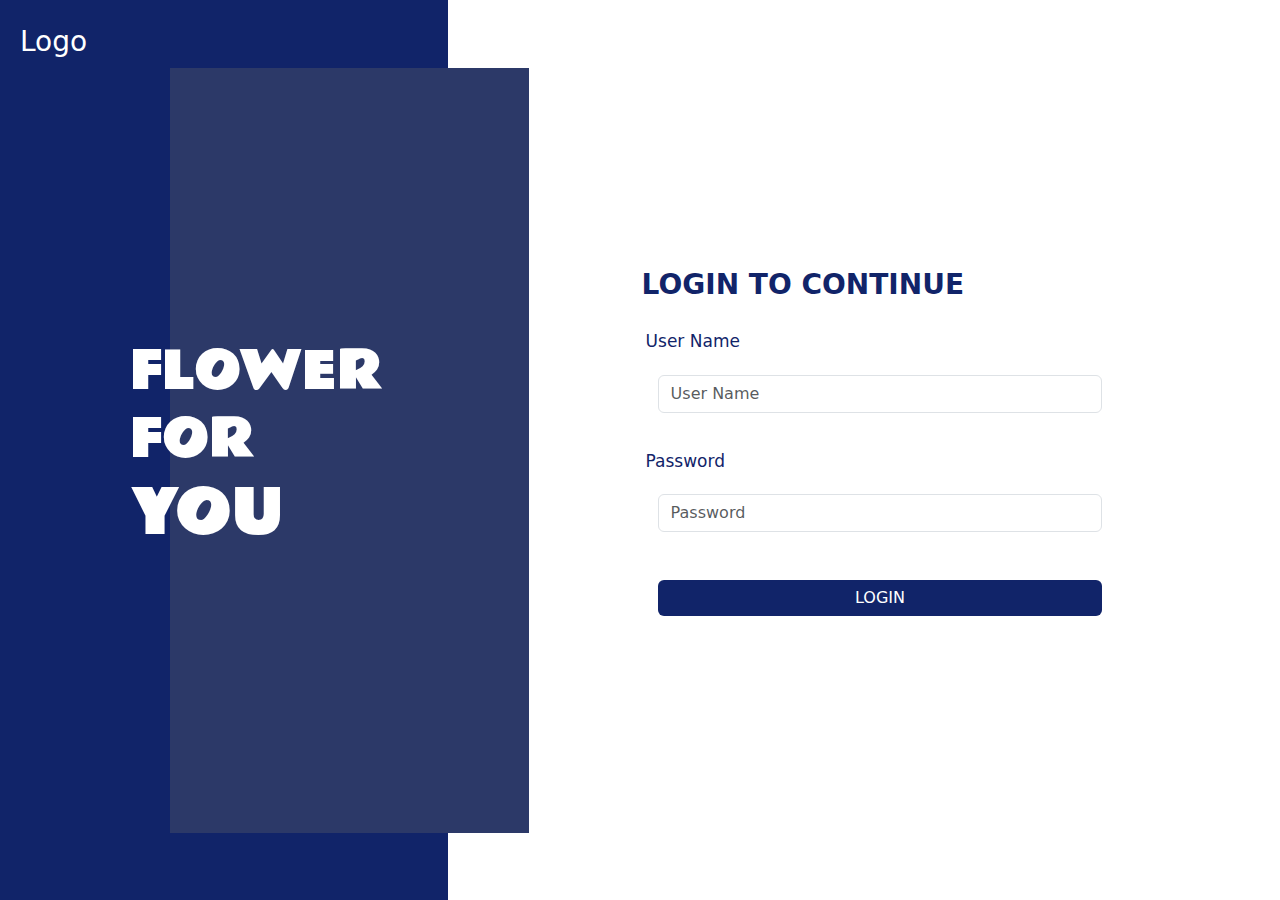
==== index.html @ 8136d1cf "update home" ====
<!DOCTYPE html>
<html lang="en">
<head>
    <meta charset="UTF-8">
    <meta name="viewport" content="width=device-width, initial-scale=1.0">
    <title> Flower For You</title>
    <link rel="stylesheet" href="style.css">
    <link rel="preconnect" href="https://fonts.googleapis.com">
<link rel="preconnect" href="https://fonts.gstatic.com" crossorigin>
<link href="https://fonts.googleapis.com/css2?family=Rammetto+One&display=swap" rel="stylesheet">
<link href="https://cdn.jsdelivr.net/npm/bootstrap@5.3.3/dist/css/bootstrap.min.css" rel="stylesheet" integrity="sha384-QWTKZyjpPEjISv5WaRU9OFeRpok6YctnYmDr5pNlyT2bRjXh0JMhjY6hW+ALEwIH" crossorigin="anonymous">
<script src="https://cdn.jsdelivr.net/npm/bootstrap@5.3.3/dist/js/bootstrap.bundle.min.js" integrity="sha384-YvpcrYf0tY3lHB60NNkmXc5s9fDVZLESaAA55NDzOxhy9GkcIdslK1eN7N6jIeHz" crossorigin="anonymous"></script>
    
</head>
<body>
    <section class="container-fluid" id="login_page">
        <div class="row">
            <div class="col-3" id="blue_section">
                <div class="logo">
                    <h3>Logo</h3>
                </div>
                <div class="dark_blue_section"></div>
                <div class="header"> 
                    <h2> FLOWER </h1>
                    <h2> FOR</h2>
                    <h1>YOU</h1>
                </div>
            </div>
            
            <div class="col" id="white_section">
                <form class="login_form">
                    <h3 class="login mb-4">LOGIN TO CONTINUE </h3>
                    <div class="mb-3 w-100">
                        <label for="exampleInputUsername" class="form-label m-1">User Name</label>
                        <input type="text" class="form-control m-3" id="exampleInputUsername" aria-describedby="emailHelp" placeholder="User Name">
                        <!-- <div id="emailHelp" class="form-text">We'll never share your email with anyone else.</div> -->
                    </div>
                    <div class="mb-3 w-100">
                        <label for="exampleInputPassword1" class="form-label m-1">Password</label>
                        <input type="password" class="form-control m-3" id="exampleInputPassword1" placeholder="Password">
                    </div>
                    <!-- <div class="mb-3 form-check">
                        <input type="checkbox" class="form-check-input" id="exampleCheck1"> -->
                        <!-- <label class="form-check-label" for="exampleCheck1">Check me out</label> -->
                    <!-- </div>  -->
                    <button type="submit" class="btn btn-primary w-100 m-3">LOGIN</button> 
                    </form>
        </div>
        </div>
        <!-- <div class="dark_blue_section">
        </div> -->
        
    
    </section>

    
</body>
</html>
---- style.css ----
*{
    margin: 0;
    padding: 0;
}

#blue_section{
    background-color: #112469;
    color:white ;
    width: 35%;
    height: 100vh;
    display: flex;
    flex-direction: column;
    justify-content: center;
    position: relative;
}
.dark_blue_section{
    background-color: #2C3968;
    height: 85vh;
    width: 80%;
    position: absolute;
    left:38%;
    display: flex;
    align-items: center;
    z-index: 2;
}

#white_section{
    background-color: white;
    color:#112469;
    height: 100vh;
    margin: 0;
    display: flex;
    align-items: center;
    justify-content: center;
}
#login_page button{
    background-color: #112469;
    color: white;
    border: none;
    
}
#login_page{
    
}
.logo{
    position: absolute;
    top: 25px;
    left: 20px;
}
.header{
    position: absolute;
    left:130px;
    z-index: 3;

}
.header h2{
    font-size: 50px;
    font-family: "Rammetto One", sans-serif;
}
.header h1{
    font-size: 60px;
    font-family: "Rammetto One", sans-serif;
} 

.login_form {

    width: 60%;
    height: 100vh;
    display: flex;
    flex-direction: column; /* Stack items vertically */
    justify-content: center; 
    padding: 20px; /* Optional padding */

}

.login{
    font-weight: 700;
    text-align: left;

}

.form-label{
    font-size: 17px;
    font-weight: 400;
}
#navside{
    background-color: #112469;
    height: 100vh;
}

.navbar{
    height: 40vh;
    background-color: #112469;
}
#bouqutes{
    position: relative;
}
 #LOGO{
    color: white;
 }
 .form-control{
    border-radius: 50px;
 }

     
 
 .fa-solid {
    color: rgb(253, 253, 253);
 }
 .d-flex button{
     background-color: #112469;
     color: white;
     position: absolute;
     right: 60px;
     top:45px;
     border: none;
    
 }
 .d-flex button:hover{
   background-color: white;
   border: 2px solid #112469;
   color: #112469;
   
 }
 #tablePart{
    display: flex;
    flex-direction: column;
    align-items: center;
    
 }
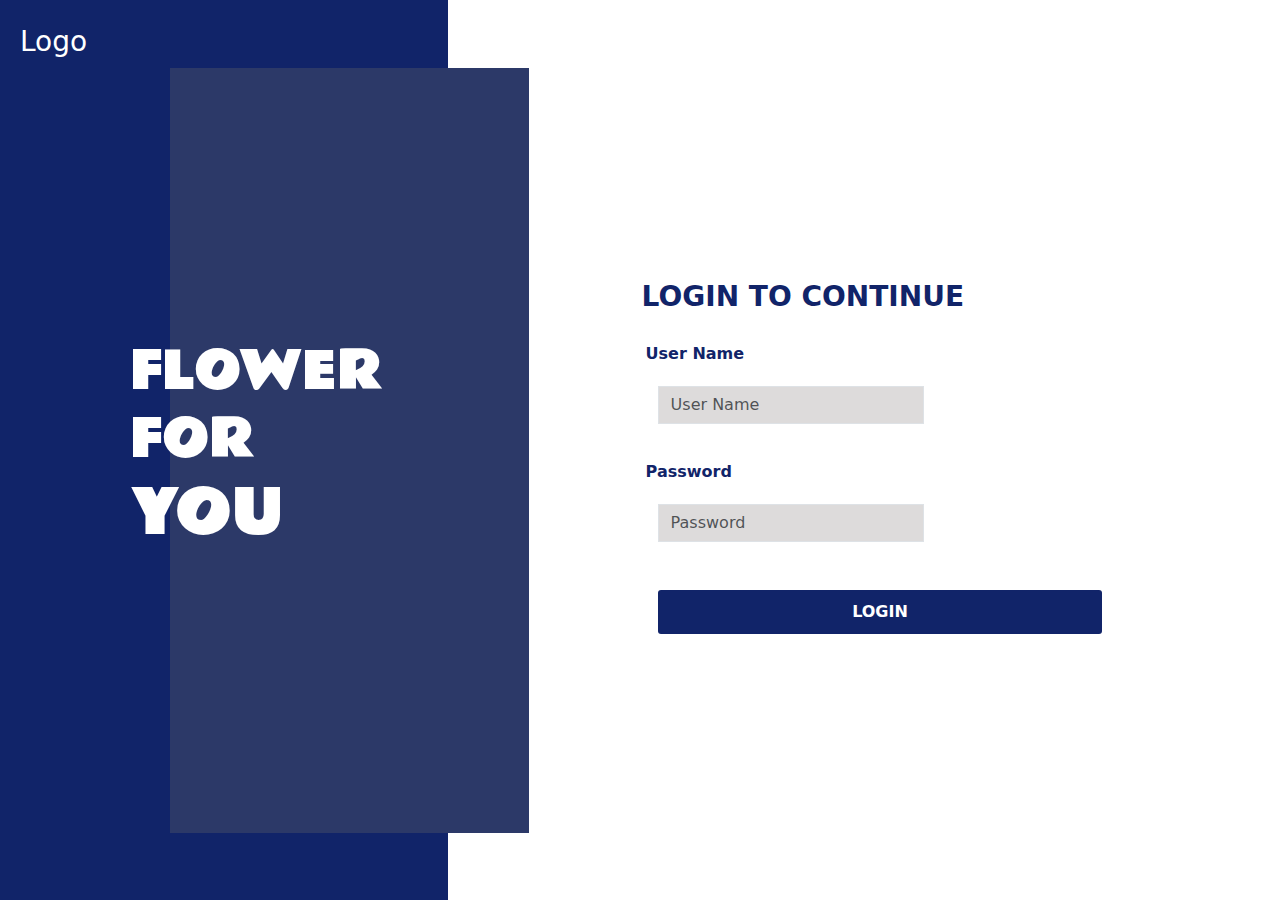
==== commit 30dc3871: "update dashboard" ====
--- a/index.html
+++ b/index.html
@@ -10,7 +10,7 @@
 <link href="https://fonts.googleapis.com/css2?family=Rammetto+One&display=swap" rel="stylesheet">
 <link href="https://cdn.jsdelivr.net/npm/bootstrap@5.3.3/dist/css/bootstrap.min.css" rel="stylesheet" integrity="sha384-QWTKZyjpPEjISv5WaRU9OFeRpok6YctnYmDr5pNlyT2bRjXh0JMhjY6hW+ALEwIH" crossorigin="anonymous">
 <script src="https://cdn.jsdelivr.net/npm/bootstrap@5.3.3/dist/js/bootstrap.bundle.min.js" integrity="sha384-YvpcrYf0tY3lHB60NNkmXc5s9fDVZLESaAA55NDzOxhy9GkcIdslK1eN7N6jIeHz" crossorigin="anonymous"></script>
-    
+   <link rel="stylesheet" href="style.css"> 
 </head>
 <body>
     <section class="container-fluid" id="login_page">
--- a/style.css
+++ b/style.css
@@ -79,25 +79,7 @@
 
 }
 
-.form-label{
-    font-size: 17px;
-    font-weight: 400;
-}
-#navside{
-    background-color: #112469;
-    height: 100vh;
-}
-
-.navbar{
-    height: 40vh;
-    background-color: #112469;
-}
-#bouqutes{
-    position: relative;
-}
- #LOGO{
-    color: white;
- }
+
  .form-control{
     border-radius: 50px;
  }
@@ -107,25 +89,374 @@
  .fa-solid {
     color: rgb(253, 253, 253);
  }
- .d-flex button{
-     background-color: #112469;
-     color: white;
-     position: absolute;
-     right: 60px;
-     top:45px;
-     border: none;
-    
- }
- .d-flex button:hover{
-   background-color: white;
-   border: 2px solid #112469;
-   color: #112469;
-   
- }
+ 
  #tablePart{
     display: flex;
     flex-direction: column;
     align-items: center;
     
  }
- + .edit-icon{
+    color: #F3C10E;
+    
+ }
+ .del-icon{
+    color: red;
+    
+ }
+ .edit-icon:hover{
+    font-size: large;
+ }
+ .del-icon:hover{
+    font-size: large;
+ }
+ .d-flex h3{
+    color: #112469;
+ }
+ custom-headings{
+    color: gray;
+    background-color: #DCDEE3;
+ }
+
+ .table-striped tbody tr:nth-child(odd) {
+    background-color: white; /* Custom color for odd rows */
+  }
+  table-striped tbody tr:nth-child(even){
+    background-color: #DCDEE3;
+  }
+  table td{
+    padding: 3px;
+  }
+
+  .table th {
+    padding: 5px; /* Adjust the header padding to match */
+}
+  /* bouqet */
+ 
+  /* bouquet */
+
+
+  /* customerDup */
+
+  .formpart{
+    background-color: white;
+    color:#112469;
+    height: auto;
+    margin: 0;
+    display: flex;
+    align-items: center;
+    justify-content: center;
+
+  }
+
+  .cusform{
+    width: 50%;
+    height: auto;
+    display: flex;
+    flex-direction: column; /* Stack items vertically */
+    justify-content: center; 
+    padding: 20px;
+  }
+  
+
+  .sidebar {
+    height: auto;
+    padding: 20px;
+    background-color: #112469;
+  }
+
+  .sidebar h3 {
+    padding: 20px 0;
+    font-weight: bold;
+    color: white;
+  }
+
+  .sidebar a {
+    display: block;
+    padding: 10px 0;
+    font-size: 18px;
+    color: white;
+    text-decoration: none;
+  }
+
+  .sidebar a:hover {
+    background-color: #007bff;
+    color: white;
+    border-radius: 5px;
+    padding-left: 10px;
+  }
+
+  form h3 {
+    margin-top: 30px;
+    margin-bottom: 10px;
+    color: #112469;
+  }
+
+  
+  .add-bouquet-button {
+    display: block;
+    margin-bottom: 20px;
+    text-align: right;
+    margin-right: 40px;
+    
+  }
+  #addbtn{
+    
+    border: none;
+   
+    margin-top: 20px;
+  }
+  .topic-bouq{
+    margin-top: 20px;
+    color: #112469;
+  }
+
+
+nav i{
+    padding-right: 20px;
+}
+
+  .sidebar {
+    height: 100vh;
+    padding: 20px;
+    background-color: #112469;
+  }
+  
+  .sidebar h3 {
+    padding: 20px 0;
+    font-weight: bold;
+    color: white;
+  }
+
+  .sidebar a {
+    display: block;
+    padding: 10px 0;
+    font-size: 18px;
+    color: white;
+    text-decoration: none;
+    font-weight: 500px;
+  }
+
+ 
+
+  .form-header {
+    color: darkblue;
+    font-size: 24px;
+    
+  }
+
+  .form-search {
+    width: 200px;
+    margin-bottom: 60px;
+  }
+  
+  .form-container {
+    padding: 20px;
+  }
+  form label{
+      color: #112469;
+      font-weight: bold;
+  }
+ .form-control{
+  width: 60%;
+  background-color:#dddbdb ;
+  border-radius: 0px;
+ }
+ .form-search{
+  width: 30%;
+  border-radius: 100px;
+  background-color: #dddbdb;
+ }
+ .btn-primary{
+  background-color: #112469;
+  color: white;
+  border-radius: 3px;
+  border: none;
+  padding: 10px 30px;
+  font-weight: bold;
+ }
+ .btn-secondary{
+  background-color: white;
+  border: 2px solid #112469;
+  color: #112469;
+  font-weight: bold;
+  padding: 10px 20px;
+  border-radius: 3px;
+ }
+ .btn-danger{
+  background-color: red;
+  border: none;
+  color: white;
+  font-weight: bold;
+  padding: 10px 20px; 
+  border-radius: 3px;
+ }
+
+ #customer-btn{
+    margin-top: 100px;
+ }
+
+ #customer-form{
+    padding: 80px;
+ }
+ table{
+    padding: 40px;
+ }
+
+
+  .dashboard-box-small {
+    background-color: #2C3968;
+    color: white;
+  }
+  .dashboard-box-small:hover{
+    transform: scale(1.1);
+  }
+  .dashboard-box-large:hover{
+    transform: scale(1.1);
+  }
+  /* #box2{
+    background-color: palevioletred;
+  }
+  #box3{
+    background-color: orange;
+  }
+  #box4{
+    background-color: green;
+  }
+  #box5{
+    background-color: rgb(255, 0, 0);
+  }
+  #box6{
+    background-color: #66ff00;
+  } */
+
+  .dashboard-topic {
+    text-align: center;
+    font-size: 2rem;
+    font-weight: bold;
+    margin-top: 20px;
+    margin-bottom: 40px;
+    color: #112469;
+  }
+
+  .dashboard-row {
+    display: flex;
+    justify-content: center;
+    margin-bottom: 30px;
+  }
+
+  .dashboard-box-small, .dashboard-box-large {
+    /* background-color: #f0f0f0; */
+    border-radius: 8px;
+   
+    box-shadow: 0 4px 8px rgba(0, 0, 0, 0.1);
+    text-align: center;
+    margin: 10px;
+  }
+  .dashboard-box-small div:first-child{
+    color: #9a9a9c;
+    font-weight: bold;
+  }
+  .dashboard-box-large div:nth-child(2){
+    color: #112469;
+    font-weight: bold;
+  }
+  .dashboard-box-large div:nth-child(3){
+    color: #112469;
+    font-weight: bold;
+  }
+
+
+  .dashboard-box-small {
+    width: 160px; /* Adjust width */
+    height: 130px;
+    border-radius: 0px;
+    padding: 20px; /* Adjust height */
+  }
+
+  .dashboard-box-large {
+    width: 250px; /* Adjust width */
+    height: 200px;
+    padding: 30px; /* Adjust height */
+  }
+
+  .count {
+    font-size: 2rem;
+    font-weight: bold;
+  }
+
+  .icon {
+    font-size: 2.5rem;
+    margin-bottom: 10px;
+  }
+
+
+  .sidebar nav a:hover {
+    background-color: #495057;
+  }
+
+  .dashboard-topic {
+    font-size: 28px;
+    margin: 20px 0;
+    color:  #112469;
+    font-weight: bold;
+    text-align: center;
+  }
+
+  .dashboard-row {
+    display: flex;
+    justify-content: space-between;
+    margin-bottom: 20px;
+  }
+
+  .dashboard-box {
+    background-color: #ffffff;
+    border-radius: 10px;
+    box-shadow: 0 4px 20px rgba(0, 0, 0, 0.1);
+    margin: 10px;
+    padding: 20px;
+    flex: 1 1 calc(33% - 20px);
+    transition: transform 0.3s;
+  }
+
+  .dashboard-box:hover {
+    transform: translateY(-5px);
+    box-shadow: 0 8px 30px rgba(0, 0, 0, 0.2);
+  }
+
+  .dashboard-box h4 {
+    margin: 0 0 10px;
+  }
+
+  .icon {
+    font-size: 40px;
+    margin-bottom: 10px;
+  }
+
+  .recent-activity {
+    background-color: #ffffff;
+    border-radius: 10px;
+    padding: 20px;
+    box-shadow: 0 4px 20px rgba(0, 0, 0, 0.1);
+    margin-top: 20px;
+  }
+
+  .recent-activity h4 {
+    margin-bottom: 15px;
+  }
+
+  .activity-item {
+    border-bottom: 1px solid #e9ecef;
+    padding: 10px 0;
+  }
+
+  .activity-item:last-child {
+    border-bottom: none;
+  }
+
+  @media (max-width: 768px) {
+    .dashboard-box {
+      flex: 1 1 100%;
+      max-width: 100%; /* Full width on small screens */
+    }
+  }--- a/style.css
+++ b/style.css
@@ -79,25 +79,7 @@
 
 }
 
-.form-label{
-    font-size: 17px;
-    font-weight: 400;
-}
-#navside{
-    background-color: #112469;
-    height: 100vh;
-}
-
-.navbar{
-    height: 40vh;
-    background-color: #112469;
-}
-#bouqutes{
-    position: relative;
-}
- #LOGO{
-    color: white;
- }
+
  .form-control{
     border-radius: 50px;
  }
@@ -107,25 +89,374 @@
  .fa-solid {
     color: rgb(253, 253, 253);
  }
- .d-flex button{
-     background-color: #112469;
-     color: white;
-     position: absolute;
-     right: 60px;
-     top:45px;
-     border: none;
-    
- }
- .d-flex button:hover{
-   background-color: white;
-   border: 2px solid #112469;
-   color: #112469;
-   
- }
+ 
  #tablePart{
     display: flex;
     flex-direction: column;
     align-items: center;
     
  }
- + .edit-icon{
+    color: #F3C10E;
+    
+ }
+ .del-icon{
+    color: red;
+    
+ }
+ .edit-icon:hover{
+    font-size: large;
+ }
+ .del-icon:hover{
+    font-size: large;
+ }
+ .d-flex h3{
+    color: #112469;
+ }
+ custom-headings{
+    color: gray;
+    background-color: #DCDEE3;
+ }
+
+ .table-striped tbody tr:nth-child(odd) {
+    background-color: white; /* Custom color for odd rows */
+  }
+  table-striped tbody tr:nth-child(even){
+    background-color: #DCDEE3;
+  }
+  table td{
+    padding: 3px;
+  }
+
+  .table th {
+    padding: 5px; /* Adjust the header padding to match */
+}
+  /* bouqet */
+ 
+  /* bouquet */
+
+
+  /* customerDup */
+
+  .formpart{
+    background-color: white;
+    color:#112469;
+    height: auto;
+    margin: 0;
+    display: flex;
+    align-items: center;
+    justify-content: center;
+
+  }
+
+  .cusform{
+    width: 50%;
+    height: auto;
+    display: flex;
+    flex-direction: column; /* Stack items vertically */
+    justify-content: center; 
+    padding: 20px;
+  }
+  
+
+  .sidebar {
+    height: auto;
+    padding: 20px;
+    background-color: #112469;
+  }
+
+  .sidebar h3 {
+    padding: 20px 0;
+    font-weight: bold;
+    color: white;
+  }
+
+  .sidebar a {
+    display: block;
+    padding: 10px 0;
+    font-size: 18px;
+    color: white;
+    text-decoration: none;
+  }
+
+  .sidebar a:hover {
+    background-color: #007bff;
+    color: white;
+    border-radius: 5px;
+    padding-left: 10px;
+  }
+
+  form h3 {
+    margin-top: 30px;
+    margin-bottom: 10px;
+    color: #112469;
+  }
+
+  
+  .add-bouquet-button {
+    display: block;
+    margin-bottom: 20px;
+    text-align: right;
+    margin-right: 40px;
+    
+  }
+  #addbtn{
+    
+    border: none;
+   
+    margin-top: 20px;
+  }
+  .topic-bouq{
+    margin-top: 20px;
+    color: #112469;
+  }
+
+
+nav i{
+    padding-right: 20px;
+}
+
+  .sidebar {
+    height: 100vh;
+    padding: 20px;
+    background-color: #112469;
+  }
+  
+  .sidebar h3 {
+    padding: 20px 0;
+    font-weight: bold;
+    color: white;
+  }
+
+  .sidebar a {
+    display: block;
+    padding: 10px 0;
+    font-size: 18px;
+    color: white;
+    text-decoration: none;
+    font-weight: 500px;
+  }
+
+ 
+
+  .form-header {
+    color: darkblue;
+    font-size: 24px;
+    
+  }
+
+  .form-search {
+    width: 200px;
+    margin-bottom: 60px;
+  }
+  
+  .form-container {
+    padding: 20px;
+  }
+  form label{
+      color: #112469;
+      font-weight: bold;
+  }
+ .form-control{
+  width: 60%;
+  background-color:#dddbdb ;
+  border-radius: 0px;
+ }
+ .form-search{
+  width: 30%;
+  border-radius: 100px;
+  background-color: #dddbdb;
+ }
+ .btn-primary{
+  background-color: #112469;
+  color: white;
+  border-radius: 3px;
+  border: none;
+  padding: 10px 30px;
+  font-weight: bold;
+ }
+ .btn-secondary{
+  background-color: white;
+  border: 2px solid #112469;
+  color: #112469;
+  font-weight: bold;
+  padding: 10px 20px;
+  border-radius: 3px;
+ }
+ .btn-danger{
+  background-color: red;
+  border: none;
+  color: white;
+  font-weight: bold;
+  padding: 10px 20px; 
+  border-radius: 3px;
+ }
+
+ #customer-btn{
+    margin-top: 100px;
+ }
+
+ #customer-form{
+    padding: 80px;
+ }
+ table{
+    padding: 40px;
+ }
+
+
+  .dashboard-box-small {
+    background-color: #2C3968;
+    color: white;
+  }
+  .dashboard-box-small:hover{
+    transform: scale(1.1);
+  }
+  .dashboard-box-large:hover{
+    transform: scale(1.1);
+  }
+  /* #box2{
+    background-color: palevioletred;
+  }
+  #box3{
+    background-color: orange;
+  }
+  #box4{
+    background-color: green;
+  }
+  #box5{
+    background-color: rgb(255, 0, 0);
+  }
+  #box6{
+    background-color: #66ff00;
+  } */
+
+  .dashboard-topic {
+    text-align: center;
+    font-size: 2rem;
+    font-weight: bold;
+    margin-top: 20px;
+    margin-bottom: 40px;
+    color: #112469;
+  }
+
+  .dashboard-row {
+    display: flex;
+    justify-content: center;
+    margin-bottom: 30px;
+  }
+
+  .dashboard-box-small, .dashboard-box-large {
+    /* background-color: #f0f0f0; */
+    border-radius: 8px;
+   
+    box-shadow: 0 4px 8px rgba(0, 0, 0, 0.1);
+    text-align: center;
+    margin: 10px;
+  }
+  .dashboard-box-small div:first-child{
+    color: #9a9a9c;
+    font-weight: bold;
+  }
+  .dashboard-box-large div:nth-child(2){
+    color: #112469;
+    font-weight: bold;
+  }
+  .dashboard-box-large div:nth-child(3){
+    color: #112469;
+    font-weight: bold;
+  }
+
+
+  .dashboard-box-small {
+    width: 160px; /* Adjust width */
+    height: 130px;
+    border-radius: 0px;
+    padding: 20px; /* Adjust height */
+  }
+
+  .dashboard-box-large {
+    width: 250px; /* Adjust width */
+    height: 200px;
+    padding: 30px; /* Adjust height */
+  }
+
+  .count {
+    font-size: 2rem;
+    font-weight: bold;
+  }
+
+  .icon {
+    font-size: 2.5rem;
+    margin-bottom: 10px;
+  }
+
+
+  .sidebar nav a:hover {
+    background-color: #495057;
+  }
+
+  .dashboard-topic {
+    font-size: 28px;
+    margin: 20px 0;
+    color:  #112469;
+    font-weight: bold;
+    text-align: center;
+  }
+
+  .dashboard-row {
+    display: flex;
+    justify-content: space-between;
+    margin-bottom: 20px;
+  }
+
+  .dashboard-box {
+    background-color: #ffffff;
+    border-radius: 10px;
+    box-shadow: 0 4px 20px rgba(0, 0, 0, 0.1);
+    margin: 10px;
+    padding: 20px;
+    flex: 1 1 calc(33% - 20px);
+    transition: transform 0.3s;
+  }
+
+  .dashboard-box:hover {
+    transform: translateY(-5px);
+    box-shadow: 0 8px 30px rgba(0, 0, 0, 0.2);
+  }
+
+  .dashboard-box h4 {
+    margin: 0 0 10px;
+  }
+
+  .icon {
+    font-size: 40px;
+    margin-bottom: 10px;
+  }
+
+  .recent-activity {
+    background-color: #ffffff;
+    border-radius: 10px;
+    padding: 20px;
+    box-shadow: 0 4px 20px rgba(0, 0, 0, 0.1);
+    margin-top: 20px;
+  }
+
+  .recent-activity h4 {
+    margin-bottom: 15px;
+  }
+
+  .activity-item {
+    border-bottom: 1px solid #e9ecef;
+    padding: 10px 0;
+  }
+
+  .activity-item:last-child {
+    border-bottom: none;
+  }
+
+  @media (max-width: 768px) {
+    .dashboard-box {
+      flex: 1 1 100%;
+      max-width: 100%; /* Full width on small screens */
+    }
+  }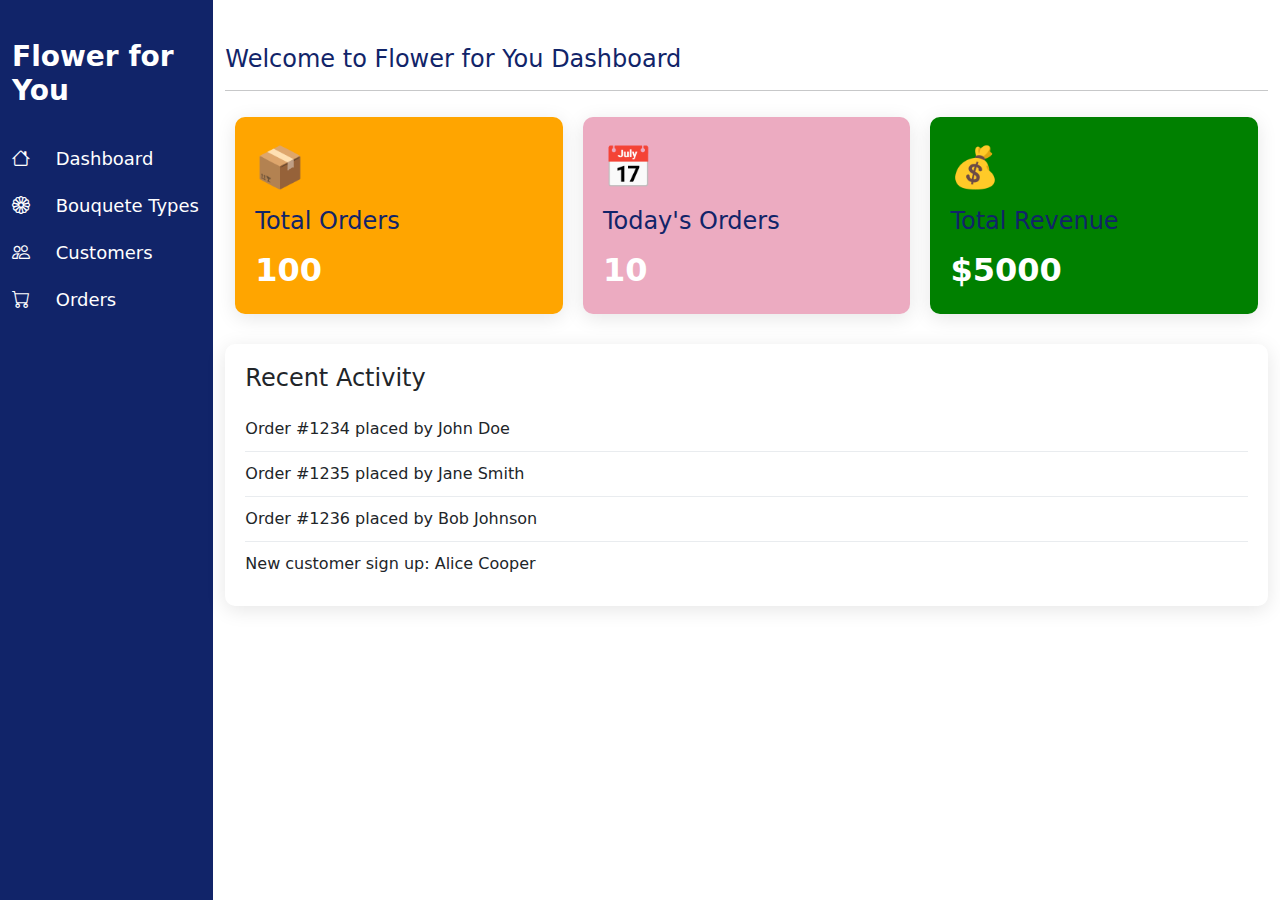
==== commit 575fa869: "create single page" ====
--- a/index.html
+++ b/index.html
@@ -3,56 +3,706 @@
 <head>
     <meta charset="UTF-8">
     <meta name="viewport" content="width=device-width, initial-scale=1.0">
-    <title> Flower For You</title>
+    <title>Flower For You</title>
     <link rel="stylesheet" href="style.css">
-    <link rel="preconnect" href="https://fonts.googleapis.com">
-<link rel="preconnect" href="https://fonts.gstatic.com" crossorigin>
-<link href="https://fonts.googleapis.com/css2?family=Rammetto+One&display=swap" rel="stylesheet">
-<link href="https://cdn.jsdelivr.net/npm/bootstrap@5.3.3/dist/css/bootstrap.min.css" rel="stylesheet" integrity="sha384-QWTKZyjpPEjISv5WaRU9OFeRpok6YctnYmDr5pNlyT2bRjXh0JMhjY6hW+ALEwIH" crossorigin="anonymous">
-<script src="https://cdn.jsdelivr.net/npm/bootstrap@5.3.3/dist/js/bootstrap.bundle.min.js" integrity="sha384-YvpcrYf0tY3lHB60NNkmXc5s9fDVZLESaAA55NDzOxhy9GkcIdslK1eN7N6jIeHz" crossorigin="anonymous"></script>
-   <link rel="stylesheet" href="style.css"> 
+    <link rel="preconnect" href="https://fonts.gstatic.com" crossorigin>
+    <link href="https://fonts.googleapis.com/css2?family=Rammetto+One&display=swap" rel="stylesheet">
+    <link href="https://cdn.jsdelivr.net/npm/bootstrap@5.3.3/dist/css/bootstrap.min.css" rel="stylesheet" integrity="sha384-QWTKZyjpPEjISv5WaRU9OFeRpok6YctnYmDr5pNlyT2bRjXh0JMhjY6hW+ALEwIH" crossorigin="anonymous">
+    <script src="https://cdn.jsdelivr.net/npm/bootstrap@5.3.3/dist/js/bootstrap.bundle.min.js" integrity="sha384-YvpcrYf0tY3lHB60NNkmXc5s9fDVZLESaAA55NDzOxhy9GkcIdslK1eN7N6jIeHz" crossorigin="anonymous"></script>
+    <link href="https://cdnjs.cloudflare.com/ajax/libs/font-awesome/6.0.0-beta3/css/all.min.css" rel="stylesheet">
+    <link rel="stylesheet" href="https://cdn.jsdelivr.net/npm/bootstrap-icons/font/bootstrap-icons.css">
 </head>
 <body>
-    <section class="container-fluid" id="login_page">
-        <div class="row">
-            <div class="col-3" id="blue_section">
-                <div class="logo">
-                    <h3>Logo</h3>
-                </div>
-                <div class="dark_blue_section"></div>
-                <div class="header"> 
-                    <h2> FLOWER </h1>
-                    <h2> FOR</h2>
-                    <h1>YOU</h1>
+
+<div class="container-fluid">
+    <div class="row">
+        <!-- Sidebar -->
+        <div class="col-md-2 sidebar">
+            <h3>Flower for You</h3>
+            <nav>
+                <a href="#" onclick="showSection('dashboard')"><i class="bi bi-house"></i> Dashboard</a>
+                <a href="#" onclick="showSection('bouquete')"><i class="bi bi-flower1"></i> Bouquete Types</a>
+                <a href="#" onclick="showSection('customers')"><i class="bi bi-people"></i> Customers</a>
+                <a href="#" onclick="showSection('orders')"><i class="bi bi-cart"></i> Orders</a>
+            </nav>
+        </div>
+
+        <!-- Content Sections -->
+        <div class="col-md-10">
+            <!-- Dashboard Section -->
+            <section id="dashboard" class="content-section">
+                <h4 class="topic-bouq1">Welcome to Flower for You Dashboard</h4>
+                <hr>
+                <!-- Key Metrics Panels -->
+                <div class="dashboard-row">
+                    <div class="dashboard-box">
+                        <div class="icon">📦</div>
+                        <h4>Total Orders</h4>
+                        <div class="count">100</div>
+                    </div>
+                    <div class="dashboard-box">
+                        <div class="icon">📅</div>
+                        <h4>Today's Orders</h4>
+                        <div class="count">10</div>
+                    </div>
+                    <div class="dashboard-box">
+                        <div class="icon">💰</div>
+                        <h4>Total Revenue</h4>
+                        <div class="count">$5000</div>
+                    </div>
+                </div>
+                <div class="recent-activity">
+                    <h4>Recent Activity</h4>
+                    <div class="activity-item">Order #1234 placed by John Doe</div>
+                    <div class="activity-item">Order #1235 placed by Jane Smith</div>
+                    <div class="activity-item">Order #1236 placed by Bob Johnson</div>
+                    <div class="activity-item">New customer sign up: Alice Cooper</div>
+                </div>
+            </section>
+
+            <!-- Other Sections (Hidden by Default) -->
+            <section id="bouquete" class="content-section" style="display: none;">
+                <section class="container-fluid" id="bouquets">
+       
+            
+                    <div class="col" style="padding: 20px;">
+                        <div class="row" id="tablePart">
+                            <div class="col-12">
+                                <h3 class="topic-bouq">Bouquet Categories</h3>
+                                <hr>
+                                <div class="d-flex justify-content-end mb-2" style="margin-top: -20px;">
+                                    <button type="button" class="btn btn-sm btn-primary" id="addbtn" data-bs-toggle="modal" data-bs-target="#addBouquetModal">
+                                        <i class="fas fa-plus"></i> Add Bouquet
+                                    </button>
+                                </div>
+                                <div class="card">
+                                  <div class="card-header">
+                                      Bouquete Details
+                                  </div>
+                                <div class="card-body">
+                                    <table class="table table-striped">
+                                        <thead>
+                                            <tr>
+                                                <th>Bouquet Id</th>
+                                                <th>Type</th>
+                                                <th>Quantity</th>
+                                                <th>Price</th>
+                                                <th>Description</th>
+                                                <th>Actions</th>
+                                            </tr>
+                                        </thead>
+                                        <tbody>
+                                            <tr>
+                                                <td>B001</td>
+                                                <td>Red rose</td>
+                                                <td>8</td>
+                                                <td>LKR 5000</td>
+                                                <td>Lorem...</td>
+                                                <td>
+                                                    <a href="#" class="edit-icon" style="margin-right: 3px;" data-bs-toggle="modal" data-bs-target="#editBouquetModal" onclick="populateEditModal('B001', 'Red rose', 8, 5000, 'Lorem...')">
+                                                        <i class="bi bi-pen"></i>
+                                                    </a>
+                                                    <a href="#" class="del-icon" data-bs-toggle="modal" data-bs-target="#deleteBouquetModal" onclick="setDeleteInfo('B001', 'Red rose')">
+                                                        <i class="bi bi-trash3"></i>
+                                                    </a>
+                                                </td>
+                                            </tr>
+                                            <tr>
+                                              <td>B001</td>
+                                              <td>Red rose</td>
+                                              <td>8</td>
+                                              <td>LKR 5000</td>
+                                              <td>Lorem...</td>
+                                              <td>
+                                                  <a href="#" class="edit-icon" style="margin-right: 3px;" data-bs-toggle="modal" data-bs-target="#editBouquetModal" onclick="populateEditModal('B001', 'Red rose', 8, 5000, 'Lorem...')">
+                                                      <i class="bi bi-pen"></i>
+                                                  </a>
+                                                  <a href="#" class="del-icon" data-bs-toggle="modal" data-bs-target="#deleteBouquetModal" onclick="setDeleteInfo('B001', 'Red rose')">
+                                                      <i class="bi bi-trash3"></i>
+                                                  </a>
+                                              </td>
+                                          </tr>
+                                          <tr>
+                                            <td>B001</td>
+                                            <td>Red rose</td>
+                                            <td>8</td>
+                                            <td>LKR 5000</td>
+                                            <td>Lorem...</td>
+                                            <td>
+                                                <a href="#" class="edit-icon" style="margin-right: 3px;" data-bs-toggle="modal" data-bs-target="#editBouquetModal" onclick="populateEditModal('B001', 'Red rose', 8, 5000, 'Lorem...')">
+                                                    <i class="bi bi-pen"></i>
+                                                </a>
+                                                <a href="#" class="del-icon" data-bs-toggle="modal" data-bs-target="#deleteBouquetModal" onclick="setDeleteInfo('B001', 'Red rose')">
+                                                    <i class="bi bi-trash3"></i>
+                                                </a>
+                                            </td>
+                                        </tr>
+                                        <tr>
+                                          <td>B001</td>
+                                          <td>Red rose</td>
+                                          <td>8</td>
+                                          <td>LKR 5000</td>
+                                          <td>Lorem...</td>
+                                          <td>
+                                              <a href="#" class="edit-icon" style="margin-right: 3px;" data-bs-toggle="modal" data-bs-target="#editBouquetModal" onclick="populateEditModal('B001', 'Red rose', 8, 5000, 'Lorem...')">
+                                                  <i class="bi bi-pen"></i>
+                                              </a>
+                                              <a href="#" class="del-icon" data-bs-toggle="modal" data-bs-target="#deleteBouquetModal" onclick="setDeleteInfo('B001', 'Red rose')">
+                                                  <i class="bi bi-trash3"></i>
+                                              </a>
+                                          </td>
+                                      </tr>
+                                      <tr>
+                                        <td>B001</td>
+                                        <td>Red rose</td>
+                                        <td>8</td>
+                                        <td>LKR 5000</td>
+                                        <td>Lorem...</td>
+                                        <td>
+                                            <a href="#" class="edit-icon" style="margin-right: 3px;" data-bs-toggle="modal" data-bs-target="#editBouquetModal" onclick="populateEditModal('B001', 'Red rose', 8, 5000, 'Lorem...')">
+                                                <i class="bi bi-pen"></i>
+                                            </a>
+                                            <a href="#" class="del-icon" data-bs-toggle="modal" data-bs-target="#deleteBouquetModal" onclick="setDeleteInfo('B001', 'Red rose')">
+                                                <i class="bi bi-trash3"></i>
+                                            </a>
+                                        </td>
+                                    </tr>
+                                            <!-- Add more rows as needed -->
+                                        </tbody>
+                                    </table>
+                                </div>
+                            </div>
+                        </div>
+                    </div>
+                </div>
+        
+                <!-- Add Bouquet Modal -->
+                <div class="modal fade" id="addBouquetModal" tabindex="-1" aria-labelledby="addBouquetModalLabel" aria-hidden="true">
+                    <div class="modal-dialog">
+                        <div class="modal-content">
+                            <div class="modal-header">
+                                <h5 class="modal-title" id="addBouquetModalLabel">Add Bouquet</h5>
+                                <button type="button" class="btn-close" data-bs-dismiss="modal" aria-label="Close"></button>
+                            </div>
+                            <div class="modal-body">
+                                <form id="addBouquetForm">
+                                    <div class="mb-3">
+                                        <label for="bouquetId" class="form-label">Bouquet ID</label>
+                                        <input type="text" class="form-control" id="bouquetId" required>
+                                    </div>
+                                    <div class="mb-3">
+                                        <label for="bouquetType" class="form-label">Type</label>
+                                        <input type="text" class="form-control" id="bouquetType" required>
+                                    </div>
+                                    <div class="mb-3">
+                                        <label for="bouquetQuantity" class="form-label">Quantity</label>
+                                        <input type="number" class="form-control" id="bouquetQuantity" required>
+                                    </div>
+                                    <div class="mb-3">
+                                        <label for="bouquetPrice" class="form-label">Price</label>
+                                        <input type="number" class="form-control" id="bouquetPrice" required>
+                                    </div>
+                                    <div class="mb-3">
+                                        <label for="bouquetDescription" class="form-label">Description</label>
+                                        <textarea class="form-control" id="bouquetDescription" rows="3" required></textarea>
+                                    </div>
+                                </form>
+                            </div>
+                            <div class="modal-footer">
+                                <button type="button" class="btn btn-secondary" data-bs-dismiss="modal">Close</button>
+                                <button type="button" class="btn btn-primary" onclick="addBouquet()">Add Bouquet</button>
+                            </div>
+                        </div>
+                    </div>
+                </div>
+        
+                <!-- Edit Bouquet Modal -->
+                <div class="modal fade" id="editBouquetModal" tabindex="-1" aria-labelledby="editBouquetModalLabel" aria-hidden="true">
+                    <div class="modal-dialog">
+                        <div class="modal-content">
+                            <div class="modal-header">
+                                <h5 class="modal-title" id="editBouquetModalLabel">Edit Bouquet</h5>
+                                <button type="button" class="btn-close" data-bs-dismiss="modal" aria-label="Close"></button>
+                            </div>
+                            <div class="modal-body">
+                                <form id="editBouquetForm">
+                                    <div class="mb-3">
+                                        <label for="editBouquetId" class="form-label">Bouquet ID</label>
+                                        <input type="text" class="form-control" id="editBouquetId" disabled>
+                                    </div>
+                                    <div class="mb-3">
+                                        <label for="editBouquetType" class="form-label">Type</label>
+                                        <input type="text" class="form-control" id="editBouquetType" required>
+                                    </div>
+                                    <div class="mb-3">
+                                        <label for="editBouquetQuantity" class="form-label">Quantity</label>
+                                        <input type="number" class="form-control" id="editBouquetQuantity" required>
+                                    </div>
+                                    <div class="mb-3">
+                                        <label for="editBouquetPrice" class="form-label">Price</label>
+                                        <input type="number" class="form-control" id="editBouquetPrice" required>
+                                    </div>
+                                    <div class="mb-3">
+                                        <label for="editBouquetDescription" class="form-label">Description</label>
+                                        <textarea class="form-control" id="editBouquetDescription" rows="3" required></textarea>
+                                    </div>
+                                </form>
+                            </div>
+                            <div class="modal-footer">
+                                <button type="button" class="btn btn-secondary" data-bs-dismiss="modal">Close</button>
+                                <button type="button" class="btn btn-primary" onclick="updateBouquet()">Update Bouquet</button>
+                            </div>
+                        </div>
+                    </div>
+                </div>
+        
+                <!-- Delete Bouquet Modal -->
+                <div class="modal fade" id="deleteBouquetModal" tabindex="-1" aria-labelledby="deleteBouquetModalLabel" aria-hidden="true">
+                    <div class="modal-dialog">
+                        <div class="modal-content">
+                            <div class="modal-header">
+                                <h5 class="modal-title" id="deleteBouquetModalLabel">Delete Bouquet</h5>
+                                <button type="button" class="btn-close" data-bs-dismiss="modal" aria-label="Close"></button>
+                            </div>
+                            <div class="modal-body">
+                                <p>Are you sure you want to delete this bouquet?</p>
+                                <p id="deleteBouquetInfo" style="font-weight: bold;"></p>
+                            </div>
+                            <div class="modal-footer">
+                                <button type="button" class="btn btn-secondary" data-bs-dismiss="modal">Cancel</button>
+                                <button type="button" class="btn btn-danger" onclick="deleteBouquet()">Delete</button>
+                            </div>
+                        </div>
+                    </div>
+                </div>
+            </section>
+            </section>
+            
+            
+            
+            
+            
+            <section id="customers" class="content-section" style="display: none;">
+                
+                    <section class="container-fluid" id="bouqutes">
+                        
+                            <div class="col" style="padding: 20px;">
+                              <div class="row" id="tablePart">
+                                  <div class="col-12">
+                                      <h3 class="topic-bouq">Customer Details</h3>
+                                      <!-- Flexbox container for button alignment -->
+                                       
+                                  </div>
+                                  <hr>
+                                  <div class="d-flex justify-content-end mb-2" style="margin-top: -20px;"> <!-- Adjust margin-top as needed -->
+                                    <button type="button" class="btn btn-sm btn-primary" id="addbtn" data-bs-toggle="modal" data-bs-target="#addItemModal">
+                                        <i class="fas fa-plus"></i> Add Customer
+                                    </button>
+                                </div>
+                                <div class="card">
+                                  <div class="card-header">
+                                      Customer Details
+                                  </div>
+                                  <div class="card-body">
+                                      <table class="table table-striped" >
+                                          <thead>
+                                              <tr>
+                                                  <th>Customer Id</th>
+                                                  <th>Customer Name</th>
+                                                  <th>Address</th>
+                                                  <th>Contact nu:</th>
+                                                  
+                                                  <th>Actions</th>
+                                                  
+                                                  
+                                              </tr>
+                                          </thead>
+                                          <tbody>
+                                              
+                  
+                                            
+                                              <tr>
+                                                  <td>C001</td>
+                                                  <td>Ashini Perera</td>
+                                                  <td>Kandy</td>
+                                                  <td>0781356234</td>
+                                                  
+                                                  <td>
+                                                      <button class="btn btn-link" data-bs-toggle="modal" data-bs-target="#updateItemModal" onclick="populateUpdateModal('C001', 'Ashini Perera', 'Kandy', '0781356234')">
+                                                          <i class="bi bi-pen"></i> 
+                                                      </button>
+                                                      <button class="btn btn-link" data-bs-toggle="modal" data-bs-target="#deleteItemModal" onclick="setDeleteId('C001', 'Ashini Perera')">
+                                                          <i class="bi bi-trash3"></i> 
+                                                      </button>
+                                                  </td>
+                                              </tr>
+                                          
+                                          
+                                              <tr>
+                                                  <td>C001</td>
+                                                  <td>Ashini Perera</td>
+                                                  <td>Kandy</td>
+                                                  <td>0781356234</td>
+                                                
+                                                  <td>
+                                                      <button class="btn btn-link" data-bs-toggle="modal" data-bs-target="#updateItemModal" onclick="populateUpdateModal('C001', 'Ashini Perera', 'Kandy', '0781356234')">
+                                                          <i class="bi bi-pen"></i> 
+                                                      </button>
+                                                      <button class="btn btn-link" data-bs-toggle="modal" data-bs-target="#deleteItemModal" onclick="setDeleteId('C001', 'Ashini Perera')">
+                                                          <i class="bi bi-trash3"></i> 
+                                                      </button>
+                                                  </td>
+                                              </tr>
+                                              <tr>
+                                                  <td>C001</td>
+                                                  <td>Ashini Perera</td>
+                                                  <td>Kandy</td>
+                                                  <td>0781356234</td>
+                                                 
+                                                  <td>
+                                                      <button class="btn btn-link" data-bs-toggle="modal" data-bs-target="#updateItemModal" onclick="populateUpdateModal('C001', 'Ashini Perera', 'Kandy', '0781356234')">
+                                                          <i class="bi bi-pen"></i> 
+                                                      </button>
+                                                      <button class="btn btn-link" data-bs-toggle="modal" data-bs-target="#deleteItemModal" onclick="setDeleteId('C001', 'Ashini Perera')">
+                                                          <i class="bi bi-trash3"></i> 
+                                                      </button>
+                                                  </td>
+                                              </tr>
+                                              <tr>
+                                                  <td>C001</td>
+                                                  <td>Ashini Perera</td>
+                                                  <td>Kandy</td>
+                                                  <td>0781356234</td>
+                                                 
+                                                  <td>
+                                                      <button class="btn btn-link" data-bs-toggle="modal" data-bs-target="#updateItemModal" onclick="populateUpdateModal('C001', 'Ashini Perera', 'Kandy', '0781356234')">
+                                                          <i class="bi bi-pen"></i> 
+                                                      </button>
+                                                      <button class="btn btn-link" data-bs-toggle="modal" data-bs-target="#deleteItemModal" onclick="setDeleteId('C001', 'Ashini Perera')">
+                                                          <i class="bi bi-trash3"></i> 
+                                                      </button>
+                                                  </td>
+                                              </tr>
+                                              <tr>
+                                                  <td>C001</td>
+                                                  <td>Ashini Perera</td>
+                                                  <td>Kandy</td>
+                                                  <td>0781356234</td>
+
+                                                  <td>
+                                                      <button class="btn btn-link" data-bs-toggle="modal" data-bs-target="#updateItemModal" onclick="populateUpdateModal('C001', 'Ashini Perera', 'Kandy', '0781356234')">
+                                                          <i class="bi bi-pen"></i> 
+                                                      </button>
+                                                      <button class="btn btn-link" data-bs-toggle="modal" data-bs-target="#deleteItemModal" onclick="setDeleteId('C001', 'Ashini Perera')">
+                                                          <i class="bi bi-trash3"></i> 
+                                                      </button>
+                                                  </td>
+                                              </tr>
+                                              <tr>
+                                                  <td>C001</td>
+                                                  <td>Ashini Perera</td>
+                                                  <td>Kandy</td>
+                                                  <td>0781356234</td>
+                                                 
+                                                  <td>
+                                                      <button class="btn btn-link" data-bs-toggle="modal" data-bs-target="#updateItemModal" onclick="populateUpdateModal('C001', 'Ashini Perera', 'Kandy', '0781356234')">
+                                                          <i class="bi bi-pen"></i> 
+                                                      </button>
+                                                      <button class="btn btn-link" data-bs-toggle="modal" data-bs-target="#deleteItemModal" onclick="setDeleteId('C001', 'Ashini Perera')">
+                                                          <i class="bi bi-trash3"></i> 
+                                                      </button>
+                                                  </td>
+                                              </tr>
+                                                
+                                            </tbody>
+                                        </table>
+                                    
+                                </div>
+                            </div>
+                        </div>
+                  
+                    </section>
+                    
+                  
+                    <!-- Modal for Adding Customer -->
+                  <div class="modal fade" id="addItemModal" tabindex="-1" aria-labelledby="addItemModalLabel" aria-hidden="true">
+                      <div class="modal-dialog">
+                          <div class="modal-content">
+                              <div class="modal-header">
+                                  <h5 class="modal-title" id="addItemModalLabel">Add Customer</h5>
+                                  <button type="button" class="btn-close" data-bs-dismiss="modal" aria-label="Close"></button>
+                              </div>
+                              <div class="modal-body">
+                                  <form id="addCustomerForm">
+                                      <div class="mb-3">
+                                          <label for="customerId" class="form-label">Customer ID</label>
+                                          <input type="text" class="form-control" id="customerId" required>
+                                      </div>
+                                      <div class="mb-3">
+                                          <label for="customerName" class="form-label">Customer Name</label>
+                                          <input type="text" class="form-control" id="customerName" required>
+                                      </div>
+                                      <div class="mb-3">
+                                          <label for="customerAddress" class="form-label">Address</label>
+                                          <input type="text" class="form-control" id="customerAddress" required>
+                                      </div>
+                                      <div class="mb-3">
+                                          <label for="customerContact" class="form-label">Contact Number</label>
+                                          <input type="tel" class="form-control" id="customerContact" required>
+                                      </div>
+                                  </form>
+                              </div>
+                              <div class="modal-footer">
+                                  <button type="button" class="btn btn-secondary" data-bs-dismiss="modal">Close</button>
+                                  <button type="button" class="btn btn-primary" id="saveCustomerBtn">Save Customer</button>
+                              </div>
+                          </div>
+                      </div>
+                  </div>
+                   
+                   <!-- Update Customer Modal -->
+                   <div class="modal fade" id="updateItemModal" tabindex="-1" aria-labelledby="updateItemModalLabel" aria-hidden="true">
+                      <div class="modal-dialog">
+                          <div class="modal-content">
+                              <div class="modal-header">
+                                  <h5 class="modal-title" id="updateItemModalLabel">Update Customer</h5>
+                                  <button type="button" class="btn-close" data-bs-dismiss="modal" aria-label="Close"></button>
+                              </div>
+                              <div class="modal-body">
+                                  <form id="updateCustomerForm">
+                                      <div class="mb-3">
+                                          <label for="updateCustomerId" class="form-label">Customer ID</label>
+                                          <input type="text" class="form-control" id="updateCustomerId" disabled>
+                                      </div>
+                                      <div class="mb-3">
+                                          <label for="updateCustomerName" class="form-label">Customer Name</label>
+                                          <input type="text" class="form-control" id="updateCustomerName" required>
+                                      </div>
+                                      <div class="mb-3">
+                                          <label for="updateCustomerAddress" class="form-label">Address</label>
+                                          <input type="text" class="form-control" id="updateCustomerAddress" required>
+                                      </div>
+                                      <div class="mb-3">
+                                          <label for="updateCustomerContact" class="form-label">Contact Number</label>
+                                          <input type="text" class="form-control" id="updateCustomerContact" required>
+                                      </div>
+                                  </form>
+                              </div>
+                              <div class="modal-footer">
+                                  <button type="button" class="btn btn-secondary" data-bs-dismiss="modal">Close</button>
+                                  <button type="button" class="btn btn-primary" onclick="updateCustomer()">Update Customer</button>
+                              </div>
+                          </div>
+                      </div>
+                  </div>
+                  
+                  
+                  <div class="modal fade" id="deleteItemModal" tabindex="-1" aria-labelledby="deleteItemModalLabel" aria-hidden="true">
+                      <div class="modal-dialog">
+                          <div class="modal-content">
+                              <div class="modal-header">
+                                  <h5 class="modal-title" id="deleteItemModalLabel">Delete Customer</h5>
+                                  <button type="button" class="btn-close" data-bs-dismiss="modal" aria-label="Close"></button>
+                              </div>
+                              <div class="modal-body">
+                                  <p>Are you sure you want to delete this customer?</p>
+                                  <p id="deleteCustomerInfo" style="font-weight: bold;"></p>
+                              </div>
+                              <div class="modal-footer">
+                                  <button type="button" class="btn btn-secondary" data-bs-dismiss="modal">Cancel</button>
+                                  <button type="button" class="btn btn-danger" onclick="deleteBouquet()">Delete</button>
+                              </div>
+                          </div>
+                      </div>
+                  </div>
+                
+            </section>
+            
+            
+            
+            <section id="orders" class="content-section" style="display: none;">
+                <section class="container-fluid" id="orders">
+                   
+                        <div class="col" style="padding: 20px;">
+                            <div class="row" id="tablePart">
+                                <div class="col-12">
+                                    <h3 class="topic-bouq">Order Details</h3>
+                                    <hr>
+                                    <div class="d-flex justify-content-end mb-2" style="margin-top: -20px;">
+                                        <button type="button" class="btn btn-sm btn-primary" id="addbtn" data-bs-toggle="modal" data-bs-target="#AddOrderModal">
+                                            <i class="fas fa-plus"></i> New Order
+                                        </button>
+                                    </div>
+                                    <div class="card">
+                                      <div class="card-header">
+                                          Order History
+                                      </div>
+                                      <div class="card-body">
+                                        <table class="table table-striped">
+                                            <thead>
+                                                <tr>
+                                                    <th>Order Id</th>
+                                                    <th>Customer Name</th>
+                                                    <th>Bouquet Type</th>
+                                                    <th>Quantity</th>
+                                                    <th>Unit Price</th>
+                                                    <th>Total Price</th>
+                                                    <th>Actions</th>
+                                                </tr>
+                                            </thead>
+                                            <tbody>
+                                                <tr>
+                                                    <td>O001</td>
+                                                    <td>Ashini Kavindi</td>
+                                                    <td>Red Rose</td>
+                                                    <td>1</td>
+                                                    <td>LKR 5000</td>
+                                                    <td>LKR 5000</td>
+                                                    <td>
+                                                        <a href="#" class="edit-icon" data-bs-toggle="modal" data-bs-target="#EditOrderModal" onclick="populateEditOrderModal('O001', 'Ashini Kavindi', 'Red Rose', 1, 5000)">
+                                                            <i class="bi bi-pen"></i>
+                                                        </a>
+                                                        <a href="#" class="del-icon" data-bs-toggle="modal" data-bs-target="#DeleteOrderModal" onclick="setDeleteOrderInfo('O001', 'Ashini Kavindi')">
+                                                            <i class="bi bi-trash3"></i>
+                                                        </a>
+                                                    </td>
+                                                </tr>
+                                                <!-- Repeat other rows as needed -->
+                                            </tbody>
+                                        </table>
+                                      </div>
+                                    </div>
+                                </div>
+                            </div>
+                        </div>
+                    </div>
+                </section>
+            
+                <!-- Add Order Modal -->
+                <!-- Add Order Modal -->
+            <div class="modal fade" id="AddOrderModal" tabindex="-1" aria-labelledby="AddOrderModalLabel" aria-hidden="true">
+                <div class="modal-dialog">
+                    <div class="modal-content">
+                        <div class="modal-header">
+                            <h5 class="modal-title" id="AddOrderModalLabel">New Order</h5>
+                            <button type="button" class="btn-close" data-bs-dismiss="modal" aria-label="Close"></button>
+                        </div>
+                        <div class="modal-body">
+                            <form id="addOrderForm">
+                                <div class="mb-3">
+                                    <label for="orderId" class="form-label">Order ID</label>
+                                    <input type="text" class="form-control" id="orderId" required>
+                                </div>
+                                <div class="mb-3">
+                                    <label for="customerName" class="form-label">Customer Name</label>
+                                    <input type="text" class="form-control" id="customerName" required>
+                                </div>
+                                <div class="mb-3">
+                                    <label for="bouquetType" class="form-label">Bouquet Type</label>
+                                    <input type="text" class="form-control" id="bouquetType" required>
+                                </div>
+                                <div class="mb-3">
+                                    <label for="quantity" class="form-label">Quantity</label>
+                                    <input type="number" class="form-control" id="quantity" required>
+                                </div>
+                                <div class="mb-3">
+                                    <label for="unitPrice" class="form-label">Unit Price</label>
+                                    <input type="number" class="form-control" id="unitPrice" required>
+                                </div>
+                                <div class="mb-3">
+                                    <label for="totalPrice" class="form-label">Total Price</label>
+                                    <input type="number" class="form-control" id="totalPrice" required>
+                                </div>
+                            </form>
+                        </div>
+                        <div class="modal-footer">
+            
+                            <button type="submit" class="btn btn-primary" form="addOrderForm">Save Order</button>
+                        </div>
+                    </div>
                 </div>
             </div>
             
-            <div class="col" id="white_section">
-                <form class="login_form">
-                    <h3 class="login mb-4">LOGIN TO CONTINUE </h3>
-                    <div class="mb-3 w-100">
-                        <label for="exampleInputUsername" class="form-label m-1">User Name</label>
-                        <input type="text" class="form-control m-3" id="exampleInputUsername" aria-describedby="emailHelp" placeholder="User Name">
-                        <!-- <div id="emailHelp" class="form-text">We'll never share your email with anyone else.</div> -->
-                    </div>
-                    <div class="mb-3 w-100">
-                        <label for="exampleInputPassword1" class="form-label m-1">Password</label>
-                        <input type="password" class="form-control m-3" id="exampleInputPassword1" placeholder="Password">
-                    </div>
-                    <!-- <div class="mb-3 form-check">
-                        <input type="checkbox" class="form-check-input" id="exampleCheck1"> -->
-                        <!-- <label class="form-check-label" for="exampleCheck1">Check me out</label> -->
-                    <!-- </div>  -->
-                    <button type="submit" class="btn btn-primary w-100 m-3">LOGIN</button> 
-                    </form>
+            
+                <!-- Edit Order Modal -->
+                <div class="modal fade" id="EditOrderModal" tabindex="-1" aria-labelledby="EditOrderModalLabel" aria-hidden="true">
+                    <div class="modal-dialog">
+                        <div class="modal-content">
+                            <div class="modal-header">
+                                <h5 class="modal-title" id="EditOrderModalLabel">Edit Order</h5>
+                                <button type="button" class="btn-close" data-bs-dismiss="modal" aria-label="Close"></button>
+                            </div>
+                            <div class="modal-body">
+                                <form id="editOrderForm">
+                                    <div class="mb-3">
+                                        <label for="editOrderId" class="form-label">Order ID</label>
+                                        <input type="text" class="form-control" id="editOrderId" readonly>
+                                    </div>
+                                    <div class="mb-3">
+                                        <label for="editCustomerName" class="form-label">Customer Name</label>
+                                        <input type="text" class="form-control" id="editCustomerName" required>
+                                    </div>
+                                    <div class="mb-3">
+                                        <label for="editBouquetType" class="form-label">Bouquet Type</label>
+                                        <input type="text" class="form-control" id="editBouquetType" required>
+                                    </div>
+                                    <div class="mb-3">
+                                        <label for="editQuantity" class="form-label">Quantity</label>
+                                        <input type="number" class="form-control" id="editQuantity" required>
+                                    </div>
+                                    <div class="mb-3">
+                                        <label for="editUnitPrice" class="form-label">Unit Price</label>
+                                        <input type="number" class="form-control" id="editUnitPrice" required>
+                                    </div>
+                                    <div class="mb-3">
+                                        <label for="editTotalPrice" class="form-label">Total Price</label>
+                                        <input type="number" class="form-control" id="editTotalPrice" required>
+                                    </div>
+                                    <button type="submit" class="btn btn-primary">Update Order</button>
+                                </form>
+                            </div>
+                        </div>
+                    </div>
+                </div>
+            
+                <!-- Delete Order Modal -->
+                <div class="modal fade" id="DeleteOrderModal" tabindex="-1" aria-labelledby="DeleteOrderModalLabel" aria-hidden="true">
+                    <div class="modal-dialog">
+                        <div class="modal-content">
+                            <div class="modal-header">
+                                <h5 class="modal-title" id="DeleteOrderModalLabel">Delete Order</h5>
+                                <button type="button" class="btn-close" data-bs-dismiss="modal" aria-label="Close"></button>
+                            </div>
+                            <div class="modal-body">
+                                <p>Are you sure you want to delete this order?</p>
+                                <p><strong id="deleteOrderId"></strong></p>
+                                <div class="modal-footer"></div>
+                                    <button type="button" class="btn btn-secondary" data-bs-dismiss="modal">Cancel</button>
+                                    <button type="button" class="btn btn-danger" onclick="deleteBouquet()">Delete</button>
+                                </div>
+                            </div>
+                        </div>
+                    </div>
+                </div>
+            </section>
         </div>
-        </div>
-        <!-- <div class="dark_blue_section">
-        </div> -->
-        
-    
-    </section>
-
+    </div> 
+</div>
+
+
+
+
+    <script>
+        function showSection(sectionId) {
+            // Hide all sections
+            document.querySelectorAll('.content-section').forEach(section => {
+                section.style.display = 'none';
+            });
+            
+            // Show the selected section
+            document.getElementById(sectionId).style.display = 'block';
+        }
+    </script>
     
 </body>
 </html>
--- a/style.css
+++ b/style.css
@@ -80,12 +80,8 @@
 }
 
 
- .form-control{
-    border-radius: 50px;
- }
-
-     
- 
+ 
+    
  .fa-solid {
     color: rgb(253, 253, 253);
  }
@@ -96,11 +92,11 @@
     align-items: center;
     
  }
- .edit-icon{
+ .bi-pen{
     color: #F3C10E;
     
  }
- .del-icon{
+ .bi-trash3{
     color: red;
     
  }
@@ -124,13 +120,7 @@
   table-striped tbody tr:nth-child(even){
     background-color: #DCDEE3;
   }
-  table td{
-    padding: 3px;
-  }
-
-  .table th {
-    padding: 5px; /* Adjust the header padding to match */
-}
+ 
   /* bouqet */
  
   /* bouquet */
@@ -200,14 +190,13 @@
     margin-right: 40px;
     
   }
-  #addbtn{
-    
-    border: none;
-   
-    margin-top: 20px;
-  }
+  
   .topic-bouq{
     margin-top: 20px;
+    color: #112469;
+  }
+  .topic-bouq1{
+    margin-top: 45px;
     color: #112469;
   }
 
@@ -257,27 +246,39 @@
       color: #112469;
       font-weight: bold;
   }
- .form-control{
-  width: 60%;
-  background-color:#dddbdb ;
-  border-radius: 0px;
- }
+ 
  .form-search{
   width: 30%;
   border-radius: 100px;
   background-color: #dddbdb;
  }
  .btn-primary{
-  background-color: #112469;
+  
   color: white;
   border-radius: 3px;
   border: none;
   padding: 10px 30px;
   font-weight: bold;
- }
+  border: none;
+   
+    margin-top: 20px;
+ }
+ #addbtn{
+    
+  
+        color: white;
+        border-radius: 3px;
+        border: none;
+        padding: 10px 30px;
+        font-weight: bold;
+        border: none;
+         
+          margin-top: 20px;
+       }
+ 
  .btn-secondary{
   background-color: white;
-  border: 2px solid #112469;
+  border: 1px solid #112469;
   color: #112469;
   font-weight: bold;
   padding: 10px 20px;
@@ -292,17 +293,11 @@
   border-radius: 3px;
  }
 
- #customer-btn{
-    margin-top: 100px;
- }
-
- #customer-form{
-    padding: 80px;
- }
- table{
-    padding: 40px;
- }
-
+ 
+ 
+ .dashboard-box h4{
+    color: #112469;
+ }
 
   .dashboard-box-small {
     background-color: #2C3968;
@@ -330,9 +325,9 @@
     background-color: #66ff00;
   } */
 
-  .dashboard-topic {
-    text-align: center;
-    font-size: 2rem;
+  .dash-topic {
+    text-align: left;
+    font-size: 1.5rem;
     font-weight: bold;
     margin-top: 20px;
     margin-bottom: 40px;
@@ -367,22 +362,24 @@
   }
 
 
-  .dashboard-box-small {
-    width: 160px; /* Adjust width */
-    height: 130px;
-    border-radius: 0px;
-    padding: 20px; /* Adjust height */
-  }
-
-  .dashboard-box-large {
-    width: 250px; /* Adjust width */
-    height: 200px;
-    padding: 30px; /* Adjust height */
+  
+
+  .dashboard-box:first-child{
+    background-color: orange;
+  }
+
+  .dashboard-box:nth-child(2){
+    background-color: rgb(236, 171, 193);
+  }
+
+  .dashboard-box:nth-child(3){
+    background-color: green;
   }
 
   .count {
     font-size: 2rem;
     font-weight: bold;
+    color: white;
   }
 
   .icon {
@@ -459,4 +456,8 @@
       flex: 1 1 100%;
       max-width: 100%; /* Full width on small screens */
     }
+  }
+
+  form input{
+    border-radius: 0px;
   }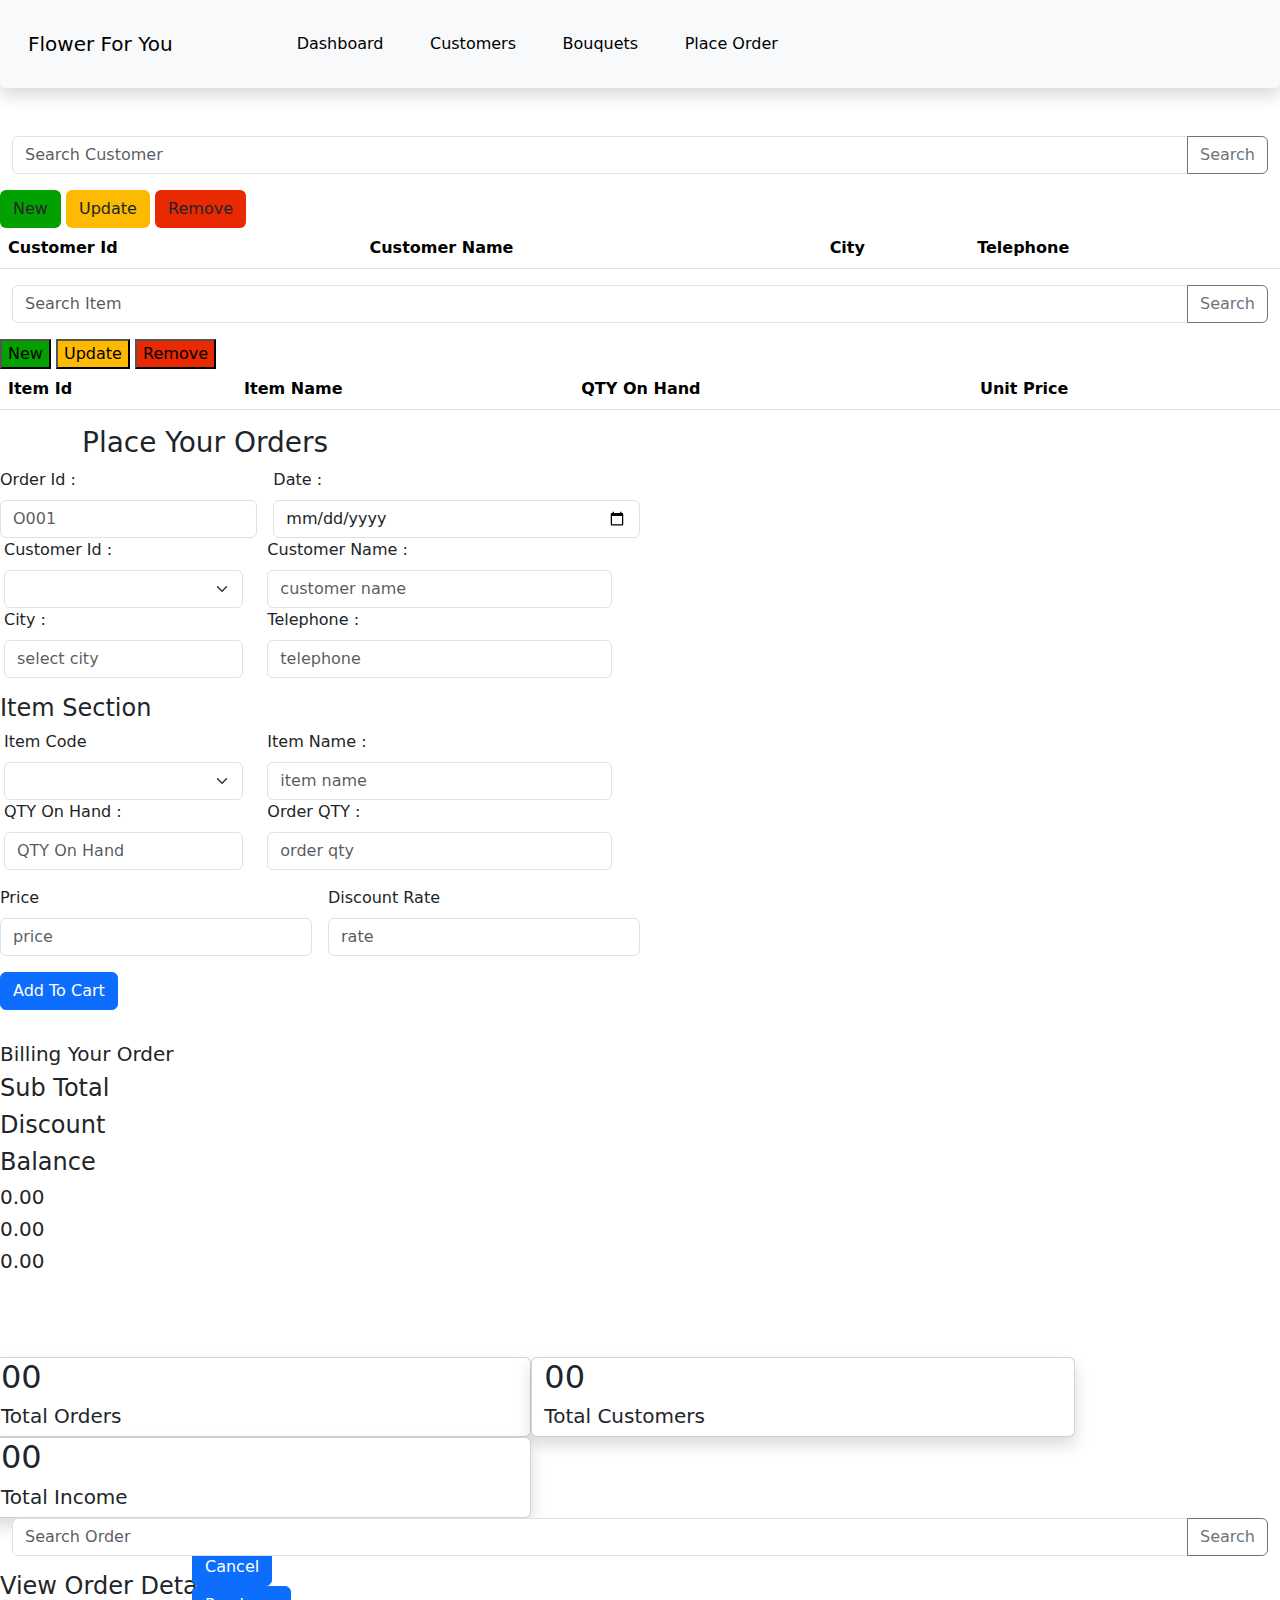
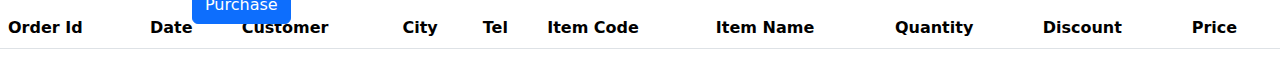
==== commit 3b6fbcb6: "change index file" ====
--- a/index.html
+++ b/index.html
@@ -2,708 +2,1720 @@
 <html lang="en">
 <head>
     <meta charset="UTF-8">
-    <meta name="viewport" content="width=device-width, initial-scale=1.0">
-    <title>Flower For You</title>
-    <link rel="stylesheet" href="style.css">
-    <link rel="preconnect" href="https://fonts.gstatic.com" crossorigin>
-    <link href="https://fonts.googleapis.com/css2?family=Rammetto+One&display=swap" rel="stylesheet">
+    <title>Dashboard</title>
     <link href="https://cdn.jsdelivr.net/npm/bootstrap@5.3.3/dist/css/bootstrap.min.css" rel="stylesheet" integrity="sha384-QWTKZyjpPEjISv5WaRU9OFeRpok6YctnYmDr5pNlyT2bRjXh0JMhjY6hW+ALEwIH" crossorigin="anonymous">
-    <script src="https://cdn.jsdelivr.net/npm/bootstrap@5.3.3/dist/js/bootstrap.bundle.min.js" integrity="sha384-YvpcrYf0tY3lHB60NNkmXc5s9fDVZLESaAA55NDzOxhy9GkcIdslK1eN7N6jIeHz" crossorigin="anonymous"></script>
-    <link href="https://cdnjs.cloudflare.com/ajax/libs/font-awesome/6.0.0-beta3/css/all.min.css" rel="stylesheet">
-    <link rel="stylesheet" href="https://cdn.jsdelivr.net/npm/bootstrap-icons/font/bootstrap-icons.css">
+    <link rel="stylesheet" href="assets/stylesheet/dashboardCSSFile.css">
+    <link rel="stylesheet" href="assets/stylesheet/placeOrderCSSFile.css">
+    <link rel="stylesheet" href="assets/stylesheet/customerManageCSSFile.css">
+    <link rel="stylesheet" href="assets/stylesheet/buttonAnmation.css">
+    <link rel="stylesheet" href="assets/stylesheet/storeManageCSSFile.css">
+    <link rel="stylesheet" href="assets/stylesheet/placeOrderCSSFile.css">
+    <link rel="stylesheet" href="assets/stylesheet/dashboard.css">
+
+    <style>
+        .margin-left-0{
+            margin-left: 0;
+        }
+
+        @media all and (min-width: 769px) and (max-width: 1024px){
+
+            .tableTitle{
+                width: 200px;
+            }
+
+            #line1{
+                width: 280px;
+            }
+
+            #line2{
+                left: 242px;
+            }
+
+
+            #billBtn{
+                padding-left: 60px;
+
+            }
+
+            #addToCartBtn{
+                margin-top: 70px;
+            }
+
+            #DashGroStore{
+                font-size: 30px;
+            }
+
+            #DashGroStore{
+                -webkit-text-fill-color: #0a125e;
+                font-weight: bold;
+            }
+
+            #profileDropdown{
+                width: 75px;
+                position: relative;
+                left: -168px;
+            }
+
+            #dropdownList{
+                width: 250px;
+                height: 400px;
+            }
+
+            #dropdownImage{
+
+                width: 170px;
+                height: 150px;
+
+                border-radius: 100%;
+                position: relative;
+                left: 39px;
+            }
+
+            .textAlignCenter{
+                text-align: center;
+            }
+
+            .profileDetail{
+                -webkit-text-fill-color: gray;
+                position: relative;
+                left: 40px;
+                width: fit-content;
+            }
+
+            .signup{
+                -webkit-text-fill-color: #0066FF;
+                margin-top: 20px;
+            }
+
+            .logout{
+                text-align: center;
+                -webkit-text-fill-color: #590067;
+                font-weight: bold;
+
+                margin-bottom: 20px;
+            }
+
+            .headerPosition{
+                /*position: relative;*/
+                /*left: -10px;*/
+                /*top: 15.5px;*/
+                width: 600px;
+            }
+
+            .profile{
+                width: 78px;
+                height: 75px;
+
+                border-radius: 100%;
+                margin: 0;
+                padding: 0;
+
+                position: relative;
+                top: -15px;
+                left: 50px;
+            }
+
+
+            /*----------------------------------------------------------------------------------------------------------*/
+            .fonts{
+                font-family: Raleway;
+            }
+
+            .card{
+                width: 320px;
+                height: 164px;
+                background-color: white;
+                margin: auto;
+                border: 0;
+                margin-bottom: 5px;
+            }
+
+            .cardText{
+                text-align: center;
+                -webkit-text-fill-color: purple;
+                margin: 25px;
+                font: 25px "Raleway";
+            }
+
+            /*Search bar*/
+            .searchBarParent{
+                position: relative;
+                width: 95vw;
+                margin: 0;
+            }
+
+            #searchBar{
+                width: 81vw;
+                height: 50px;
+
+                position: absolute;
+                left: 10%;
+                top: 20px;
+            }
+
+            #searchInputField{
+                border-radius: 200px 0 0 200px;
+            }
+
+            .searchBtn{
+                border-radius: 200px;
+                width: 150px;
+                background-color: purple;
+                -webkit-text-fill-color: white;
+                border: 0;
+            }
+
+            .OrderTitle{
+                position: absolute;
+                top: 86px;
+                left: 55px;
+                font: 22px Raleway;
+                font-weight: bold;
+            }
+
+            .OrderTableHead{
+                background-color: #590067 !important;
+                -webkit-text-fill-color: white;
+                font: 18px Raleway;
+            }
+
+            .orderTableBody{
+                background-color: #FBDFFF!important;
+                -webkit-text-fill-color: black;
+            }
+
+            .orderDetailTable{
+                position: relative;
+                top: 86px;
+                margin: auto;
+
+                width: 89vw;
+            }
+
+            .w-900{
+                width: 900px;
+            }
+
+            .tableDiv{
+                max-height: 240px; /* Set the maximum height of the container */
+                overflow-y: auto; /* Enable vertical scrolling */
+            }
+
+            .tableDiv{
+                table-layout: fixed; /* Prevent the table from resizing its columns */
+                white-space: nowrap; /* Prevent text wrapping */
+                overflow-x: auto; /* Enable horizontal scrolling */
+                overflow-y: scroll;
+            }
+
+            #viewOrderBtnParent{
+                position: relative;
+                top: 96px;
+                left: 66px;
+                width: fit-content;
+            }
+
+            .footer{
+                font-family: Raleway;
+                height: fit-content;
+                position: relative;
+                top: 8.5rem;
+            }
+
+            #mainDivF{
+                width: 100vw;
+                height: 67vh;
+                margin: 0;
+                background-color: #3A0044;
+
+                position: relative;
+                top: 5px;
+                font: 18px Raleway;
+            }
+
+            #aboutUs{
+                -webkit-text-fill-color: white;
+                position: absolute;
+                top: 2%;
+                left: 44%;
+            }
+
+            #fDiv1{
+                -webkit-text-fill-color: white;
+                position: absolute;
+                top: 25%;
+                left: 15%;
+            }
+
+            #fDiv2{
+                -webkit-text-fill-color: white;
+                position: absolute;
+                top: 25%;
+                left: 45%;
+            }
+
+            #fDiv3{
+                -webkit-text-fill-color: white;
+                position: absolute;
+                top: 25%;
+                left: 72%;
+
+                width: fit-content;
+            }
+
+            #allRights{
+                position: absolute;
+                top: 90%;
+                left: 39%;
+                -webkit-text-fill-color: white;
+            }
+
+            #groStore{
+                position: absolute;
+                top: 84.5%;
+                left: 75%;
+                -webkit-text-fill-color: white;
+
+                font-size: 35px;
+            }
+
+            #socialMedia{
+                position: absolute;
+                top: 84%;
+                left: 12%;
+            }
+
+            #facebook{
+                width: 55px;
+                aspect-ratio: 1/1;
+
+                position: relative;
+            }
+
+            #instagram{
+                width: 40px;
+                aspect-ratio: 1/1;
+
+                position: relative;
+                left: 10px;
+            }
+
+            #whatsapp{
+                width: 39px;
+                aspect-ratio: 1/1;
+
+                position: relative;
+                left: 28px;
+            }
+
+            .margin{
+                margin: 0;
+            }
+
+            .padding{
+                padding: 0;
+            }
+
+            .position{
+                position: relative;
+            }
+
+            .tableTitleParent{
+                z-index: -1;
+                position: relative;
+                left: 700px;
+                top: 280px;
+                width: fit-content;
+            }
+
+            .viewWidth{
+                width: 98vw;
+                height: 8vh;
+            }
+
+            section p{
+                margin: 0;
+            }
+
+            .padding{
+                padding: 0!important;
+            }
+
+            /*modal*/
+            .updateTitleOrder{
+                position: absolute;
+                top: 15px;
+                left: 25%;
+            }
+
+            #line1UpdateOrder{
+                width: 230px;
+                height: 1px;
+                background-color: gray;
+
+                position: relative;
+                top: -20px;
+                left: 9rem;
+            }
+
+            .subTotal{
+
+            }
+
+            .discount{
+
+            }
+
+            .balance{
+
+            }
+
+            .textAlignRight{
+                text-align: right;
+            }
+
+            .textAlignCenter{
+                text-align: center;
+            }
+
+            /* Top and Bottom borders come in */
+            div.topBotomBordersIn span:before, div.topBotomBordersIn span:after
+            {
+                position: absolute;
+                left: 227px;
+                width: 20%;
+                height: 2px;
+                background: #590067;
+                content: "";
+                opacity: 0;
+                transition: all 0.3s;
+            }
+
+            div.topBotomBordersIn span:before
+            {
+                top: 0px;
+                transform: translateY(0px);
+            }
+
+            div.topBotomBordersIn span:after
+            {
+                left: 227px;
+                bottom: 0px;
+                transform: translateY(10px);
+            }
+        }
+
+        @media all and (min-width: 1025px) and (max-width: 1366px) {
+            .profile{
+                width: 78px;
+                height: 75px;
+
+                border-radius: 100%;
+                margin: 0;
+                padding: 0;
+
+                position: relative;
+                top: 0px;
+                left: 220px;
+            }
+
+            #dropdownList{
+                width: 250px;
+                height: 400px;
+                position: absolute;
+                left: 2.8rem;
+            }
+
+            .headerPosition{
+                position: relative;
+                left: 100px;
+                top: 0px;
+            }
+
+            #billBtn{
+                position: relative;
+                top: 16.7rem;
+                padding-left: 12rem;
+            }
+
+            /*customer manage update*/
+            .btn-update-customer span:before,
+            .btn-update-customer span:after {
+                /*top-left border color*/
+                position: absolute;
+                content: "";
+                left: 0;
+                top:0;
+                background-color: #fcba03;
+                box-shadow:
+                        -7px -7px 20px 0px rgba(255,255,255,.9),
+                        -4px -4px 5px 0px rgba(255,255,255,.9),
+                        7px 7px 20px 0px rgba(0,0,0,.2),
+                        4px 4px 5px 0px rgba(0,0,0,.3);
+                transition: all 0.3s ease;
+            }
+
+            .btn-update-customer:before,
+            .btn-update-customer:after {
+
+                /*right-bottom border color*/
+                position: absolute;
+                content: "";
+                right: 348px;
+                bottom: 0;
+                background-color:#fcba03;
+                box-shadow:
+                        -7px -7px 20px 0px rgba(255,255,255,.9),
+                        -4px -4px 5px 0px rgba(255,255,255,.9),
+                        7px 7px 20px 0px rgba(0,0,0,.2),
+                        4px 4px 5px 0px rgba(0,0,0,.3);
+                transition: all 0.3s ease;
+            }
+
+            .btn-update-customer:hover:after {
+                width: 18.3%;
+            }
+
+            .updateBtn-color{
+                background-color: #fcba03;
+            }
+
+            /*customer new button*/
+            .btn-new:before,
+            .btn-new:after {
+
+                /*right-bottom border color*/
+                position: absolute;
+                content: "";
+                right: 478px;
+                bottom: 0;
+                background-color:#03A100;
+                box-shadow:
+                        -7px -7px 20px 0px rgba(255,255,255,.9),
+                        -4px -4px 5px 0px rgba(255,255,255,.9),
+                        7px 7px 20px 0px rgba(0,0,0,.2),
+                        4px 4px 5px 0px rgba(0,0,0,.3);
+                transition: all 0.3s ease;
+            }
+
+            .btn-new span:before,
+            .btn-new span:after {
+                /*top-left border color*/
+                position: absolute;
+                content: "";
+                left: 0;
+                top: 0;
+                background-color: #03A100;
+                box-shadow:
+                        -7px -7px 20px 0px rgba(255,255,255,.9),
+                        -4px -4px 5px 0px rgba(255,255,255,.9),
+                        7px 7px 20px 0px rgba(0,0,0,.2),
+                        4px 4px 5px 0px rgba(0,0,0,.3);
+                transition: all 0.3s ease;
+            }
+
+            .newBtn-color{
+                background-color: #03A100;
+            }
+
+            .btn-new:hover:after {
+                width: 18.3%;
+            }
+
+            /*customer remove*/
+            /*remove button*/
+            .btn-remove-customer span:before,
+            .btn-remove-customer span:after {
+                /*top-left border color*/
+                position: absolute;
+                content: "";
+                left: 0;
+                top:0;
+                background-color: #e82902;
+                box-shadow:
+                        -7px -7px 20px 0px rgba(255,255,255,.9),
+                        -4px -4px 5px 0px rgba(255,255,255,.9),
+                        7px 7px 20px 0px rgba(0,0,0,.2),
+                        4px 4px 5px 0px rgba(0,0,0,.3);
+                transition: all 0.3s ease;
+            }
+
+            .btn-remove-customer:before,
+            .btn-remove-customer:after {
+
+                /*right-bottom border color*/
+                position: absolute;
+                content: "";
+                right: 220px;
+                bottom: 0;
+                background-color:#e82902;
+                box-shadow:
+                        -7px -7px 20px 0px rgba(255,255,255,.9),
+                        -4px -4px 5px 0px rgba(255,255,255,.9),
+                        7px 7px 20px 0px rgba(0,0,0,.2),
+                        4px 4px 5px 0px rgba(0,0,0,.3);
+                transition: all 0.3s ease;
+            }
+
+            .btn-remove-customer:hover:after {
+                width: 18.3%;
+            }
+
+            .removeBtn-color{
+                background-color: #e82902;
+            }
+        }
+
+        @media all and (min-width: 1367px) and (max-width: 1440px) {
+            #bill{
+                top: 145px;
+            }
+
+            #DashGroStore{
+                font-size: 30px;
+            }
+
+            #DashGroStore{
+                -webkit-text-fill-color: #590067;
+                font-weight: bold;
+            }
+
+            #profileDropdown{
+                width: 75px;
+                position: relative;
+                left: -10px;
+            }
+
+            #dropdownList{
+                width: 250px;
+                height: 400px;
+            }
+
+            #dropdownImage{
+
+                width: 170px;
+                height: 150px;
+
+                border-radius: 100%;
+                position: relative;
+                left: 39px;
+            }
+
+            .textAlignCenter{
+                text-align: center;
+            }
+
+            .profileDetail{
+                -webkit-text-fill-color: gray;
+                position: relative;
+                left: 40px;
+                width: fit-content;
+            }
+
+            .signup{
+                -webkit-text-fill-color: #0066FF;
+                margin-top: 20px;
+            }
+
+            .logout{
+                text-align: center;
+                -webkit-text-fill-color: #590067;
+                font-weight: bold;
+
+                margin-bottom: 20px;
+            }
+
+            .headerPosition{
+                position: relative;
+                left: 152px;
+                top: 0px;
+            }
+
+            .profile{
+                width: 78px;
+                height: 75px;
+
+                border-radius: 100%;
+                margin: 0;
+                padding: 0;
+
+                position: relative;
+                top: 0px;
+                left: 220px;
+            }
+
+
+            /*----------------------------------------------------------------------------------------------------------*/
+            .fonts{
+                font-family: Raleway;
+            }
+
+            .card{
+                width: 320px;
+                height: 162px;
+                background-color: white;
+                margin: auto;
+                border: 0;
+                margin-bottom: 5px;
+            }
+
+            .cardText{
+                text-align: center;
+                -webkit-text-fill-color: purple;
+                margin: 25px;
+                font: 25px "Raleway";
+            }
+
+            /*Search bar*/
+            .searchBarParent{
+                position: relative;
+                width: 95vw;
+                margin: 0;
+            }
+
+            #searchBar{
+                width: 81vw;
+                height: 50px;
+
+                position: absolute;
+                left: 10%;
+                top: 20px;
+            }
+
+            #searchInputField{
+                border-radius: 200px 0 0 200px;
+            }
+
+            .searchBtn{
+                border-radius: 200px;
+                width: 150px;
+                background-color: purple;
+                -webkit-text-fill-color: white;
+                border: 0;
+            }
+
+            .OrderTitle{
+                position: absolute;
+                top: 86px;
+                left: 55px;
+                font: 22px Raleway;
+                font-weight: bold;
+            }
+
+            .OrderTableHead{
+                background-color: #590067 !important;
+                -webkit-text-fill-color: white;
+                font: 18px Raleway;
+            }
+
+            .orderTableBody{
+                background-color: #FBDFFF!important;
+                -webkit-text-fill-color: black;
+            }
+
+            .orderDetailTable{
+                position: relative;
+                top: 86px;
+                margin: auto;
+
+                width: 89vw;
+            }
+
+            .tableDiv{
+                max-height: 240px; /* Set the maximum height of the container */
+                overflow-y: auto; /* Enable vertical scrolling */
+            }
+
+            .tableDiv{
+                table-layout: fixed; /* Prevent the table from resizing its columns */
+                white-space: nowrap; /* Prevent text wrapping */
+                overflow-x: auto; /* Enable horizontal scrolling */
+                overflow-y: scroll;
+            }
+
+            #viewOrderBtnParent{
+                position: relative;
+                top: 96px;
+                left: 66px;
+                width: fit-content;
+            }
+
+            .footer{
+                font-family: Raleway;
+                height: fit-content;
+                position: relative;
+                top: 8rem;
+            }
+
+            #mainDivF{
+                width: 100vw;
+                height: 65vh;
+                margin: 0;
+                background-color: #3A0044;
+
+                position: relative;
+                top: 5px;
+                font: 18px Raleway;
+            }
+
+            #aboutUs{
+                -webkit-text-fill-color: white;
+                position: absolute;
+                top: 2%;
+                left: 44%;
+            }
+
+            #fDiv1{
+                -webkit-text-fill-color: white;
+                position: absolute;
+                top: 25%;
+                left: 15%;
+            }
+
+            #fDiv2{
+                -webkit-text-fill-color: white;
+                position: absolute;
+                top: 25%;
+                left: 45%;
+            }
+
+            #fDiv3{
+                -webkit-text-fill-color: white;
+                position: absolute;
+                top: 25%;
+                left: 72%;
+
+                width: fit-content;
+            }
+
+            #allRights{
+                position: absolute;
+                top: 90%;
+                left: 39%;
+                -webkit-text-fill-color: white;
+            }
+
+            #groStore{
+                position: absolute;
+                top: 84.5%;
+                left: 75%;
+                -webkit-text-fill-color: white;
+
+                font-size: 35px;
+            }
+
+            #socialMedia{
+                position: absolute;
+                top: 84%;
+                left: 12%;
+            }
+
+            #facebook{
+                width: 55px;
+                aspect-ratio: 1/1;
+
+                position: relative;
+            }
+
+            #instagram{
+                width: 40px;
+                aspect-ratio: 1/1;
+
+                position: relative;
+                left: 10px;
+            }
+
+            #whatsapp{
+                width: 39px;
+                aspect-ratio: 1/1;
+
+                position: relative;
+                left: 28px;
+            }
+
+            .margin{
+                margin: 0;
+            }
+
+            .padding{
+                padding: 0;
+            }
+
+            .position{
+                position: relative;
+            }
+
+            #d1{
+                /*position: absolute;*/
+                /*width: fit-content;*/
+            }
+
+            .viewWidth{
+                width: 98vw;
+                height: 8vh;
+            }
+
+            section p{
+                margin: 0;
+            }
+
+            .padding{
+                padding: 0!important;
+            }
+
+            /*modal*/
+            .updateTitleOrder{
+                position: absolute;
+                top: 15px;
+                left: 25%;
+            }
+
+            #line1UpdateOrder{
+                width: 230px;
+                height: 1px;
+                background-color: gray;
+
+                position: relative;
+                top: -20px;
+                left: 9rem;
+            }
+
+            .subTotal{
+
+            }
+
+            .discount{
+
+            }
+
+            .balance{
+
+            }
+
+            .textAlignRight{
+                text-align: right;
+            }
+
+            .textAlignCenter{
+                text-align: center;
+            }
+        }
+    </style>
 </head>
 <body>
 
-<div class="container-fluid">
+<!--header-->
+<section>
+    <header id="header">
+        <nav class="navbar shadow p-3 mb-5 bg-body-tertiary rounded padding" style="background-color: #ffffff;">
+            <nav class="navbar navbar-expand-lg">
+                <div class="container-fluid">
+                    <a id="DashGroStore" class="navbar-brand" href="#">Flower For You</a>
+                    <button class="navbar-toggler" type="button" data-bs-toggle="collapse" data-bs-target="#navbarNavAltMarkup" aria-controls="navbarNavAltMarkup" aria-expanded="false" aria-label="Toggle navigation">
+                        <span class="navbar-toggler-icon"></span>
+                    </button>
+
+                    <div class="collapse navbar-collapse headerPosition" id="navbarNavAltMarkup">
+                        <div class="navbar-nav position container topBotomBordersIn">
+                            <span id="dashboard-tab" class="nav-link active" aria-current="page" href="">Dashboard &nbsp;&nbsp;&nbsp;&nbsp;&nbsp;</span>
+                            <span id="customer-tab" class="nav-link active">Customers &nbsp;&nbsp;&nbsp;&nbsp;&nbsp;</span>
+                            <span id="store-tab" class="nav-link active">Bouquets &nbsp;&nbsp;&nbsp;&nbsp;&nbsp;</span>
+                            <span id="placeOrder-tab" class="nav-link active">Place Order &nbsp;&nbsp;&nbsp;&nbsp;&nbsp;</span>
+                            <!--                            <span class="nav-link active">About us &nbsp;&nbsp;&nbsp;&nbsp;&nbsp;</span>-->
+                        </div>
+                        <!--                        <div id="profileDropdown" class="dropdown">-->
+                        <!--                            <img class="profile btn-secondary dropdown-toggle" data-bs-toggle="dropdown" src="assets/image/profile.jpg" alt="profile" title="profile">-->
+
+                        <!--                            <ul id="dropdownList" class="dropdown-menu" aria-labelledby="dropdownMenuButton2">-->
+                        <!--                                <li><img id="dropdownImage" src="assets/image/profile.jpg" class="dropdown-item"></li>-->
+                        <!--                                <li id="" class="textAlignCenter"><a class="dropdown-item logout" href="file/loginPage.html">Logout</a></li>-->
+                        <!--                                <li><a class="dropdown-item profileDetail">Ramesh Layan</a></li>-->
+                        <!--                                <li><a class="dropdown-item profileDetail">Beruwala</a></li>-->
+                        <!--                                <li><a class="dropdown-item profileDetail">075 798 0223</a></li>-->
+                        <!--                                <li class="textAlignCenter"><a class="dropdown-item signup" href="file/signupPage.html">Sign Up</a></li>-->
+                        <!--                            </ul>-->
+                        <!--                        </div>-->
+                    </div>
+                </div>
+            </nav>
+        </nav>
+    </header>
+</section>
+
+<!--Customer-->
+<section id="customer-sec" class="fonts">
+    <div class="container-fluid searchBarParent">
+        <div class="input-group mb-3 searchBar">
+            <input id="inputSearch" type="text" class="searchInputField form-control" placeholder="Search Customer" aria-label="Recipient's username" aria-describedby="button-addon2">
+            <button class="btn btn-outline-secondary searchBtn" type="button" id="button-addonC">Search</button><!-- -->
+        </div>
+    </div>
+
+    <div class="row relativePosition crudButton">
+        <div class="absolutePosition">
+            <button class="noBorder buttons btn newButton btn-all btn-new newBtn-color" data-bs-toggle="modal" data-bs-target="#newModalCus" type="button"><span>New</span></button>
+            <button class="noBorder buttons btn updateButton btn-all btn-update-customer updateBtn-color" data-bs-toggle="modal" data-bs-target="#updateModalCus" type="button"><span>Update</span></button>
+            <button class="noBorder buttons btn removeButton btn-all btn-remove btn-remove-customer removeBtn-color" data-bs-toggle="modal" data-bs-target="#removeModal" type="button"><span>Remove</span></button>
+        </div>
+    </div>
+
     <div class="row">
-        <!-- Sidebar -->
-        <div class="col-md-2 sidebar">
-            <h3>Flower for You</h3>
-            <nav>
-                <a href="#" onclick="showSection('dashboard')"><i class="bi bi-house"></i> Dashboard</a>
-                <a href="#" onclick="showSection('bouquete')"><i class="bi bi-flower1"></i> Bouquete Types</a>
-                <a href="#" onclick="showSection('customers')"><i class="bi bi-people"></i> Customers</a>
-                <a href="#" onclick="showSection('orders')"><i class="bi bi-cart"></i> Orders</a>
-            </nav>
+        <!--            <div id="d1" class="tableTitleParent margin">-->
+        <!--                <h4 class="tableTitle">View Customers</h4>-->
+        <!--            </div>-->
+    </div>
+
+    <div class="tableDiv customerTable">
+        <table class="table table-responsive">
+            <thead>
+            <tr>
+                <th class="OrderTableHead" scope="col">Customer Id</th>
+                <th class="OrderTableHead" scope="col">Customer Name</th>
+                <th class="OrderTableHead" scope="col">City</th>
+                <th class="OrderTableHead" scope="col">Telephone</th>
+            </tr>
+            </thead>
+            <tbody id="customerTable">
+
+            </tbody>
+        </table>
+    </div>
+
+    <!--new modal-->
+    <div class="modal fade" id="newModalCus" tabindex="-1" aria-labelledby="exampleModalLabel" aria-hidden="true">
+        <div class="modal-dialog">
+            <div class="modal-content">
+                <div class="modal-header">
+                    <h1 class="modal-title fs-5" id="exampleModalCusLabel">Add New Customer</h1><!-- -->
+                    <button type="button" class="btn-close" data-bs-dismiss="modal" aria-label="Close"></button>
+                </div>
+                <div class="modal-body">
+                    <!--    code here  -->
+                    <form class="row g-3 needs-validation" novalidate>
+                        <div class="col-md-12">
+                            <label for="-inputCustomerId" class="form-label">Customer ID</label>
+                            <input type="text" class="inputCustomerId form-control" id="-inputCustomerId" required>
+                            <div class="c-id invalid-feedback">
+                                customer ID is a required field : Pattern C00-001.
+                            </div>
+                        </div>
+                        <div class="col-md-12">
+                            <label for="_inputCustomerName" class="form-label">Customer Name</label>
+                            <input type="text" class="inputCustomerName form-control" id="_inputCustomerName" required>
+                            <div class="c-name invalid-feedback">
+                                Minimum 5, Max 20,Space Allowed and input only English letters.
+                            </div>
+                        </div>
+
+                        <div class="col-md-12">
+                            <label for="inputCityC" class="form-label">City</label>
+                            <input type="text" class="inputCity form-control" id="inputCityC" required>
+                            <div class="c-city invalid-feedback">
+                                Max 25 letters and input only English letters.
+                            </div>
+                        </div>
+
+                        <div class="col-md-12">
+                            <label for="inputTelephoneC" class="form-label">Telephone</label>
+                            <input type="text" class="inputTelephone form-control" id="inputTelephoneC" required>
+                            <div class="c-tel invalid-feedback">
+                                Please enter valid mobile number.Space Not Allowed,Max 10.
+                            </div>
+                        </div>
+
+                        <div class="modal-footer">
+                            <button type="button" class="btn btn-secondary close" data-bs-dismiss="modal">Close</button>
+                            <button id="submitC" class="btn btn-primary saveChanges" type="button">Save Changes</button>
+                        </div>
+                    </form>
+                </div>
+            </div>
         </div>
-
-        <!-- Content Sections -->
-        <div class="col-md-10">
-            <!-- Dashboard Section -->
-            <section id="dashboard" class="content-section">
-                <h4 class="topic-bouq1">Welcome to Flower for You Dashboard</h4>
-                <hr>
-                <!-- Key Metrics Panels -->
-                <div class="dashboard-row">
-                    <div class="dashboard-box">
-                        <div class="icon">📦</div>
-                        <h4>Total Orders</h4>
-                        <div class="count">100</div>
+    </div>
+
+    <!--update modal-->
+    <div class="modal fade" id="updateModalCus" tabindex="-1" aria-labelledby="exampleModalLabel" aria-hidden="true">
+        <div class="modal-dialog">
+            <div class="modal-content">
+                <div class="modal-header">
+                    <h1 class="modal-title fs-5" id="-exampleModalLabel">Update Customer</h1>
+                    <button type="button" class="btn-close" data-bs-dismiss="modal" aria-label="Close"></button>
+                </div>
+                <div class="modal-body">
+                    <!--    code here  -->
+
+                    <form class="row g-3 needs-validation" novalidate>
+                        <div class="col-md-12">
+                            <label for="inputCustomerIdU" class="form-label">Customer ID</label>
+                            <input type="text" class="form-control" id="inputCustomerIdU" required>
+                            <div class="c-id invalid-feedback">
+                                customer ID is a required field : Pattern C00-001.
+                            </div>
+                        </div>
+                        <div class="col-md-12">
+                            <label for="inputCustomerNameU" class="form-label">Customer Name</label>
+                            <input type="text" class="form-control" id="inputCustomerNameU" required>
+                            <div class="c-name invalid-feedback">
+                                Minimum 5, Max 20,Space Allowed and input only English letters.
+                            </div>
+                        </div>
+
+                        <div class="col-md-12">
+                            <label for="inputCityU" class="form-label">City</label>
+                            <input type="text" class="form-control" id="inputCityU" required>
+                            <div class="c-city invalid-feedback">
+                                Max 25 letters and input only English letters.
+                            </div>
+                        </div>
+
+                        <div class="col-md-12">
+                            <label for="inputTelephoneU" class="form-label">Telephone</label>
+                            <input type="text" class="form-control" id="inputTelephoneU" required>
+                            <div class="c-tel invalid-feedback">
+                                Please enter valid mobile number.Space Not Allowed,Max 10.
+                            </div>
+                        </div>
+
+                        <div class="modal-footer">
+                            <button type="button" class="btn btn-secondary close" data-bs-dismiss="modal">Close</button>
+                            <button id="updateC" class="btn btn-primary saveChanges" type="button">Update Changes</button>
+                        </div>
+                    </form>
+                </div>
+            </div>
+        </div>
+    </div>
+
+    <!--remove modal-->
+    <div class="modal fade" id="removeModal" tabindex="-1" aria-labelledby="exampleModalLabel" aria-hidden="true">
+        <div class="modal-dialog">
+            <div class="modal-content">
+                <div class="modal-header">
+                    <h1 class="modal-title fs-5" id=" exampleModalLabel">Remove Customer</h1>
+                    <button type="button" class="btn-close" data-bs-dismiss="modal" aria-label="Close"></button>
+                </div>
+                <div class="modal-body">
+                    <!--   code here   -->
+                    <form class="row g-3 needs-validation" novalidate>
+                        <div class="col-md-12">
+                            <label for="inputCustomerId" class="form-label">Customer ID</label>
+                            <input type="text" class="inputCustomerId form-control" id="inputCustomerId" required>
+                            <div class="c-id invalid-feedback">
+                                customer ID is a required field : Pattern C00-001.
+                            </div>
+                        </div>
+                        <div class="col-md-12">
+                            <label for="inputCustomerName" class="form-label">Customer Name</label>
+                            <input type="text" class="inputCustomerName form-control" id="inputCustomerName" required>
+                            <div class="c-name invalid-feedback">
+                                Minimum 5, Max 20,Space Allowed and input only English letters.
+                            </div>
+                        </div>
+                        <div class="modal-footer">
+                            <button type="button" class="btn btn-secondary close" data-bs-dismiss="modal">Close</button>
+                            <button id="deleteC" class="btn btn-primary saveChanges" type="button">Remove Changes</button>
+                        </div>
+                    </form>
+                </div>
+            </div>
+        </div>
+    </div>
+</section>
+
+<!--Store-->
+<section id ="store-sec">
+    <div class="container-fluid searchBarParent">
+        <div class="input-group mb-3 searchBar">
+            <input id="storeSearch" type="text" class="searchInputField form-control" placeholder="Search Item" aria-label="Recipient's username" aria-describedby="button-addon2">
+            <button class="btn btn-outline-secondary searchBtn" type="button" id="button-addon2">Search</button>
+        </div>
+    </div>
+
+    <div class="relativePosition crudButton">
+        <div class="absolutePosition">
+            <button class="noBorder buttons btn-all btn-new-store newBtn-color" data-bs-toggle="modal" data-bs-target="#newModal" type="button"><span>New</span></button>
+            <button class="noBorder buttons btn-all btn-update-store updateBtn-color " data-bs-toggle="modal" data-bs-target="#updateModal" type="button"><span>Update</span></button>
+            <button class="noBorder buttons btn-all btn-remove btn-remove-store removeBtn-color" data-bs-toggle="modal" data-bs-target="#removeModalStore" type="button"><span>Remove</span></button>
+        </div>
+    </div>
+
+    <!--    <div class="row w-900">-->
+    <!--        <div class="margin tableTitleParent">-->
+    <!--            <h4 class="tableStoreTitle">View Items</h4>-->
+    <!--        </div>-->
+    <!--    </div>-->
+
+    <div class="tableDiv storeTable">
+        <table class="table">
+            <thead>
+            <tr>
+                <th class="OrderTableHead " scope="col">Item Id</th>
+                <th class="OrderTableHead" scope="col">Item Name</th>
+                <th class="OrderTableHead" scope="col">QTY On Hand</th>
+                <th class="OrderTableHead" scope="col">Unit Price</th>
+            </tr>
+            </thead>
+            <tbody id="storeTable">
+
+            </tbody>
+        </table>
+    </div>
+
+    <!--  new Modal  -->
+    <div class="modal fade" id="newModal" tabindex="-1" aria-labelledby="exampleModalLabel" aria-hidden="true">
+        <div class="modal-dialog">
+            <div class="modal-content">
+                <div class="modal-header">
+                    <h1 class="modal-title fs-5" id="exampleModalLabel">Add New Item</h1>
+                </div>
+                <div class="modal-body">
+                    <!--    code here  -->
+                    <form class="row g-3 needs-validation" novalidate>
+                        <div class="col-md-12">
+                            <label for="itemCode" class="form-label">Item Code</label>
+                            <input type="text" class="inputCustomerId form-control" id="itemCode" required>
+                            <div class="s-code invalid-feedback">
+                                Item Code is a required field : Pattern I00-001.
+                            </div>
+                        </div>
+                        <div class="col-md-12">
+                            <label for="itemName" class="form-label">Item Name</label>
+                            <input type="text" class="form-control" id="itemName" required>
+                            <div class="s-name invalid-feedback">
+                                Minimum 5, Max 20,Space Allowed and input only English letters.
+                            </div>
+                        </div>
+
+                        <div class="col-md-12">
+                            <label for="inputQTY" class="form-label">QTY On Hand</label>
+                            <input type="text" class="form-control" id="inputQTY" required>
+                            <div class="s-qty invalid-feedback">
+                                Max 15 letters and only numbers.
+                            </div>
+                        </div>
+
+                        <div class="col-md-12">
+                            <label for="unitPrice" class="form-label">Unit Price</label>
+                            <input type="text" class="form-control" id="unitPrice" required>
+                            <div class="s-price invalid-feedback">
+                                Please Input Price and only numbers.
+                            </div>
+                        </div>
+
+                        <div class="modal-footer">
+                            <button type="button" class="btn btn-secondary close" data-bs-dismiss="modal">Close</button>
+                            <button id="submitStore" class="btn btn-primary saveChanges" type="button">Save Changes</button>
+                        </div>
+                    </form>
+                </div>
+            </div>
+        </div>
+    </div>
+
+    <!--  update Modal  -->
+    <div class="modal fade" id="updateModal" tabindex="-1" aria-labelledby="exampleModalLabel" aria-hidden="true">
+        <div class="modal-dialog">
+            <div class="modal-content">
+                <div class="modal-header">
+                    <h1 class="modal-title fs-5" id=" exampleModalLabel ">Update Item</h1>
+                    <button type="button" class="btn-close" data-bs-dismiss="modal" aria-label="Close"></button>
+                </div>
+                <div class="modal-body">
+                    <!-- code-here -->
+                    <form class="row g-3 needs-validation" novalidate>
+                        <div class="col-md-12">
+                            <label for="itemCodeS" class="form-label">Item Code</label>
+                            <input type="text" class="inputCustomerId form-control" id="itemCodeS" required>
+                            <div class="s-code invalid-feedback">
+                                Item Code is a required field : Pattern I00-001.
+                            </div>
+                        </div>
+                        <div class="col-md-12">
+                            <label for="itemNameS" class="form-label">Item Name</label>
+                            <input type="text" class="form-control" id="itemNameS" required>
+                            <div class="s-name invalid-feedback">
+                                Minimum 5, Max 20,Space Allowed and input only English letters.
+                            </div>
+                        </div>
+
+                        <div class="col-md-12">
+                            <label for="qty" class="form-label">QTY On Hand</label>
+                            <input type="text" class="form-control" id="qty" required>
+                            <div class="s-qty invalid-feedback">
+                                Max 15 letters and only numbers.
+                            </div>
+                        </div>
+
+                        <div class="col-md-12">
+                            <label for="priceS" class="form-label">Unit Price</label>
+                            <input type="text" class="form-control" id="priceS" required>
+                            <div class="s-price invalid-feedback">
+                                Please Input Price and only numbers.
+                            </div>
+                        </div>
+
+                        <div class="modal-footer">
+                            <button type="button" class="btn btn-secondary close" data-bs-dismiss="modal">Close</button>
+                            <button id="updateS" class="btn btn-primary saveChanges" type="button">Update Changes</button>
+                        </div>
+                    </form>
+                </div>
+            </div>
+        </div>
+    </div>
+
+    <!--  remove Modal  -->
+    <div class="modal fade" id="removeModalStore" tabindex="-1" aria-labelledby="exampleModalLabel" aria-hidden="true">
+        <div class="modal-dialog">
+            <div class="modal-content">
+                <div class="modal-header">
+                    <h1 class="modal-title fs-5" id=" -exampleModalLabel">Remove Item</h1>
+                    <button type="button" class="btn-close" data-bs-dismiss="modal" aria-label="Close"></button>
+                </div>
+                <div class="modal-body">
+                    <!--    code here  -->
+                    <form class="row g-3 needs-validation" novalidate>
+                        <div class="col-md-12">
+                            <label for="itemCodeR" class="form-label">Item Code</label>
+                            <input type="text" class="inputCustomerId form-control" id="itemCodeR" required>
+                            <div class="s-code invalid-feedback">
+                                Item Code is a required field : Pattern I00-001.
+                            </div>
+                        </div>
+                        <div class="col-md-12">
+                            <label for="itemNameR" class="form-label">Item Name</label>
+                            <input type="text" class="form-control" id="itemNameR" required>
+                            <div class="s-name invalid-feedback">
+                                Minimum 5, Max 20,Space Allowed and input only English letters.
+                            </div>
+                        </div>
+
+                        <div class="modal-footer">
+                            <button type="button" class="btn btn-secondary close" data-bs-dismiss="modal">Close</button>
+                            <button id="deleteS" class="btn btn-primary saveChanges" type="button">Remove Changes</button>
+                        </div>
+                    </form>
+                </div>
+            </div>
+        </div>
+    </div>
+</section>
+
+<!--Place order-->
+<section id="placeOrder-sec">
+    <div class="titleOrder container">
+        <h3 class="purpleTextColor">Place Your Orders</h3>
+    </div>
+    <div class="col-6 placeOrderForm">
+        <form class="row g-3 needs-validation">
+
+            <div class="col-5 margin-bottom">
+                <label for="orderId" class="form-label">Order Id :</label>
+                <input type="text" class="form-control" id="orderId" placeholder="O001">
+                <div class="o-id invalid-feedback">
+                    Order ID is a required field : Pattern Oo-1.
+                </div>
+            </div>
+            <div class="col-7 margin-bottom">
+                <label for="date" class="form-label">Date :</label>
+                <input type="date" class="form-control" id="date" placeholder="date">
+                <div class="o-date invalid-feedback">
+                    please input valid current date.
+                </div>
+            </div>
+
+            <div class="row">
+                <div class="col-5 margin-bottom">
+                    <label for="selectCustomerId" class="form-label">Customer Id :</label>
+                    <select id="selectCustomerId" class="form-select">
+                    </select>
+                </div>
+                <div class="col-7 margin-bottom">
+                    <label for="cusName" class="form-label inputFieldMargin">Customer Name :</label>
+                    <input type="text" id="cusName" class="form-control inputFieldMargin" placeholder="customer name" aria-label="Customer Name">
+                    <div class="c-name invalid-feedback">
+                        Minimum 5, Max 20,Space Allowed and input only English letters.
                     </div>
-                    <div class="dashboard-box">
-                        <div class="icon">📅</div>
-                        <h4>Today's Orders</h4>
-                        <div class="count">10</div>
+                </div>
+            </div>
+
+            <div class="row">
+                <div class="col-5 margin-bottom">
+                    <label for="cusCity" class="form-label ">City :</label>
+                    <input type="text" id="cusCity" class="form-control" placeholder="select city" aria-label="City">
+                    <div class="c-city invalid-feedback">
+                        Max 25 letters and input only English letters.
                     </div>
-                    <div class="dashboard-box">
-                        <div class="icon">💰</div>
-                        <h4>Total Revenue</h4>
-                        <div class="count">$5000</div>
+                </div>
+                <div class="col-7 margin-bottom">
+                    <label for="cusTel" class="form-label inputFieldMargin">Telephone :</label>
+                    <input type="text" id="cusTel" class="form-control inputFieldMargin" placeholder="telephone" aria-label="telephone">
+                    <div class="c-tel invalid-feedback">
+                        Please enter valid mobile number.Space Not Allowed,Max 10.
                     </div>
                 </div>
-                <div class="recent-activity">
-                    <h4>Recent Activity</h4>
-                    <div class="activity-item">Order #1234 placed by John Doe</div>
-                    <div class="activity-item">Order #1235 placed by Jane Smith</div>
-                    <div class="activity-item">Order #1236 placed by Bob Johnson</div>
-                    <div class="activity-item">New customer sign up: Alice Cooper</div>
-                </div>
-            </section>
-
-            <!-- Other Sections (Hidden by Default) -->
-            <section id="bouquete" class="content-section" style="display: none;">
-                <section class="container-fluid" id="bouquets">
-       
-            
-                    <div class="col" style="padding: 20px;">
-                        <div class="row" id="tablePart">
-                            <div class="col-12">
-                                <h3 class="topic-bouq">Bouquet Categories</h3>
-                                <hr>
-                                <div class="d-flex justify-content-end mb-2" style="margin-top: -20px;">
-                                    <button type="button" class="btn btn-sm btn-primary" id="addbtn" data-bs-toggle="modal" data-bs-target="#addBouquetModal">
-                                        <i class="fas fa-plus"></i> Add Bouquet
-                                    </button>
+            </div>
+
+            <div class="margin-bottom">
+                <h4 class="purpleTextColor">Item Section</h4>
+                <div id="line1"></div>
+            </div>
+
+            <div class="row">
+                <div class="col-5 margin-bottom">
+                    <label for="selectItemCode" class="form-label">Item Code</label>
+                    <select id="selectItemCode" class="form-select">
+
+                    </select>
+                </div>
+                <div class="col-7 margin-bottom">
+                    <label for="itemNameP" class="form-label inputFieldMargin">Item Name :</label>
+                    <input type="text" id="itemNameP" class="form-control inputFieldMargin" placeholder="item name" aria-label="item name">
+                    <div class="s-name invalid-feedback">
+                        Minimum 5, Max 20,Space Allowed and input only English letters.
+                    </div>
+                </div>
+            </div>
+
+            <div class="row">
+                <div class="col-5 margin-bottom">
+                    <label for="qtyOnHandP" class="form-label">QTY On Hand :</label>
+                    <input type="text" id="qtyOnHandP" class="form-control" placeholder="QTY On Hand" aria-label="QTY On Hand">
+                    <div class="s-qty invalid-feedback">
+                        Max 15 letters and only numbers.
+                    </div>
+                </div>
+                <div class="col-7 margin-bottom">
+                    <label for="orderQTYP" class="form-label inputFieldMargin">Order QTY :</label>
+                    <input type="text" id="orderQTYP" class="form-control inputFieldMargin" placeholder="order qty" aria-label="orderQTY">
+                    <div class="s-qtyOrder invalid-feedback">
+                        please input valid quantity.
+                    </div>
+                </div>
+            </div>
+
+            <div class="col-md-6 marginZero">
+                <label for="inputPriceP" class="form-label">Price</label>
+                <input type="text" class="form-control" id="inputPriceP" placeholder="price">
+                <div class="s-price invalid-feedback">
+                    Please Input Price and only numbers.
+                </div>
+            </div>
+
+            <div class="col-md-6 marginZero">
+                <label for="discountOrder" class="form-label">Discount Rate</label>
+                <input type="text" class="form-control" id="discountOrder" placeholder="rate">
+                <div class="s-discount invalid-feedback">
+                    Please Input valid Discount and only numbers.
+                </div>
+            </div>
+            <div class="col-12">
+                <button id="addToCartBtn" type="button" class="btn btn-primary btnSize addToCartBtn-color btn-addToCart btn-all"><span> Add To Cart </span></button>
+            </div>
+
+            <div id="line2"></div>
+
+            <div class="col-6" id="bill">
+                <div id="subDiv" class="titleBill titleOrder">
+                    <h5 class="fonts-size">Billing Your Order</h5>
+                </div>
+
+                <div class="itemsDetails">
+                    <div id="itemDetailsContainer">
+                        <div id="itemNameLabel" class="col-2 ">
+
+                        </div>
+
+                        <div id="unit-price" class="col-2 ">
+
+                        </div>
+
+                        <div id="itemQty" class="col-2 ">
+
+                        </div>
+
+                        <div id="itemPriceListMainDiv" class="col-2">
+
+                        </div>
+
+                        <div id="orderRemove" class="col-2">
+
+                        </div>
+                    </div>
+                </div>
+
+                <div id="pricesMainDiv" class="col-12">
+                    <div class="billPricesLabel col-6">
+                        <h4 class="margin-bottom">Sub Total</h4>
+                        <h4 class="margin-bottom">Discount</h4>
+                        <h4 class="margin-bottom">Balance</h4>
+                    </div>
+
+                    <div class="billPrices col-6 pricesContentPosition">
+                        <h5 id="subTotal" class="prices margin-bottom">0.00</h5>
+                        <h5 id="discount" class="prices margin-bottom">0.00</h5>
+                        <h5 id="balance" class="prices">0.00</h5>
+                    </div>
+                </div>
+
+                <div id="billBtn" class="col-12">
+                    <button id="cancelBtn" type="button" class="btn btn-primary btnSize custom-btn cancelBtn-color btn-cancel btn-all"><span> Cancel </span></button>
+                    <button id="purchaseBtn" type="button" class="btn btn-primary inputFieldMargin btnSize purchaseBtn-color btn-purchase btn-all"><span> Purchase </span></button>
+                </div>
+            </div>
+        </form>
+    </div>
+</section>
+
+<!--dashboard-->
+<section id="dash-sec">
+
+
+    <div class="row margin fonts">
+        <div id="div1" class="card shadow col-md-5 card-container">
+            <div>
+                <h2 class="cardText">00</h2>
+                <h5 class="cardText">Total Orders</h5>
+            </div>
+            <!--            <div class="back">You can check here<br> the number of orders we<br> have received so far</div>-->
+        </div>
+
+        <div class="card shadow col-md-5 card-container">
+            <div id="div2" class="">
+                <h2 class="cardText" id="customer">00</h2>
+                <h5 class="cardText">Total Customers</h5>
+            </div>
+            <!--            <div class="back">The number of customers<br> registered in our system<br> so far can be checked here.</div>-->
+        </div>
+
+        <div class="card shadow col-md-5 card-container">
+            <div id="div3" class="">
+                <h2 class="cardText">00</h2>
+                <h5 class="cardText">Total Income</h5>
+            </div>
+            <!--            <div class="back">You can check here<br> the income received<br> by our shop so far</div>-->
+        </div>
+    </div>
+
+    <div class="container-fluid searchBarParent">
+        <div class="searchBar input-group mb-3">
+            <input id="dashStore" type="text" class="searchInputField form-control" placeholder="Search Order" aria-label="Recipient's username" aria-describedby="button-addon2">
+            <button class="btn btn-outline-secondary searchBtn" type="button" id="button-addon2 ">Search</button>
+        </div>
+    </div>
+
+    <div class="row position viewWidth">
+        <div class="row margin col-sm-4 col-xs OrderTitle">
+            <h4 id="orders" class="titleSmallSize">View Order Detail</h4>
+        </div>
+    </div>
+
+    <div class="tableDiv orderDetailTable fonts">
+        <table class="table">
+            <thead>
+            <tr>
+                <th class="OrderTableHead " scope="col">Order Id</th>
+                <th class="OrderTableHead " scope="col">Date</th>
+                <th class="OrderTableHead" scope="col">Customer</th>
+                <th class="OrderTableHead" scope="col">City</th>
+                <th class="OrderTableHead" scope="col">Tel</th>
+                <th class="OrderTableHead" scope="col">Item Code</th>
+                <th class="OrderTableHead" scope="col">Item Name</th>
+                <th class="OrderTableHead" scope="col">Quantity</th>
+                <th class="OrderTableHead" scope="col">Discount</th>
+                <th class="OrderTableHead" scope="col">Price</th>
+            </tr>
+            </thead>
+            <tbody id="viewOrderDetailTable">
+
+            </tbody>
+        </table>
+    </div>
+
+    <!--    <div id="viewOrderBtnParent">-->
+    <!--        <button id ="updateButtonDash" type="button" class="btn btn-size btn-all btn-update updateBtn-color " data-bs-toggle="modal" data-bs-target="#updateOrderModal" ><span>Update</span></button>-->
+    <!--        <button id="removeButtonDash" type="button" class="btn btn-size btn-all btn-remove removeBtn-color " data-bs-toggle="modal" data-bs-target="#removeOrderModal"><span>Remove</span></button>-->
+    <!--    </div>-->
+
+    <!--  update order modal  -->
+    <div class="modal fade" id="updateOrderModal" tabindex="-1" aria-labelledby="exampleModalLabel" aria-hidden="true">
+        <div class="modal-dialog">
+            <div class="modal-content">
+                <div class="modal-header">
+                    <h1 class="modal-title fs-5" id="  exampleModalLabel">Update Order</h1>
+                    <button type="button" class="btn-close" data-bs-dismiss="modal" aria-label="Close"></button>
+                </div>
+                <div class="modal-body">
+                    <!--  code here  -->
+                    <div class="col-12 placeOrderForm">
+
+                        <form class="row g-3 needs-validation">
+
+                            <div class="col-12 margin-bottom">
+                                <label for="inputOrderId" class="form-label">Order Id :</label>
+                                <input type="text" class="form-control" id="inputOrderId" placeholder="O0-1">
+                                <div class="o-idD invalid-feedback">
+                                    Order ID is a required field : Pattern Oo-1.
                                 </div>
-                                <div class="card">
-                                  <div class="card-header">
-                                      Bouquete Details
-                                  </div>
-                                <div class="card-body">
-                                    <table class="table table-striped">
-                                        <thead>
-                                            <tr>
-                                                <th>Bouquet Id</th>
-                                                <th>Type</th>
-                                                <th>Quantity</th>
-                                                <th>Price</th>
-                                                <th>Description</th>
-                                                <th>Actions</th>
-                                            </tr>
-                                        </thead>
-                                        <tbody>
-                                            <tr>
-                                                <td>B001</td>
-                                                <td>Red rose</td>
-                                                <td>8</td>
-                                                <td>LKR 5000</td>
-                                                <td>Lorem...</td>
-                                                <td>
-                                                    <a href="#" class="edit-icon" style="margin-right: 3px;" data-bs-toggle="modal" data-bs-target="#editBouquetModal" onclick="populateEditModal('B001', 'Red rose', 8, 5000, 'Lorem...')">
-                                                        <i class="bi bi-pen"></i>
-                                                    </a>
-                                                    <a href="#" class="del-icon" data-bs-toggle="modal" data-bs-target="#deleteBouquetModal" onclick="setDeleteInfo('B001', 'Red rose')">
-                                                        <i class="bi bi-trash3"></i>
-                                                    </a>
-                                                </td>
-                                            </tr>
-                                            <tr>
-                                              <td>B001</td>
-                                              <td>Red rose</td>
-                                              <td>8</td>
-                                              <td>LKR 5000</td>
-                                              <td>Lorem...</td>
-                                              <td>
-                                                  <a href="#" class="edit-icon" style="margin-right: 3px;" data-bs-toggle="modal" data-bs-target="#editBouquetModal" onclick="populateEditModal('B001', 'Red rose', 8, 5000, 'Lorem...')">
-                                                      <i class="bi bi-pen"></i>
-                                                  </a>
-                                                  <a href="#" class="del-icon" data-bs-toggle="modal" data-bs-target="#deleteBouquetModal" onclick="setDeleteInfo('B001', 'Red rose')">
-                                                      <i class="bi bi-trash3"></i>
-                                                  </a>
-                                              </td>
-                                          </tr>
-                                          <tr>
-                                            <td>B001</td>
-                                            <td>Red rose</td>
-                                            <td>8</td>
-                                            <td>LKR 5000</td>
-                                            <td>Lorem...</td>
-                                            <td>
-                                                <a href="#" class="edit-icon" style="margin-right: 3px;" data-bs-toggle="modal" data-bs-target="#editBouquetModal" onclick="populateEditModal('B001', 'Red rose', 8, 5000, 'Lorem...')">
-                                                    <i class="bi bi-pen"></i>
-                                                </a>
-                                                <a href="#" class="del-icon" data-bs-toggle="modal" data-bs-target="#deleteBouquetModal" onclick="setDeleteInfo('B001', 'Red rose')">
-                                                    <i class="bi bi-trash3"></i>
-                                                </a>
-                                            </td>
-                                        </tr>
-                                        <tr>
-                                          <td>B001</td>
-                                          <td>Red rose</td>
-                                          <td>8</td>
-                                          <td>LKR 5000</td>
-                                          <td>Lorem...</td>
-                                          <td>
-                                              <a href="#" class="edit-icon" style="margin-right: 3px;" data-bs-toggle="modal" data-bs-target="#editBouquetModal" onclick="populateEditModal('B001', 'Red rose', 8, 5000, 'Lorem...')">
-                                                  <i class="bi bi-pen"></i>
-                                              </a>
-                                              <a href="#" class="del-icon" data-bs-toggle="modal" data-bs-target="#deleteBouquetModal" onclick="setDeleteInfo('B001', 'Red rose')">
-                                                  <i class="bi bi-trash3"></i>
-                                              </a>
-                                          </td>
-                                      </tr>
-                                      <tr>
-                                        <td>B001</td>
-                                        <td>Red rose</td>
-                                        <td>8</td>
-                                        <td>LKR 5000</td>
-                                        <td>Lorem...</td>
-                                        <td>
-                                            <a href="#" class="edit-icon" style="margin-right: 3px;" data-bs-toggle="modal" data-bs-target="#editBouquetModal" onclick="populateEditModal('B001', 'Red rose', 8, 5000, 'Lorem...')">
-                                                <i class="bi bi-pen"></i>
-                                            </a>
-                                            <a href="#" class="del-icon" data-bs-toggle="modal" data-bs-target="#deleteBouquetModal" onclick="setDeleteInfo('B001', 'Red rose')">
-                                                <i class="bi bi-trash3"></i>
-                                            </a>
-                                        </td>
-                                    </tr>
-                                            <!-- Add more rows as needed -->
-                                        </tbody>
-                                    </table>
+                            </div>
+                            <div class="col-12 margin-bottom">
+                                <label for="dateU" class="form-label">Date :</label>
+                                <input type="date" class="form-control" id="dateU" placeholder="date">
+                                <div class="o-dateD invalid-feedback">
+                                    please input valid current date.
                                 </div>
                             </div>
-                        </div>
-                    </div>
-                </div>
-        
-                <!-- Add Bouquet Modal -->
-                <div class="modal fade" id="addBouquetModal" tabindex="-1" aria-labelledby="addBouquetModalLabel" aria-hidden="true">
-                    <div class="modal-dialog">
-                        <div class="modal-content">
-                            <div class="modal-header">
-                                <h5 class="modal-title" id="addBouquetModalLabel">Add Bouquet</h5>
-                                <button type="button" class="btn-close" data-bs-dismiss="modal" aria-label="Close"></button>
-                            </div>
-                            <div class="modal-body">
-                                <form id="addBouquetForm">
-                                    <div class="mb-3">
-                                        <label for="bouquetId" class="form-label">Bouquet ID</label>
-                                        <input type="text" class="form-control" id="bouquetId" required>
-                                    </div>
-                                    <div class="mb-3">
-                                        <label for="bouquetType" class="form-label">Type</label>
-                                        <input type="text" class="form-control" id="bouquetType" required>
-                                    </div>
-                                    <div class="mb-3">
-                                        <label for="bouquetQuantity" class="form-label">Quantity</label>
-                                        <input type="number" class="form-control" id="bouquetQuantity" required>
-                                    </div>
-                                    <div class="mb-3">
-                                        <label for="bouquetPrice" class="form-label">Price</label>
-                                        <input type="number" class="form-control" id="bouquetPrice" required>
-                                    </div>
-                                    <div class="mb-3">
-                                        <label for="bouquetDescription" class="form-label">Description</label>
-                                        <textarea class="form-control" id="bouquetDescription" rows="3" required></textarea>
-                                    </div>
-                                </form>
-                            </div>
-                            <div class="modal-footer">
-                                <button type="button" class="btn btn-secondary" data-bs-dismiss="modal">Close</button>
-                                <button type="button" class="btn btn-primary" onclick="addBouquet()">Add Bouquet</button>
-                            </div>
-                        </div>
-                    </div>
-                </div>
-        
-                <!-- Edit Bouquet Modal -->
-                <div class="modal fade" id="editBouquetModal" tabindex="-1" aria-labelledby="editBouquetModalLabel" aria-hidden="true">
-                    <div class="modal-dialog">
-                        <div class="modal-content">
-                            <div class="modal-header">
-                                <h5 class="modal-title" id="editBouquetModalLabel">Edit Bouquet</h5>
-                                <button type="button" class="btn-close" data-bs-dismiss="modal" aria-label="Close"></button>
-                            </div>
-                            <div class="modal-body">
-                                <form id="editBouquetForm">
-                                    <div class="mb-3">
-                                        <label for="editBouquetId" class="form-label">Bouquet ID</label>
-                                        <input type="text" class="form-control" id="editBouquetId" disabled>
-                                    </div>
-                                    <div class="mb-3">
-                                        <label for="editBouquetType" class="form-label">Type</label>
-                                        <input type="text" class="form-control" id="editBouquetType" required>
-                                    </div>
-                                    <div class="mb-3">
-                                        <label for="editBouquetQuantity" class="form-label">Quantity</label>
-                                        <input type="number" class="form-control" id="editBouquetQuantity" required>
-                                    </div>
-                                    <div class="mb-3">
-                                        <label for="editBouquetPrice" class="form-label">Price</label>
-                                        <input type="number" class="form-control" id="editBouquetPrice" required>
-                                    </div>
-                                    <div class="mb-3">
-                                        <label for="editBouquetDescription" class="form-label">Description</label>
-                                        <textarea class="form-control" id="editBouquetDescription" rows="3" required></textarea>
-                                    </div>
-                                </form>
-                            </div>
-                            <div class="modal-footer">
-                                <button type="button" class="btn btn-secondary" data-bs-dismiss="modal">Close</button>
-                                <button type="button" class="btn btn-primary" onclick="updateBouquet()">Update Bouquet</button>
-                            </div>
-                        </div>
-                    </div>
-                </div>
-        
-                <!-- Delete Bouquet Modal -->
-                <div class="modal fade" id="deleteBouquetModal" tabindex="-1" aria-labelledby="deleteBouquetModalLabel" aria-hidden="true">
-                    <div class="modal-dialog">
-                        <div class="modal-content">
-                            <div class="modal-header">
-                                <h5 class="modal-title" id="deleteBouquetModalLabel">Delete Bouquet</h5>
-                                <button type="button" class="btn-close" data-bs-dismiss="modal" aria-label="Close"></button>
-                            </div>
-                            <div class="modal-body">
-                                <p>Are you sure you want to delete this bouquet?</p>
-                                <p id="deleteBouquetInfo" style="font-weight: bold;"></p>
-                            </div>
-                            <div class="modal-footer">
-                                <button type="button" class="btn btn-secondary" data-bs-dismiss="modal">Cancel</button>
-                                <button type="button" class="btn btn-danger" onclick="deleteBouquet()">Delete</button>
-                            </div>
-                        </div>
-                    </div>
-                </div>
-            </section>
-            </section>
-            
-            
-            
-            
-            
-            <section id="customers" class="content-section" style="display: none;">
-                
-                    <section class="container-fluid" id="bouqutes">
-                        
-                            <div class="col" style="padding: 20px;">
-                              <div class="row" id="tablePart">
-                                  <div class="col-12">
-                                      <h3 class="topic-bouq">Customer Details</h3>
-                                      <!-- Flexbox container for button alignment -->
-                                       
-                                  </div>
-                                  <hr>
-                                  <div class="d-flex justify-content-end mb-2" style="margin-top: -20px;"> <!-- Adjust margin-top as needed -->
-                                    <button type="button" class="btn btn-sm btn-primary" id="addbtn" data-bs-toggle="modal" data-bs-target="#addItemModal">
-                                        <i class="fas fa-plus"></i> Add Customer
-                                    </button>
-                                </div>
-                                <div class="card">
-                                  <div class="card-header">
-                                      Customer Details
-                                  </div>
-                                  <div class="card-body">
-                                      <table class="table table-striped" >
-                                          <thead>
-                                              <tr>
-                                                  <th>Customer Id</th>
-                                                  <th>Customer Name</th>
-                                                  <th>Address</th>
-                                                  <th>Contact nu:</th>
-                                                  
-                                                  <th>Actions</th>
-                                                  
-                                                  
-                                              </tr>
-                                          </thead>
-                                          <tbody>
-                                              
-                  
-                                            
-                                              <tr>
-                                                  <td>C001</td>
-                                                  <td>Ashini Perera</td>
-                                                  <td>Kandy</td>
-                                                  <td>0781356234</td>
-                                                  
-                                                  <td>
-                                                      <button class="btn btn-link" data-bs-toggle="modal" data-bs-target="#updateItemModal" onclick="populateUpdateModal('C001', 'Ashini Perera', 'Kandy', '0781356234')">
-                                                          <i class="bi bi-pen"></i> 
-                                                      </button>
-                                                      <button class="btn btn-link" data-bs-toggle="modal" data-bs-target="#deleteItemModal" onclick="setDeleteId('C001', 'Ashini Perera')">
-                                                          <i class="bi bi-trash3"></i> 
-                                                      </button>
-                                                  </td>
-                                              </tr>
-                                          
-                                          
-                                              <tr>
-                                                  <td>C001</td>
-                                                  <td>Ashini Perera</td>
-                                                  <td>Kandy</td>
-                                                  <td>0781356234</td>
-                                                
-                                                  <td>
-                                                      <button class="btn btn-link" data-bs-toggle="modal" data-bs-target="#updateItemModal" onclick="populateUpdateModal('C001', 'Ashini Perera', 'Kandy', '0781356234')">
-                                                          <i class="bi bi-pen"></i> 
-                                                      </button>
-                                                      <button class="btn btn-link" data-bs-toggle="modal" data-bs-target="#deleteItemModal" onclick="setDeleteId('C001', 'Ashini Perera')">
-                                                          <i class="bi bi-trash3"></i> 
-                                                      </button>
-                                                  </td>
-                                              </tr>
-                                              <tr>
-                                                  <td>C001</td>
-                                                  <td>Ashini Perera</td>
-                                                  <td>Kandy</td>
-                                                  <td>0781356234</td>
-                                                 
-                                                  <td>
-                                                      <button class="btn btn-link" data-bs-toggle="modal" data-bs-target="#updateItemModal" onclick="populateUpdateModal('C001', 'Ashini Perera', 'Kandy', '0781356234')">
-                                                          <i class="bi bi-pen"></i> 
-                                                      </button>
-                                                      <button class="btn btn-link" data-bs-toggle="modal" data-bs-target="#deleteItemModal" onclick="setDeleteId('C001', 'Ashini Perera')">
-                                                          <i class="bi bi-trash3"></i> 
-                                                      </button>
-                                                  </td>
-                                              </tr>
-                                              <tr>
-                                                  <td>C001</td>
-                                                  <td>Ashini Perera</td>
-                                                  <td>Kandy</td>
-                                                  <td>0781356234</td>
-                                                 
-                                                  <td>
-                                                      <button class="btn btn-link" data-bs-toggle="modal" data-bs-target="#updateItemModal" onclick="populateUpdateModal('C001', 'Ashini Perera', 'Kandy', '0781356234')">
-                                                          <i class="bi bi-pen"></i> 
-                                                      </button>
-                                                      <button class="btn btn-link" data-bs-toggle="modal" data-bs-target="#deleteItemModal" onclick="setDeleteId('C001', 'Ashini Perera')">
-                                                          <i class="bi bi-trash3"></i> 
-                                                      </button>
-                                                  </td>
-                                              </tr>
-                                              <tr>
-                                                  <td>C001</td>
-                                                  <td>Ashini Perera</td>
-                                                  <td>Kandy</td>
-                                                  <td>0781356234</td>
-
-                                                  <td>
-                                                      <button class="btn btn-link" data-bs-toggle="modal" data-bs-target="#updateItemModal" onclick="populateUpdateModal('C001', 'Ashini Perera', 'Kandy', '0781356234')">
-                                                          <i class="bi bi-pen"></i> 
-                                                      </button>
-                                                      <button class="btn btn-link" data-bs-toggle="modal" data-bs-target="#deleteItemModal" onclick="setDeleteId('C001', 'Ashini Perera')">
-                                                          <i class="bi bi-trash3"></i> 
-                                                      </button>
-                                                  </td>
-                                              </tr>
-                                              <tr>
-                                                  <td>C001</td>
-                                                  <td>Ashini Perera</td>
-                                                  <td>Kandy</td>
-                                                  <td>0781356234</td>
-                                                 
-                                                  <td>
-                                                      <button class="btn btn-link" data-bs-toggle="modal" data-bs-target="#updateItemModal" onclick="populateUpdateModal('C001', 'Ashini Perera', 'Kandy', '0781356234')">
-                                                          <i class="bi bi-pen"></i> 
-                                                      </button>
-                                                      <button class="btn btn-link" data-bs-toggle="modal" data-bs-target="#deleteItemModal" onclick="setDeleteId('C001', 'Ashini Perera')">
-                                                          <i class="bi bi-trash3"></i> 
-                                                      </button>
-                                                  </td>
-                                              </tr>
-                                                
-                                            </tbody>
-                                        </table>
-                                    
-                                </div>
-                            </div>
-                        </div>
-                  
-                    </section>
-                    
-                  
-                    <!-- Modal for Adding Customer -->
-                  <div class="modal fade" id="addItemModal" tabindex="-1" aria-labelledby="addItemModalLabel" aria-hidden="true">
-                      <div class="modal-dialog">
-                          <div class="modal-content">
-                              <div class="modal-header">
-                                  <h5 class="modal-title" id="addItemModalLabel">Add Customer</h5>
-                                  <button type="button" class="btn-close" data-bs-dismiss="modal" aria-label="Close"></button>
-                              </div>
-                              <div class="modal-body">
-                                  <form id="addCustomerForm">
-                                      <div class="mb-3">
-                                          <label for="customerId" class="form-label">Customer ID</label>
-                                          <input type="text" class="form-control" id="customerId" required>
-                                      </div>
-                                      <div class="mb-3">
-                                          <label for="customerName" class="form-label">Customer Name</label>
-                                          <input type="text" class="form-control" id="customerName" required>
-                                      </div>
-                                      <div class="mb-3">
-                                          <label for="customerAddress" class="form-label">Address</label>
-                                          <input type="text" class="form-control" id="customerAddress" required>
-                                      </div>
-                                      <div class="mb-3">
-                                          <label for="customerContact" class="form-label">Contact Number</label>
-                                          <input type="tel" class="form-control" id="customerContact" required>
-                                      </div>
-                                  </form>
-                              </div>
-                              <div class="modal-footer">
-                                  <button type="button" class="btn btn-secondary" data-bs-dismiss="modal">Close</button>
-                                  <button type="button" class="btn btn-primary" id="saveCustomerBtn">Save Customer</button>
-                              </div>
-                          </div>
-                      </div>
-                  </div>
-                   
-                   <!-- Update Customer Modal -->
-                   <div class="modal fade" id="updateItemModal" tabindex="-1" aria-labelledby="updateItemModalLabel" aria-hidden="true">
-                      <div class="modal-dialog">
-                          <div class="modal-content">
-                              <div class="modal-header">
-                                  <h5 class="modal-title" id="updateItemModalLabel">Update Customer</h5>
-                                  <button type="button" class="btn-close" data-bs-dismiss="modal" aria-label="Close"></button>
-                              </div>
-                              <div class="modal-body">
-                                  <form id="updateCustomerForm">
-                                      <div class="mb-3">
-                                          <label for="updateCustomerId" class="form-label">Customer ID</label>
-                                          <input type="text" class="form-control" id="updateCustomerId" disabled>
-                                      </div>
-                                      <div class="mb-3">
-                                          <label for="updateCustomerName" class="form-label">Customer Name</label>
-                                          <input type="text" class="form-control" id="updateCustomerName" required>
-                                      </div>
-                                      <div class="mb-3">
-                                          <label for="updateCustomerAddress" class="form-label">Address</label>
-                                          <input type="text" class="form-control" id="updateCustomerAddress" required>
-                                      </div>
-                                      <div class="mb-3">
-                                          <label for="updateCustomerContact" class="form-label">Contact Number</label>
-                                          <input type="text" class="form-control" id="updateCustomerContact" required>
-                                      </div>
-                                  </form>
-                              </div>
-                              <div class="modal-footer">
-                                  <button type="button" class="btn btn-secondary" data-bs-dismiss="modal">Close</button>
-                                  <button type="button" class="btn btn-primary" onclick="updateCustomer()">Update Customer</button>
-                              </div>
-                          </div>
-                      </div>
-                  </div>
-                  
-                  
-                  <div class="modal fade" id="deleteItemModal" tabindex="-1" aria-labelledby="deleteItemModalLabel" aria-hidden="true">
-                      <div class="modal-dialog">
-                          <div class="modal-content">
-                              <div class="modal-header">
-                                  <h5 class="modal-title" id="deleteItemModalLabel">Delete Customer</h5>
-                                  <button type="button" class="btn-close" data-bs-dismiss="modal" aria-label="Close"></button>
-                              </div>
-                              <div class="modal-body">
-                                  <p>Are you sure you want to delete this customer?</p>
-                                  <p id="deleteCustomerInfo" style="font-weight: bold;"></p>
-                              </div>
-                              <div class="modal-footer">
-                                  <button type="button" class="btn btn-secondary" data-bs-dismiss="modal">Cancel</button>
-                                  <button type="button" class="btn btn-danger" onclick="deleteBouquet()">Delete</button>
-                              </div>
-                          </div>
-                      </div>
-                  </div>
-                
-            </section>
-            
-            
-            
-            <section id="orders" class="content-section" style="display: none;">
-                <section class="container-fluid" id="orders">
-                   
-                        <div class="col" style="padding: 20px;">
-                            <div class="row" id="tablePart">
-                                <div class="col-12">
-                                    <h3 class="topic-bouq">Order Details</h3>
-                                    <hr>
-                                    <div class="d-flex justify-content-end mb-2" style="margin-top: -20px;">
-                                        <button type="button" class="btn btn-sm btn-primary" id="addbtn" data-bs-toggle="modal" data-bs-target="#AddOrderModal">
-                                            <i class="fas fa-plus"></i> New Order
-                                        </button>
-                                    </div>
-                                    <div class="card">
-                                      <div class="card-header">
-                                          Order History
-                                      </div>
-                                      <div class="card-body">
-                                        <table class="table table-striped">
-                                            <thead>
-                                                <tr>
-                                                    <th>Order Id</th>
-                                                    <th>Customer Name</th>
-                                                    <th>Bouquet Type</th>
-                                                    <th>Quantity</th>
-                                                    <th>Unit Price</th>
-                                                    <th>Total Price</th>
-                                                    <th>Actions</th>
-                                                </tr>
-                                            </thead>
-                                            <tbody>
-                                                <tr>
-                                                    <td>O001</td>
-                                                    <td>Ashini Kavindi</td>
-                                                    <td>Red Rose</td>
-                                                    <td>1</td>
-                                                    <td>LKR 5000</td>
-                                                    <td>LKR 5000</td>
-                                                    <td>
-                                                        <a href="#" class="edit-icon" data-bs-toggle="modal" data-bs-target="#EditOrderModal" onclick="populateEditOrderModal('O001', 'Ashini Kavindi', 'Red Rose', 1, 5000)">
-                                                            <i class="bi bi-pen"></i>
-                                                        </a>
-                                                        <a href="#" class="del-icon" data-bs-toggle="modal" data-bs-target="#DeleteOrderModal" onclick="setDeleteOrderInfo('O001', 'Ashini Kavindi')">
-                                                            <i class="bi bi-trash3"></i>
-                                                        </a>
-                                                    </td>
-                                                </tr>
-                                                <!-- Repeat other rows as needed -->
-                                            </tbody>
-                                        </table>
-                                      </div>
+
+                            <div class="row">
+                                <div class="col-12 margin-bottom">
+                                    <label for="customerNameU" class="form-label inputFieldMargin">Customer Name :</label>
+                                    <input type="text" id="customerNameU" class="form-control inputFieldMargin" placeholder="customer name" aria-label="Customer Name">
+                                    <div class="c-nameD invalid-feedback">
+                                        Minimum 5, Max 20,Space Allowed and input only English letters.
                                     </div>
                                 </div>
                             </div>
-                        </div>
+
+                            <div class="row">
+                                <div class="col-6 margin-bottom">
+                                    <label for="inputCityStore" class="form-label ">City :</label>
+                                    <input type="text" id="inputCityStore" class="form-control" placeholder="select city" aria-label="City">
+                                    <div class="c-cityD invalid-feedback">
+                                        Max 25 letters and input only English letters.
+                                    </div>
+                                </div>
+                                <div class="col-6 margin-bottom">
+                                    <label for="inputTelephone" class="form-label inputFieldMargin">Telephone :</label>
+                                    <input type="text" id="inputTelephone" class="form-control inputFieldMargin" placeholder="telephone" aria-label="telephone">
+                                    <div class="c-telD invalid-feedback">
+                                        Please enter valid mobile number.Space Not Allowed,Max 10.
+                                    </div>
+                                </div>
+                            </div>
+
+                            <div class="margin-bottom">
+                                <h4 class="purpleTextColor">Item Section</h4>
+                            </div>
+
+                            <div class="row">
+                                <div class="col-6 margin-bottom">
+                                    <label for="inputItemCode" class="form-label">Item Code</label>
+                                    <input type="text" id="inputItemCode" class="form-control inputFieldMargin" placeholder="item code" aria-label="item Code">
+                                    <div class="s-codeD invalid-feedback">
+                                        Item Code is a required field : Pattern I00-001.
+                                    </div>
+                                </div>
+
+                                <div class="col-6 margin-bottom">
+                                    <label for="inputItemName" class="form-label inputFieldMargin">Item Name :</label>
+                                    <input type="text" id="inputItemName" class="form-control inputFieldMargin" placeholder="item name" aria-label="item name">
+                                    <div class="s-nameD invalid-feedback">
+                                        Minimum 5, Max 20,Space Allowed and input only English letters.
+                                    </div>
+                                </div>
+
+                                <div class="row">
+                                    <div class="col-12 margin-bottom">
+                                        <label for="orderQTY" class="form-label inputFieldMargin">Order QTY :</label>
+                                        <input type="text" id="orderQTY" class="form-control inputFieldMargin" placeholder="order qty" aria-label="orderQTY">
+                                        <div class="s-qtyOrderD invalid-feedback">
+                                            please input valid quantity.
+                                        </div>
+                                    </div>
+
+                                    <div class="col-12 marginZero">
+                                        <label for="rate" class="form-label">Discount Rate(%)</label>
+                                        <input type="text" class="form-control" id="rate" placeholder="rate">
+                                        <div class="s-discountRate invalid-feedback">
+                                            Please Input valid Discount rate and only numbers.
+                                        </div>
+                                    </div>
+
+                                    <div class="col-12 marginZero">
+                                        <label for="inputDiscount" class="form-label">Discount</label>
+                                        <input type="text" class="form-control" id="inputDiscount" placeholder="discount">
+                                        <div class="s-discountD invalid-feedback">
+                                            Please Input valid Discount and only numbers.
+                                        </div>
+                                    </div>
+                                </div>
+
+                                <div class="col-md-12 marginZero">
+                                    <label for="inputPrice" class="form-label">Price</label>
+                                    <input type="text" class="form-control" id="inputPrice" placeholder="price">
+                                    <div class="s-priceD invalid-feedback">
+                                        Please Input Price and only numbers.
+                                    </div>
+                                </div>
+                                <label>Give discount only if the total price is 8000 or more.</label>
+                            </div>
+                        </form>
                     </div>
-                </section>
-            
-                <!-- Add Order Modal -->
-                <!-- Add Order Modal -->
-            <div class="modal fade" id="AddOrderModal" tabindex="-1" aria-labelledby="AddOrderModalLabel" aria-hidden="true">
-                <div class="modal-dialog">
-                    <div class="modal-content">
-                        <div class="modal-header">
-                            <h5 class="modal-title" id="AddOrderModalLabel">New Order</h5>
-                            <button type="button" class="btn-close" data-bs-dismiss="modal" aria-label="Close"></button>
-                        </div>
-                        <div class="modal-body">
-                            <form id="addOrderForm">
-                                <div class="mb-3">
-                                    <label for="orderId" class="form-label">Order ID</label>
-                                    <input type="text" class="form-control" id="orderId" required>
+                    <div class="modal-footer">
+                        <button type="button" class="btn btn-secondary close" data-bs-dismiss="modal">Close</button>
+                        <button id="updateOrderDetail" type="button" class="btn btn-primary saveChanges">Save changes</button>
+                    </div>
+                </div>
+            </div>
+        </div>
+    </div>
+
+    <!--remove order modal-->
+    <div class="modal fade" id="removeOrderModal" tabindex="-1" aria-labelledby="exampleModalLabel" aria-hidden="true">
+        <div class="modal-dialog">
+            <div class="modal-content">
+                <div class="modal-header">
+                    <h1 class="modal-title fs-5" id="exampleModalLabel ">Remove Order</h1>
+                    <button type="button" class="btn-close" data-bs-dismiss="modal" aria-label="Close"></button>
+                </div>
+                <div class="modal-body">
+                    <!--  code here  -->
+                    <div class="col-12 placeOrderForm">
+
+                        <form class="row g-3 ">
+                            <div class="col-12 margin-bottom">
+                                <label for="orderIdR" class="form-label">Order Id :</label>
+                                <input type="text" id="orderIdR" class="form-control " placeholder="order Id" aria-label="order id">
+                            </div>
+
+                            <div class="row">
+                                <div class="col-12 margin-bottom">
+                                    <label for="customerName" class="form-label ">Customer Name :</label>
+                                    <input type="text" id="customerName" class="form-control " placeholder="customer name" aria-label="Customer Name">
                                 </div>
-                                <div class="mb-3">
-                                    <label for="customerName" class="form-label">Customer Name</label>
-                                    <input type="text" class="form-control" id="customerName" required>
+                            </div>
+
+                            <div class="row">
+                                <div class="col-12 margin-bottom">
+                                    <label for="itemNameRe" class="form-label ">Item Name :</label>
+                                    <input type="text" id="itemNameRe" class="form-control " placeholder="item name" aria-label="item name">
                                 </div>
-                                <div class="mb-3">
-                                    <label for="bouquetType" class="form-label">Bouquet Type</label>
-                                    <input type="text" class="form-control" id="bouquetType" required>
-                                </div>
-                                <div class="mb-3">
-                                    <label for="quantity" class="form-label">Quantity</label>
-                                    <input type="number" class="form-control" id="quantity" required>
-                                </div>
-                                <div class="mb-3">
-                                    <label for="unitPrice" class="form-label">Unit Price</label>
-                                    <input type="number" class="form-control" id="unitPrice" required>
-                                </div>
-                                <div class="mb-3">
-                                    <label for="totalPrice" class="form-label">Total Price</label>
-                                    <input type="number" class="form-control" id="totalPrice" required>
-                                </div>
-                            </form>
-                        </div>
-                        <div class="modal-footer">
-            
-                            <button type="submit" class="btn btn-primary" form="addOrderForm">Save Order</button>
-                        </div>
+                            </div>
+
+                            <div class="col-md-12 marginZero">
+                                <label for="inputPriceR" class="form-label">Price</label>
+                                <input type="text" class="form-control" id="inputPriceR" placeholder="price">
+                            </div>
+                        </form>
                     </div>
-                </div>
-            </div>
-            
-            
-                <!-- Edit Order Modal -->
-                <div class="modal fade" id="EditOrderModal" tabindex="-1" aria-labelledby="EditOrderModalLabel" aria-hidden="true">
-                    <div class="modal-dialog">
-                        <div class="modal-content">
-                            <div class="modal-header">
-                                <h5 class="modal-title" id="EditOrderModalLabel">Edit Order</h5>
-                                <button type="button" class="btn-close" data-bs-dismiss="modal" aria-label="Close"></button>
-                            </div>
-                            <div class="modal-body">
-                                <form id="editOrderForm">
-                                    <div class="mb-3">
-                                        <label for="editOrderId" class="form-label">Order ID</label>
-                                        <input type="text" class="form-control" id="editOrderId" readonly>
-                                    </div>
-                                    <div class="mb-3">
-                                        <label for="editCustomerName" class="form-label">Customer Name</label>
-                                        <input type="text" class="form-control" id="editCustomerName" required>
-                                    </div>
-                                    <div class="mb-3">
-                                        <label for="editBouquetType" class="form-label">Bouquet Type</label>
-                                        <input type="text" class="form-control" id="editBouquetType" required>
-                                    </div>
-                                    <div class="mb-3">
-                                        <label for="editQuantity" class="form-label">Quantity</label>
-                                        <input type="number" class="form-control" id="editQuantity" required>
-                                    </div>
-                                    <div class="mb-3">
-                                        <label for="editUnitPrice" class="form-label">Unit Price</label>
-                                        <input type="number" class="form-control" id="editUnitPrice" required>
-                                    </div>
-                                    <div class="mb-3">
-                                        <label for="editTotalPrice" class="form-label">Total Price</label>
-                                        <input type="number" class="form-control" id="editTotalPrice" required>
-                                    </div>
-                                    <button type="submit" class="btn btn-primary">Update Order</button>
-                                </form>
-                            </div>
-                        </div>
+                    <div class="modal-footer">
+                        <button type="button" class="btn btn-secondary close" data-bs-dismiss="modal">Close</button>
+                        <button id="removeOrder" type="button" class="btn btn-primary saveChanges">Save changes</button>
                     </div>
                 </div>
-            
-                <!-- Delete Order Modal -->
-                <div class="modal fade" id="DeleteOrderModal" tabindex="-1" aria-labelledby="DeleteOrderModalLabel" aria-hidden="true">
-                    <div class="modal-dialog">
-                        <div class="modal-content">
-                            <div class="modal-header">
-                                <h5 class="modal-title" id="DeleteOrderModalLabel">Delete Order</h5>
-                                <button type="button" class="btn-close" data-bs-dismiss="modal" aria-label="Close"></button>
-                            </div>
-                            <div class="modal-body">
-                                <p>Are you sure you want to delete this order?</p>
-                                <p><strong id="deleteOrderId"></strong></p>
-                                <div class="modal-footer"></div>
-                                    <button type="button" class="btn btn-secondary" data-bs-dismiss="modal">Cancel</button>
-                                    <button type="button" class="btn btn-danger" onclick="deleteBouquet()">Delete</button>
-                                </div>
-                            </div>
-                        </div>
-                    </div>
-                </div>
-            </section>
+            </div>
         </div>
-    </div> 
-</div>
-
-
-
-
-    <script>
-        function showSection(sectionId) {
-            // Hide all sections
-            document.querySelectorAll('.content-section').forEach(section => {
-                section.style.display = 'none';
-            });
-            
-            // Show the selected section
-            document.getElementById(sectionId).style.display = 'block';
-        }
-    </script>
-    
+    </div>
+</section>
+
+<!--Footer-->
+
+
+<script src="assets/lib/jquery-3.7.1.min.js"></script>
+<script type="module" src="controller/CustomerController.js"></script>
+<script type="module" src="controller/StoreController.js"></script>
+<script type="module" src="controller/OrderController.js"></script>
+<script type="module" src="controller/indexController.js"></script>
+<script src="https://cdn.jsdelivr.net/npm/bootstrap@5.3.3/dist/js/bootstrap.bundle.min.js" integrity="sha384-YvpcrYf0tY3lHB60NNkmXc5s9fDVZLESaAA55NDzOxhy9GkcIdslK1eN7N6jIeHz" crossorigin="anonymous"></script>
 </body>
-</html>
-
+</html>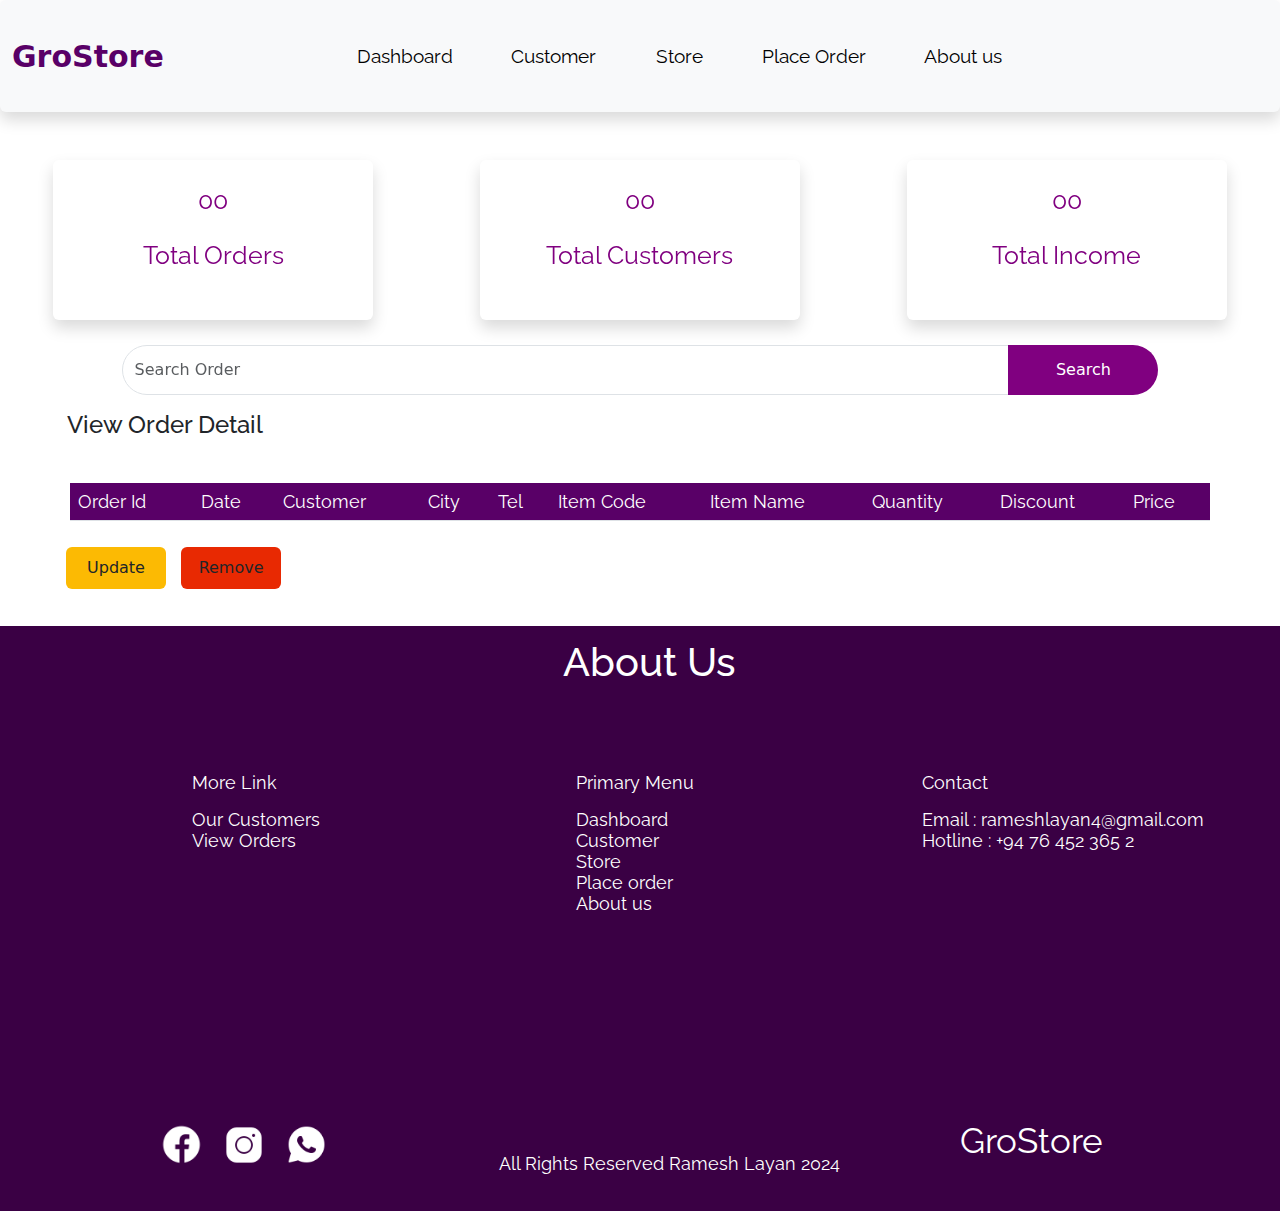
==== commit cc40f1ea: "add styles'" ====
--- a/index.html
+++ b/index.html
@@ -10,7 +10,6 @@
     <link rel="stylesheet" href="assets/stylesheet/buttonAnmation.css">
     <link rel="stylesheet" href="assets/stylesheet/storeManageCSSFile.css">
     <link rel="stylesheet" href="assets/stylesheet/placeOrderCSSFile.css">
-    <link rel="stylesheet" href="assets/stylesheet/dashboard.css">
 
     <style>
         .margin-left-0{
@@ -31,10 +30,8 @@
                 left: 242px;
             }
 
-
             #billBtn{
                 padding-left: 60px;
-
             }
 
             #addToCartBtn{
@@ -46,7 +43,7 @@
             }
 
             #DashGroStore{
-                -webkit-text-fill-color: #0a125e;
+                -webkit-text-fill-color: #590067;
                 font-weight: bold;
             }
 
@@ -910,7 +907,7 @@
         <nav class="navbar shadow p-3 mb-5 bg-body-tertiary rounded padding" style="background-color: #ffffff;">
             <nav class="navbar navbar-expand-lg">
                 <div class="container-fluid">
-                    <a id="DashGroStore" class="navbar-brand" href="#">Flower For You</a>
+                    <a id="DashGroStore" class="navbar-brand" href="#">GroStore</a>
                     <button class="navbar-toggler" type="button" data-bs-toggle="collapse" data-bs-target="#navbarNavAltMarkup" aria-controls="navbarNavAltMarkup" aria-expanded="false" aria-label="Toggle navigation">
                         <span class="navbar-toggler-icon"></span>
                     </button>
@@ -918,23 +915,23 @@
                     <div class="collapse navbar-collapse headerPosition" id="navbarNavAltMarkup">
                         <div class="navbar-nav position container topBotomBordersIn">
                             <span id="dashboard-tab" class="nav-link active" aria-current="page" href="">Dashboard &nbsp;&nbsp;&nbsp;&nbsp;&nbsp;</span>
-                            <span id="customer-tab" class="nav-link active">Customers &nbsp;&nbsp;&nbsp;&nbsp;&nbsp;</span>
-                            <span id="store-tab" class="nav-link active">Bouquets &nbsp;&nbsp;&nbsp;&nbsp;&nbsp;</span>
+                            <span id="customer-tab" class="nav-link active">Customer &nbsp;&nbsp;&nbsp;&nbsp;&nbsp;</span>
+                            <span id="store-tab" class="nav-link active">Store &nbsp;&nbsp;&nbsp;&nbsp;&nbsp;</span>
                             <span id="placeOrder-tab" class="nav-link active">Place Order &nbsp;&nbsp;&nbsp;&nbsp;&nbsp;</span>
-                            <!--                            <span class="nav-link active">About us &nbsp;&nbsp;&nbsp;&nbsp;&nbsp;</span>-->
-                        </div>
-                        <!--                        <div id="profileDropdown" class="dropdown">-->
-                        <!--                            <img class="profile btn-secondary dropdown-toggle" data-bs-toggle="dropdown" src="assets/image/profile.jpg" alt="profile" title="profile">-->
-
-                        <!--                            <ul id="dropdownList" class="dropdown-menu" aria-labelledby="dropdownMenuButton2">-->
-                        <!--                                <li><img id="dropdownImage" src="assets/image/profile.jpg" class="dropdown-item"></li>-->
-                        <!--                                <li id="" class="textAlignCenter"><a class="dropdown-item logout" href="file/loginPage.html">Logout</a></li>-->
-                        <!--                                <li><a class="dropdown-item profileDetail">Ramesh Layan</a></li>-->
-                        <!--                                <li><a class="dropdown-item profileDetail">Beruwala</a></li>-->
-                        <!--                                <li><a class="dropdown-item profileDetail">075 798 0223</a></li>-->
-                        <!--                                <li class="textAlignCenter"><a class="dropdown-item signup" href="file/signupPage.html">Sign Up</a></li>-->
-                        <!--                            </ul>-->
-                        <!--                        </div>-->
+                            <span class="nav-link active">About us &nbsp;&nbsp;&nbsp;&nbsp;&nbsp;</span>
+                        </div>
+                        <div id="profileDropdown" class="dropdown">
+                            <img class="profile btn-secondary dropdown-toggle" data-bs-toggle="dropdown" src="assets/image/profile.jpg" alt="profile" title="profile">
+
+                            <ul id="dropdownList" class="dropdown-menu" aria-labelledby="dropdownMenuButton2">
+                                <li><img id="dropdownImage" src="assets/image/profile.jpg" class="dropdown-item"></li>
+                                <li id="" class="textAlignCenter"><a class="dropdown-item logout" href="file/loginPage.html">Logout</a></li>
+                                <li><a class="dropdown-item profileDetail">Ramesh Layan</a></li>
+                                <li><a class="dropdown-item profileDetail">Beruwala</a></li>
+                                <li><a class="dropdown-item profileDetail">075 798 0223</a></li>
+                                <li class="textAlignCenter"><a class="dropdown-item signup" href="file/signupPage.html">Sign Up</a></li>
+                            </ul>
+                        </div>
                     </div>
                 </div>
             </nav>
@@ -960,9 +957,9 @@
     </div>
 
     <div class="row">
-        <!--            <div id="d1" class="tableTitleParent margin">-->
-        <!--                <h4 class="tableTitle">View Customers</h4>-->
-        <!--            </div>-->
+        <div id="d1" class="tableTitleParent margin">
+            <h4 class="tableTitle">View Customers</h4>
+        </div>
     </div>
 
     <div class="tableDiv customerTable">
@@ -1139,11 +1136,11 @@
         </div>
     </div>
 
-    <!--    <div class="row w-900">-->
-    <!--        <div class="margin tableTitleParent">-->
-    <!--            <h4 class="tableStoreTitle">View Items</h4>-->
-    <!--        </div>-->
-    <!--    </div>-->
+    <div class="row w-900">
+        <div class="margin tableTitleParent">
+            <h4 class="tableStoreTitle">View Items</h4>
+        </div>
+    </div>
 
     <div class="tableDiv storeTable">
         <table class="table">
@@ -1469,15 +1466,13 @@
 
 <!--dashboard-->
 <section id="dash-sec">
-
-
     <div class="row margin fonts">
         <div id="div1" class="card shadow col-md-5 card-container">
             <div>
                 <h2 class="cardText">00</h2>
                 <h5 class="cardText">Total Orders</h5>
             </div>
-            <!--            <div class="back">You can check here<br> the number of orders we<br> have received so far</div>-->
+            <div class="back">You can check here<br> the number of orders we<br> have received so far</div>
         </div>
 
         <div class="card shadow col-md-5 card-container">
@@ -1485,7 +1480,7 @@
                 <h2 class="cardText" id="customer">00</h2>
                 <h5 class="cardText">Total Customers</h5>
             </div>
-            <!--            <div class="back">The number of customers<br> registered in our system<br> so far can be checked here.</div>-->
+            <div class="back">The number of customers<br> registered in our system<br> so far can be checked here.</div>
         </div>
 
         <div class="card shadow col-md-5 card-container">
@@ -1493,7 +1488,7 @@
                 <h2 class="cardText">00</h2>
                 <h5 class="cardText">Total Income</h5>
             </div>
-            <!--            <div class="back">You can check here<br> the income received<br> by our shop so far</div>-->
+            <div class="back">You can check here<br> the income received<br> by our shop so far</div>
         </div>
     </div>
 
@@ -1532,10 +1527,10 @@
         </table>
     </div>
 
-    <!--    <div id="viewOrderBtnParent">-->
-    <!--        <button id ="updateButtonDash" type="button" class="btn btn-size btn-all btn-update updateBtn-color " data-bs-toggle="modal" data-bs-target="#updateOrderModal" ><span>Update</span></button>-->
-    <!--        <button id="removeButtonDash" type="button" class="btn btn-size btn-all btn-remove removeBtn-color " data-bs-toggle="modal" data-bs-target="#removeOrderModal"><span>Remove</span></button>-->
-    <!--    </div>-->
+    <div id="viewOrderBtnParent">
+        <button id ="updateButtonDash" type="button" class="btn btn-size btn-all btn-update updateBtn-color " data-bs-toggle="modal" data-bs-target="#updateOrderModal" ><span>Update</span></button>
+        <button id="removeButtonDash" type="button" class="btn btn-size btn-all btn-remove removeBtn-color " data-bs-toggle="modal" data-bs-target="#removeOrderModal"><span>Remove</span></button>
+    </div>
 
     <!--  update order modal  -->
     <div class="modal fade" id="updateOrderModal" tabindex="-1" aria-labelledby="exampleModalLabel" aria-hidden="true">
@@ -1709,7 +1704,45 @@
 </section>
 
 <!--Footer-->
-
+<footer id="footer" class="margin padding position footer fonts">
+    <div class="margin padding">
+        <div class="row margin padding">
+            <div id="mainDivF" class="position">
+                <div id="aboutUs" class="col-sm-4 col-xs">
+                    <h1 id="about">About Us</h1>
+                </div>
+                <div id="fDiv1" class="col-sm-4 col-xs">
+                    <p>More Link</p>
+                    <a href="#customer"><p>Our Customers<br><a href="#orders">View Orders</a></p></a>
+                </div>
+                <div id="fDiv2" class="col-sm-4 col-xs">
+                    <p>Primary Menu</p>
+                    <p><a href="#">Dashboard</a><br>
+                        <a href="customerManage.html">Customer</a><br>
+                        <a href="storeManage.html">Store</a><br>
+                        <a href="placeOrderManage.html">Place order
+                        </a><br>About us</p>
+                </div>
+                <div id="fDiv3" class="col-sm-4 col-xs">
+                    <p>Contact <Us></Us></p>
+                    <p>Email : rameshlayan4@gmail.com<br>Hotline : +94 76 452 365 2</p>
+                </div>
+
+                <div id="groStore" class="col-xs">
+                    <p class="margin">GroStore</p>
+                </div>
+                <div id="socialMedia" class="col-sm-4 col-xs">
+                    <img id="facebook" src="assets/image/icons8-facebook-64.png" alt="facebook" title="facebook.com">
+                    <img id="instagram" src="assets/image/icons8-instagram-50.png" alt="instagram" title="instagram.com">
+                    <img id="whatsapp" src="assets/image/icons8-whatsapp-50.png" alt="whatsapp" title="whatsapp.com">
+                </div>
+                <div id="allRights" class="col-sm-4 col-xs">
+                    <p class="margin">All Rights Reserved Ramesh Layan 2024</p>
+                </div>
+            </div>
+        </div>
+    </div>
+</footer>
 
 <script src="assets/lib/jquery-3.7.1.min.js"></script>
 <script type="module" src="controller/CustomerController.js"></script>
--- a/assets/stylesheet/dashboardCSSFile.css
+++ b/assets/stylesheet/dashboardCSSFile.css
@@ -0,0 +1,442 @@
+@import 'https://fonts.googleapis.com/css?family=Raleway';
+a:visited{
+    color: #FBDFFF;
+}
+
+a:link{
+    text-decoration: none;
+}
+
+#DashGroStore{
+    font-size: 30px;
+}
+
+#DashGroStore{
+    -webkit-text-fill-color: #590067;
+    font-weight: bold;
+}
+
+#profileDropdown{
+    width: 75px;
+    position: relative;
+    left: -20px;
+}
+
+/*#dropdownList{*/
+/*    width: 250px;*/
+/*    height: 400px;*/
+/*    position: absolute;*/
+/*    left: 9rem;*/
+/*}*/
+
+#dropdownImage{
+
+    width: 170px;
+    height: 150px;
+
+    border-radius: 100%;
+    position: relative;
+    left: 39px;
+}
+
+.textAlignCenter{
+    text-align: center;
+}
+
+.profileDetail{
+    -webkit-text-fill-color: gray;
+    position: relative;
+    left: 40px;
+    width: fit-content;
+}
+
+.signup{
+    -webkit-text-fill-color: #0066FF;
+    margin-top: 20px;
+}
+
+.logout{
+    text-align: center;
+    -webkit-text-fill-color: #590067;
+    font-weight: bold;
+
+    margin-bottom: 20px;
+}
+
+/*.headerPosition{*/
+/*    position: relative;*/
+/*    left: 100px;*/
+/*    top: 0px;*/
+/*}*/
+
+/*----------------------------------------------------------------------------------------------------------*/
+.fonts{
+    font-family: Raleway;
+}
+
+.card{
+    width: 320px;
+    height: 178px;
+    background-color: white;
+    margin: auto;
+    border: 0;
+    margin-bottom: 5px;
+}
+
+.cardText{
+    text-align: center;
+    -webkit-text-fill-color: purple;
+    margin: 25px;
+    font: 25px "Raleway";
+}
+
+/*Search bar*/
+.searchBarParent{
+    position: relative;
+    width: 95vw;
+    margin: 0;
+}
+
+.searchBar{
+    width: 81vw;
+    height: 50px;
+
+    position: absolute;
+    left: 10%;
+    top: 20px;
+}
+
+.searchInputField{
+    z-index: 1;
+    border-radius: 200px 0 0 200px;
+}
+
+.searchBtn{
+    border-radius: 200px;
+    width: 150px;
+    background-color: purple;
+    -webkit-text-fill-color: white;
+    border: 0;
+}
+
+.OrderTitle{
+    position: absolute;
+    top: 86px;
+    left: 55px;
+    font: 22px Raleway;
+    font-weight: bold;
+}
+
+.OrderTableHead{
+    background-color: #590067 !important;
+    -webkit-text-fill-color: white;
+    font: 18px Raleway;
+}
+
+.orderTableBody{
+    background-color: #FBDFFF!important;
+    -webkit-text-fill-color: black;
+}
+
+.orderDetailTable{
+    position: relative;
+    top: 86px;
+    margin: auto;
+
+    width: 89vw;
+}
+
+.tableDiv{
+    max-height: 240px; /* Set the maximum height of the container */
+    overflow-y: auto; /* Enable vertical scrolling */
+}
+
+.tableDiv{
+    table-layout: fixed; /* Prevent the table from resizing its columns */
+    white-space: nowrap; /* Prevent text wrapping */
+    overflow-x: auto; /* Enable horizontal scrolling */
+    overflow-y: scroll;
+}
+
+#viewOrderBtnParent{
+    position: relative;
+    top: 96px;
+    left: 66px;
+    width: fit-content;
+}
+
+.btn-size{
+    width: 100px;
+    margin-right: 10px;
+}
+
+.footer{
+    font-family: Raleway;
+    height: fit-content;
+    position: relative;
+    top: 8rem;
+}
+
+#mainDivF{
+    width: 100vw;
+    height: 65vh;
+    margin: 0;
+    background-color: #3A0044;
+
+    position: relative;
+    top: 5px;
+    font: 18px Raleway;
+}
+
+#aboutUs{
+    -webkit-text-fill-color: white;
+    position: absolute;
+    top: 2%;
+    left: 44%;
+}
+
+#fDiv1{
+    -webkit-text-fill-color: white;
+    position: absolute;
+    top: 25%;
+    left: 15%;
+}
+
+#fDiv2{
+    -webkit-text-fill-color: white;
+    position: absolute;
+    top: 25%;
+    left: 45%;
+}
+
+#fDiv3{
+    -webkit-text-fill-color: white;
+    position: absolute;
+    top: 25%;
+    left: 72%;
+
+    width: fit-content;
+}
+
+#allRights{
+    position: absolute;
+    top: 90%;
+    left: 39%;
+    -webkit-text-fill-color: white;
+}
+
+#groStore{
+    position: absolute;
+    top: 84.5%;
+    left: 75%;
+    -webkit-text-fill-color: white;
+
+    font-size: 35px;
+}
+
+#socialMedia{
+    position: absolute;
+    top: 84%;
+    left: 12%;
+}
+
+#facebook{
+    width: 55px;
+    aspect-ratio: 1/1;
+
+    position: relative;
+}
+
+#instagram{
+    width: 40px;
+    aspect-ratio: 1/1;
+
+    position: relative;
+    left: 10px;
+}
+
+#whatsapp{
+    width: 39px;
+    aspect-ratio: 1/1;
+
+    position: relative;
+    left: 28px;
+}
+
+.margin{
+    margin: 0;
+}
+
+.padding{
+    padding: 0;
+}
+
+.position{
+    position: relative;
+}
+
+#d1{
+    position: absolute;
+    width: fit-content;
+}
+
+.viewWidth{
+    width: 98vw;
+    height: 8vh;
+}
+
+section p{
+    margin: 0;
+}
+
+.padding{
+    padding: 0!important;
+}
+
+/*modal*/
+.updateTitleOrder{
+    position: absolute;
+    top: 15px;
+    left: 25%;
+}
+
+#line1UpdateOrder{
+    width: 230px;
+    height: 1px;
+    background-color: gray;
+
+    position: relative;
+    top: -20px;
+    left: 9rem;
+}
+
+.subTotal{
+
+}
+
+.discount{
+
+}
+
+.balance{
+
+}
+
+.textAlignRight{
+    text-align: right;
+}
+
+.textAlignCenter{
+    text-align: center;
+}
+
+/*header title animation*/
+div.container
+{
+    font-family: Raleway;
+    margin: 0 auto;
+    padding: 1em 3em;
+    text-align: center;
+    width: 800px;
+}
+
+div.container span
+{
+    color: #FFF;
+    text-decoration: none;
+    font: 19px Raleway;
+    margin: 0px 10px;
+    padding: 10px 10px;
+    position: relative;
+    top: 0.7rem;
+    z-index: 0;
+    cursor: pointer;
+}
+
+/* Top and Bottom borders come in */
+div.topBotomBordersIn span:before, div.topBotomBordersIn span:after
+{
+    position: absolute;
+    left: 12px;
+    width: 80%;
+    height: 2px;
+    background: #590067;
+    content: "";
+    opacity: 0;
+    transition: all 0.3s;
+}
+
+
+
+div.topBotomBordersIn span:before
+{
+    top: 0px;
+    transform: translateY(0px);
+}
+
+div.topBotomBordersIn span:after
+{
+    left: 12px;
+    bottom: 20px;
+    transform: translateY(10px);
+}
+
+div.topBotomBordersIn span:hover:before, div.topBotomBordersIn span:hover:after
+{
+    opacity: 1;
+    transform: translateY(0px);
+}
+
+/*card animation*/
+
+.card-container, .front, .back {
+    width: 20rem;
+    height: 10rem;
+}
+
+.back {
+    box-sizing: border-box;
+    padding: 20px;
+    border-radius: 4px;
+    box-shadow: 0 1rem 2rem rgba(0, 0, 0, .25);
+
+    font-family: BlinkMacSystemFont, "Segoe UI", sans-serif;
+    font-size: 2rem;
+    color: #fff;
+    text-align: center;
+}
+
+.back {
+    background-image: linear-gradient(to right bottom, #590067, #590067);
+    width: 322px;
+    height: 162px;
+
+    font: 22px Arial;
+    -webkit-text-fill-color: white;
+    font-weight: normal;
+    text-align: center;
+    padding-top: 40px;
+}
+
+.back {
+    position: absolute;
+    top: 0;
+    left: 0;
+    backface-visibility: hidden;
+    overflow: hidden;
+    transition: transform .8s ease;
+}
+
+.back {
+    transform: rotateY(180deg);
+}
+.card-container:hover .front {
+    transform: rotateY(-180deg);
+}
+.card-container:hover .back {
+    transform: rotateY(0deg);
+}
+
+.card-container {
+    perspective: 75rem;
+}--- a/assets/stylesheet/placeOrderCSSFile.css
+++ b/assets/stylesheet/placeOrderCSSFile.css
@@ -0,0 +1,187 @@
+@import 'https://fonts.googleapis.com/css?family=Raleway';
+
+.fonts{
+    font-family: Raleway;
+}
+
+.titleOrder{
+    z-index: -1;
+    position: absolute;
+    top: 22%;
+    left: 21%;
+}
+
+#bill{
+    top: 125px;
+}
+
+#line1{
+    background-color: gray;
+    width: 29rem;
+    height: 1px;
+
+    opacity: 50%;
+
+    position: relative;
+    top: -20px;
+    left: 158px;
+}
+
+#line2{
+    background-color: gray;
+    width: 45rem;
+    height: 1px;
+
+    transform: rotate(90deg);
+
+    opacity: 50%;
+
+    position: relative;
+    left: 21rem;
+    top: -19rem;
+}
+
+.margin-bottom{
+    margin-bottom: 20px;
+}
+
+.marginZero{
+    margin: 0;
+}
+
+.inputFieldMargin{
+    margin-left: 0px;
+}
+
+.placeOrderForm{
+    padding: 50px;
+}
+
+#addToCartBtn{
+    position: absolute;
+    right: 53.9%;
+    border: 0;
+    margin-top: 34px;
+
+}
+
+/*Billing Section*/
+
+.itemsDetails{
+    height: 340px;
+    margin: 40px;
+
+    position: relative;
+    top: 7rem;
+    z-index: 1;
+}
+
+.itemsDetails{
+    max-height: 340px; /* Set the maximum height of the container */
+    overflow-y: auto; /* Enable vertical scrolling */
+}
+
+.itemsDetails{
+    table-layout: fixed; /* Prevent the table from resizing its columns */
+    white-space: nowrap; /* Prevent text wrapping */
+    overflow-x: auto; /* Enable horizontal scrolling */
+    overflow-y: scroll;
+}
+
+.prices{
+    text-align: right;
+}
+
+.titleBill{
+    left: 38%;
+    -webkit-text-fill-color: #590067;
+}
+
+#pricesMainDiv{
+    position: relative;
+    top: 6rem;
+}
+
+#bill{
+    position: absolute;
+    left: 50%;
+    top: 25%;
+}
+
+.billPricesLabel{
+    width: fit-content;
+
+    position: absolute;
+    top: 0;
+    left: 40px;
+}
+
+.billPrices{
+    position: absolute;
+    right: 0;
+}
+
+.pricesContentPosition{
+    padding-right: 50px;
+}
+
+#billBtn{
+    position: relative;
+    top: 17rem;
+    padding-left: 12rem;
+}
+
+.btnSize{
+    width: 150px;
+}
+
+#cancelBtn{
+    border: 0;
+}
+
+#purchaseBtn{
+    border: 0;
+}
+
+.purpleTextColor{
+    border: 0;
+}
+
+#itemPriceListMainDiv{
+    position: absolute;
+    top: 0;
+    left: 13rem;
+    margin-right: 38px;
+}
+
+.item-container {
+    width: 500px;
+}
+
+.item-container img {
+    display: block;
+    position: absolute;
+    right: 13px;
+
+    width:24px;
+    height:24px;
+    border:none;
+    border-radius:5px;
+    margin-bottom:5px;
+}
+
+.price{
+    /*margin-left: 320px;*/
+    position: absolute;
+    left: 24rem;
+}
+
+.unit-price{
+    position: absolute;
+    left: 9rem;
+}
+
+.qty{
+    position: absolute;
+    left: 13.5rem;
+}--- a/assets/stylesheet/customerManageCSSFile.css
+++ b/assets/stylesheet/customerManageCSSFile.css
@@ -0,0 +1,102 @@
+@import 'https://fonts.googleapis.com/css?family=Raleway';
+
+.fonts{
+    font-family: Raleway;
+}
+
+.tableTitleParent{
+    z-index: -1;
+    position: relative;
+    left: 1020px;
+    top: 320px;
+    width: fit-content;
+}
+
+.tableTitle{
+    position: absolute;
+    left: 0rem;
+    top: 0px;
+    width:200px;
+}
+
+.buttons{
+    margin-right: 15px;
+    width: 110px;
+    border-radius: 7px;
+    font: 15px Raleway;
+}
+
+/*.newButton{*/
+/*   */
+/*}*/
+
+/*.updateButton{*/
+/*    margin-right: 15px;*/
+/*    width: 110px;*/
+/*    border-radius: 7px;*/
+/*    font: 15px Raleway;*/
+/*}*/
+
+/*.removeButton{*/
+/*    width: 110px;*/
+/*    border-radius: 7px;*/
+/*    font: 15px Raleway;*/
+/*}*/
+
+.whiteTextColor{
+    -webkit-text-fill-color: white;
+}
+
+.noBorder{
+    border: 0;
+}
+
+.relativePosition{
+    position: relative;
+}
+
+.absolutePosition{
+    position: absolute;
+}
+
+.crudButton{
+    top: 108px;
+    left: 124px;
+
+    width:600px;
+}
+
+/*customer table*/
+
+/*.viewCustomerTitle{*/
+/*    position: relative;*/
+/*    top: 151px;*/
+/*    left: 66rem;*/
+
+/*    width: fit-content;*/
+/*    font: 20px Raleway;*/
+/*}*/
+
+.customerTable{
+    position: relative;
+    top: 198px;
+
+    margin: auto;
+    width: 82vw;
+}
+
+/*modal*/
+
+.margin-bottom{
+    margin-bottom: 10px;
+}
+
+.saveChanges{
+    background-color: #590067;
+    border: 0;
+}
+
+.close{
+    background-color: #ED6400;
+    border: 0;
+}--- a/assets/stylesheet/buttonAnmation.css
+++ b/assets/stylesheet/buttonAnmation.css
@@ -0,0 +1,521 @@
+
+.btn-all {
+    /*background-color:#ED6400 ;*/
+    line-height: 42px;
+    padding: 0;
+    border: none;
+}
+
+.btn-all span {
+    position: relative;
+    display: block;
+    width: 100%;
+    height: 100%;
+}
+
+.btn-all:before{
+    height: 0%;
+    width: 2px;
+}
+
+.btn-all:after {
+    width: 0%;
+    height: 2px;
+}
+
+.btn-all:hover{
+    color: #6F0082;
+    background: transparent;
+}
+
+.btn-all:hover:before {
+    height: 100%;
+}
+
+.btn-all:hover:after {
+    width: 23%;
+}
+
+.btn-all span:before {
+    width: 2px;
+    height: 0%;
+}
+.btn-all span:after {
+    height: 2px;
+    width: 0%;
+}
+.btn-all span:hover:before {
+    height: 100%;
+}
+.btn-all span:hover:after {
+    width: 100%;
+}
+
+/*cancel button*/
+
+.cancelBtn-color{
+    background-color: #ED6400;
+}
+
+.btn-cancel span:before,
+.btn-cancel span:after {
+    /*top-left border color*/
+    position: absolute;
+    content: "";
+    left: 0;
+    top: 0;
+    background-color: #ED6400;
+    box-shadow:
+            -7px -7px 20px 0px rgba(255,255,255,.9),
+            -4px -4px 5px 0px rgba(255,255,255,.9),
+            7px 7px 20px 0px rgba(0,0,0,.2),
+            4px 4px 5px 0px rgba(0,0,0,.3);
+    transition: all 0.3s ease;
+}
+
+.btn-cancel:before,
+.btn-cancel:after {
+
+    /*right-bottom border color*/
+    position: absolute;
+    content: "";
+    right: 315px;
+    bottom: 0;
+    background-color:#ED6400;
+    box-shadow:
+            -7px -7px 20px 0px rgba(255,255,255,.9),
+            -4px -4px 5px 0px rgba(255,255,255,.9),
+            7px 7px 20px 0px rgba(0,0,0,.2),
+            4px 4px 5px 0px rgba(0,0,0,.3);
+    transition: all 0.3s ease;
+}
+
+.btn-cancel:hover:after {
+    width: 22.6%;
+}
+
+
+/*purchase*/
+
+.btn-purchase:before,
+.btn-purchase:after {
+
+    /*right-bottom border color*/
+    position: absolute;
+    content: "";
+    right: 162px;
+    bottom: 0;
+    background-color:#03A100;
+    box-shadow:
+            -7px -7px 20px 0px rgba(255,255,255,.9),
+            -4px -4px 5px 0px rgba(255,255,255,.9),
+            7px 7px 20px 0px rgba(0,0,0,.2),
+            4px 4px 5px 0px rgba(0,0,0,.3);
+    transition: all 0.3s ease;
+}
+
+.btn-purchase span:before,
+.btn-purchase span:after {
+    /*top-left border color*/
+    position: absolute;
+    content: "";
+    left: 0;
+    top: 0;
+    background-color: #03A100;
+    box-shadow:
+            -7px -7px 20px 0px rgba(255,255,255,.9),
+            -4px -4px 5px 0px rgba(255,255,255,.9),
+            7px 7px 20px 0px rgba(0,0,0,.2),
+            4px 4px 5px 0px rgba(0,0,0,.3);
+    transition: all 0.3s ease;
+}
+.btn-purchase:hover:after {
+    width: 22.6%;
+}
+
+.purchaseBtn-color{
+    background-color: #03A100;
+}
+
+/*addToCart*/
+
+.btn-addToCart span:before,
+.btn-addToCart span:after {
+    /*top-left border color*/
+    position: absolute;
+    content: "";
+    left: 0;
+    top:0;
+    background-color: #6F0082;
+    box-shadow:
+            -7px -7px 20px 0px rgba(255,255,255,.9),
+            -4px -4px 5px 0px rgba(255,255,255,.9),
+            7px 7px 20px 0px rgba(0,0,0,.2),
+            4px 4px 5px 0px rgba(0,0,0,.3);
+    transition: all 0.3s ease;
+}
+
+.btn-addToCart:before,
+.btn-addToCart:after {
+
+    /*right-bottom border color*/
+    position: absolute;
+    content: "";
+    right: 0;
+    bottom: 0;
+    background-color:#6F0082;
+    box-shadow:
+            -7px -7px 20px 0px rgba(255,255,255,.9),
+            -4px -4px 5px 0px rgba(255,255,255,.9),
+            7px 7px 20px 0px rgba(0,0,0,.2),
+            4px 4px 5px 0px rgba(0,0,0,.3);
+    transition: all 0.3s ease;
+}
+
+.btn-addToCart:hover:after {
+    width: 100%;
+}
+
+.addToCartBtn-color{
+    background-color: #6F0082;
+}
+
+/*dashboard button*/
+
+/*update button*/
+.btn-update span:before,
+.btn-update span:after {
+    /*top-left border color*/
+    position: absolute;
+    content: "";
+    left: 0;
+    top:0;
+    background-color: #fcba03;
+    box-shadow:
+            -7px -7px 20px 0px rgba(255,255,255,.9),
+            -4px -4px 5px 0px rgba(255,255,255,.9),
+            7px 7px 20px 0px rgba(0,0,0,.2),
+            4px 4px 5px 0px rgba(0,0,0,.3);
+    transition: all 0.3s ease;
+}
+
+.btn-update:before,
+.btn-update:after {
+
+    /*right-bottom border color*/
+    position: absolute;
+    content: "";
+    right: 123px;
+    bottom: 0;
+    background-color:#fcba03;
+    box-shadow:
+            -7px -7px 20px 0px rgba(255,255,255,.9),
+            -4px -4px 5px 0px rgba(255,255,255,.9),
+            7px 7px 20px 0px rgba(0,0,0,.2),
+            4px 4px 5px 0px rgba(0,0,0,.3);
+    transition: all 0.3s ease;
+}
+
+.btn-update:hover:after {
+    width: 45%;
+}
+
+.updateBtn-color{
+    background-color: #fcba03;
+}
+
+/*remove button*/
+.btn-remove span:before,
+.btn-remove span:after {
+    /*top-left border color*/
+    position: absolute;
+    content: "";
+    left: 0;
+    top:0;
+    background-color: #e82902;
+    box-shadow:
+            -7px -7px 20px 0px rgba(255,255,255,.9),
+            -4px -4px 5px 0px rgba(255,255,255,.9),
+            7px 7px 20px 0px rgba(0,0,0,.2),
+            4px 4px 5px 0px rgba(0,0,0,.3);
+    transition: all 0.3s ease;
+}
+
+.btn-remove:before,
+.btn-remove:after {
+
+    /*right-bottom border color*/
+    position: absolute;
+    content: "";
+    right: 8px;
+    bottom: 0;
+    background-color:#e82902;
+    box-shadow:
+            -7px -7px 20px 0px rgba(255,255,255,.9),
+            -4px -4px 5px 0px rgba(255,255,255,.9),
+            7px 7px 20px 0px rgba(0,0,0,.2),
+            4px 4px 5px 0px rgba(0,0,0,.3);
+    transition: all 0.3s ease;
+}
+
+.btn-remove:hover:after {
+    width: 45.5%;
+}
+
+.removeBtn-color{
+    background-color: #e82902;
+}
+
+/*customer manage update*/
+.btn-update-customer span:before,
+.btn-update-customer span:after {
+    /*top-left border color*/
+    position: absolute;
+    content: "";
+    left: 0;
+    top:0;
+    background-color: #fcba03;
+    box-shadow:
+            -7px -7px 20px 0px rgba(255,255,255,.9),
+            -4px -4px 5px 0px rgba(255,255,255,.9),
+            7px 7px 20px 0px rgba(0,0,0,.2),
+            4px 4px 5px 0px rgba(0,0,0,.3);
+    transition: all 0.3s ease;
+}
+
+.btn-update-customer:before,
+.btn-update-customer:after {
+
+    /*right-bottom border color*/
+    position: absolute;
+    content: "";
+    right: 348px;
+    bottom: 0;
+    background-color:#fcba03;
+    box-shadow:
+            -7px -7px 20px 0px rgba(255,255,255,.9),
+            -4px -4px 5px 0px rgba(255,255,255,.9),
+            7px 7px 20px 0px rgba(0,0,0,.2),
+            4px 4px 5px 0px rgba(0,0,0,.3);
+    transition: all 0.3s ease;
+}
+
+.btn-update-customer:hover:after {
+    width: 18.3%;
+}
+
+.btn-Store:hover:after {
+    width: 25.3%;
+}
+
+.updateBtn-color{
+    background-color: #fcba03;
+}
+
+/*customer new button*/
+.btn-new:before,
+.btn-new:after {
+
+    /*right-bottom border color*/
+    position: absolute;
+    content: "";
+    right: 478px;
+    bottom: 0;
+    background-color:#03A100;
+    box-shadow:
+            -7px -7px 20px 0px rgba(255,255,255,.9),
+            -4px -4px 5px 0px rgba(255,255,255,.9),
+            7px 7px 20px 0px rgba(0,0,0,.2),
+            4px 4px 5px 0px rgba(0,0,0,.3);
+    transition: all 0.3s ease;
+}
+
+.btn-new span:before,
+.btn-new span:after {
+    /*top-left border color*/
+    position: absolute;
+    content: "";
+    left: 0;
+    top: 0;
+    background-color: #03A100;
+    box-shadow:
+            -7px -7px 20px 0px rgba(255,255,255,.9),
+            -4px -4px 5px 0px rgba(255,255,255,.9),
+            7px 7px 20px 0px rgba(0,0,0,.2),
+            4px 4px 5px 0px rgba(0,0,0,.3);
+    transition: all 0.3s ease;
+}
+
+.newBtn-color{
+    background-color: #03A100;
+}
+
+.btn-new:hover:after {
+    /*width: 18.3%;*/
+}
+
+/*customer remove*/
+/*remove button*/
+.btn-remove-customer span:before,
+.btn-remove-customer span:after {
+    /*top-left border color*/
+    position: absolute;
+    content: "";
+    left: 0;
+    top:0;
+    background-color: #e82902;
+    box-shadow:
+            -7px -7px 20px 0px rgba(255,255,255,.9),
+            -4px -4px 5px 0px rgba(255,255,255,.9),
+            7px 7px 20px 0px rgba(0,0,0,.2),
+            4px 4px 5px 0px rgba(0,0,0,.3);
+    transition: all 0.3s ease;
+}
+
+.btn-remove-customer:before,
+.btn-remove-customer:after {
+
+    /*right-bottom border color*/
+    position: absolute;
+    content: "";
+    right: 220px;
+    bottom: 0;
+    background-color:#e82902;
+    box-shadow:
+            -7px -7px 20px 0px rgba(255,255,255,.9),
+            -4px -4px 5px 0px rgba(255,255,255,.9),
+            7px 7px 20px 0px rgba(0,0,0,.2),
+            4px 4px 5px 0px rgba(0,0,0,.3);
+    transition: all 0.3s ease;
+}
+
+.btn-remove-customer:hover:after {
+    width: 18.3%;
+}
+
+.removeBtn-color{
+    background-color: #e82902;
+}
+
+
+/*store crud button*/
+.btn-update-store span:before,
+.btn-update-store span:after {
+    /*top-left border color*/
+    position: absolute;
+    content: "";
+    left: 0;
+    top:0;
+    background-color: #fcba03;
+    box-shadow:
+            -7px -7px 20px 0px rgba(255,255,255,.9),
+            -4px -4px 5px 0px rgba(255,255,255,.9),
+            7px 7px 20px 0px rgba(0,0,0,.2),
+            4px 4px 5px 0px rgba(0,0,0,.3);
+    transition: all 0.3s ease;
+}
+
+.btn-update-store:before,
+.btn-update-store:after {
+
+    /*right-bottom border color*/
+    position: absolute;
+    content: "";
+    right: 145px;
+    bottom: 0;
+    background-color:#fcba03;
+    box-shadow:
+            -7px -7px 20px 0px rgba(255,255,255,.9),
+            -4px -4px 5px 0px rgba(255,255,255,.9),
+            7px 7px 20px 0px rgba(0,0,0,.2),
+            4px 4px 5px 0px rgba(0,0,0,.3);
+    transition: all 0.3s ease;
+}
+
+.btn-update-store:hover:after {
+    width: 28.3%;
+}
+
+/*remove button*/
+.btn-remove-store span:before,
+.btn-remove-store span:after {
+    /*top-left border color*/
+    position: absolute;
+    content: "";
+    left: 0;
+    top:0;
+    background-color: #e82902;
+    box-shadow:
+            -7px -7px 20px 0px rgba(255,255,255,.9),
+            -4px -4px 5px 0px rgba(255,255,255,.9),
+            7px 7px 20px 0px rgba(0,0,0,.2),
+            4px 4px 5px 0px rgba(0,0,0,.3);
+    transition: all 0.3s ease;
+}
+
+.btn-remove-store:before,
+.btn-remove-store:after {
+
+    /*right-bottom border color*/
+    position: absolute;
+    content: "";
+    right: 15px;
+    bottom: 0;
+    background-color:#e82902;
+    box-shadow:
+            -7px -7px 20px 0px rgba(255,255,255,.9),
+            -4px -4px 5px 0px rgba(255,255,255,.9),
+            7px 7px 20px 0px rgba(0,0,0,.2),
+            4px 4px 5px 0px rgba(0,0,0,.3);
+    transition: all 0.3s ease;
+}
+
+.btn-remove-store:hover:after {
+    width: 28%;
+}
+
+.removeBtn-color{
+    background-color: #e82902;
+}
+
+/*new button*/
+.btn-new-store:before,
+.btn-new-store:after {
+
+    /*right-bottom border color*/
+    position: absolute;
+    content: "";
+    right: 272px;
+    bottom: 0;
+    background-color:#03A100;
+    box-shadow:
+            -7px -7px 20px 0px rgba(255,255,255,.9),
+            -4px -4px 5px 0px rgba(255,255,255,.9),
+            7px 7px 20px 0px rgba(0,0,0,.2),
+            4px 4px 5px 0px rgba(0,0,0,.3);
+    transition: all 0.3s ease;
+}
+
+.btn-new-store span:before,
+.btn-new-store span:after {
+    /*top-left border color*/
+    position: absolute;
+    content: "";
+    left: 0;
+    top: 0;
+    background-color: #03A100;
+    box-shadow:
+            -7px -7px 20px 0px rgba(255,255,255,.9),
+            -4px -4px 5px 0px rgba(255,255,255,.9),
+            7px 7px 20px 0px rgba(0,0,0,.2),
+            4px 4px 5px 0px rgba(0,0,0,.3);
+    transition: all 0.3s ease;
+}
+
+.newBtn-color{
+    background-color: #03A100;
+}
+
+.btn-new-store:hover:after {
+    width: 28.6%;
+}--- a/assets/stylesheet/storeManageCSSFile.css
+++ b/assets/stylesheet/storeManageCSSFile.css
@@ -0,0 +1,39 @@
+@import 'https://fonts.googleapis.com/css?family=Raleway';
+
+.fonts{
+    font-family: Raleway;
+}
+
+.viewStoreTableTitle{
+    position: relative;
+    top: 152px;
+    left: 67.5rem;
+
+    width: fit-content;
+    font: 22px Raleway;
+}
+
+.storeTable{
+    position: relative;
+    top: 190px;
+
+    margin: auto;
+    width: 82vw;
+}
+
+.tableStoreTitle{
+    font-family: Raleway;
+    position: absolute;
+    left: 4rem;
+    top: -165px;
+    width: 200px;
+}
+
+.tableTitleSubDiv{
+    width: 250px;
+}
+
+.tableTitleParentDiv{
+    width: 1300px;
+}
+
--- a/assets/stylesheet/placeOrderCSSFile.css
+++ b/assets/stylesheet/placeOrderCSSFile.css
@@ -0,0 +1,187 @@
+@import 'https://fonts.googleapis.com/css?family=Raleway';
+
+.fonts{
+    font-family: Raleway;
+}
+
+.titleOrder{
+    z-index: -1;
+    position: absolute;
+    top: 22%;
+    left: 21%;
+}
+
+#bill{
+    top: 125px;
+}
+
+#line1{
+    background-color: gray;
+    width: 29rem;
+    height: 1px;
+
+    opacity: 50%;
+
+    position: relative;
+    top: -20px;
+    left: 158px;
+}
+
+#line2{
+    background-color: gray;
+    width: 45rem;
+    height: 1px;
+
+    transform: rotate(90deg);
+
+    opacity: 50%;
+
+    position: relative;
+    left: 21rem;
+    top: -19rem;
+}
+
+.margin-bottom{
+    margin-bottom: 20px;
+}
+
+.marginZero{
+    margin: 0;
+}
+
+.inputFieldMargin{
+    margin-left: 0px;
+}
+
+.placeOrderForm{
+    padding: 50px;
+}
+
+#addToCartBtn{
+    position: absolute;
+    right: 53.9%;
+    border: 0;
+    margin-top: 34px;
+
+}
+
+/*Billing Section*/
+
+.itemsDetails{
+    height: 340px;
+    margin: 40px;
+
+    position: relative;
+    top: 7rem;
+    z-index: 1;
+}
+
+.itemsDetails{
+    max-height: 340px; /* Set the maximum height of the container */
+    overflow-y: auto; /* Enable vertical scrolling */
+}
+
+.itemsDetails{
+    table-layout: fixed; /* Prevent the table from resizing its columns */
+    white-space: nowrap; /* Prevent text wrapping */
+    overflow-x: auto; /* Enable horizontal scrolling */
+    overflow-y: scroll;
+}
+
+.prices{
+    text-align: right;
+}
+
+.titleBill{
+    left: 38%;
+    -webkit-text-fill-color: #590067;
+}
+
+#pricesMainDiv{
+    position: relative;
+    top: 6rem;
+}
+
+#bill{
+    position: absolute;
+    left: 50%;
+    top: 25%;
+}
+
+.billPricesLabel{
+    width: fit-content;
+
+    position: absolute;
+    top: 0;
+    left: 40px;
+}
+
+.billPrices{
+    position: absolute;
+    right: 0;
+}
+
+.pricesContentPosition{
+    padding-right: 50px;
+}
+
+#billBtn{
+    position: relative;
+    top: 17rem;
+    padding-left: 12rem;
+}
+
+.btnSize{
+    width: 150px;
+}
+
+#cancelBtn{
+    border: 0;
+}
+
+#purchaseBtn{
+    border: 0;
+}
+
+.purpleTextColor{
+    border: 0;
+}
+
+#itemPriceListMainDiv{
+    position: absolute;
+    top: 0;
+    left: 13rem;
+    margin-right: 38px;
+}
+
+.item-container {
+    width: 500px;
+}
+
+.item-container img {
+    display: block;
+    position: absolute;
+    right: 13px;
+
+    width:24px;
+    height:24px;
+    border:none;
+    border-radius:5px;
+    margin-bottom:5px;
+}
+
+.price{
+    /*margin-left: 320px;*/
+    position: absolute;
+    left: 24rem;
+}
+
+.unit-price{
+    position: absolute;
+    left: 9rem;
+}
+
+.qty{
+    position: absolute;
+    left: 13.5rem;
+}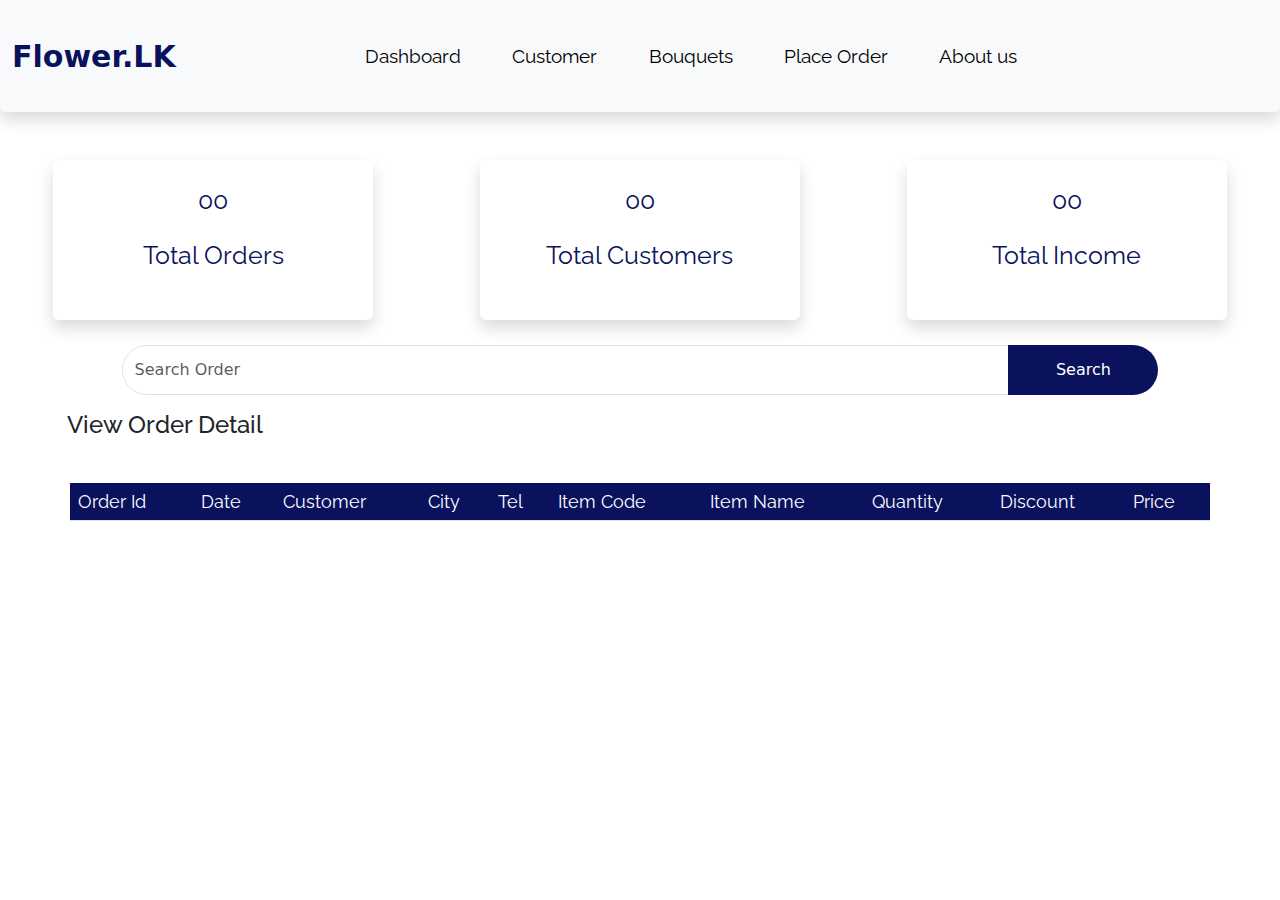
==== commit c7b06f2a: "add jquery" ====
--- a/index.html
+++ b/index.html
@@ -10,6 +10,7 @@
     <link rel="stylesheet" href="assets/stylesheet/buttonAnmation.css">
     <link rel="stylesheet" href="assets/stylesheet/storeManageCSSFile.css">
     <link rel="stylesheet" href="assets/stylesheet/placeOrderCSSFile.css">
+    <link rel="stylesheet" href="assets/stylesheet/dashboard.css">
 
     <style>
         .margin-left-0{
@@ -43,7 +44,7 @@
             }
 
             #DashGroStore{
-                -webkit-text-fill-color: #590067;
+                -webkit-text-fill-color: #0a125e;
                 font-weight: bold;
             }
 
@@ -86,7 +87,7 @@
 
             .logout{
                 text-align: center;
-                -webkit-text-fill-color: #590067;
+                -webkit-text-fill-color: #0a125e;
                 font-weight: bold;
 
                 margin-bottom: 20px;
@@ -129,7 +130,7 @@
 
             .cardText{
                 text-align: center;
-                -webkit-text-fill-color: purple;
+                -webkit-text-fill-color: #0a125e;
                 margin: 25px;
                 font: 25px "Raleway";
             }
@@ -157,7 +158,7 @@
             .searchBtn{
                 border-radius: 200px;
                 width: 150px;
-                background-color: purple;
+                background-color: #0a125e;
                 -webkit-text-fill-color: white;
                 border: 0;
             }
@@ -171,7 +172,7 @@
             }
 
             .OrderTableHead{
-                background-color: #590067 !important;
+                background-color: #0a125e !important;
                 -webkit-text-fill-color: white;
                 font: 18px Raleway;
             }
@@ -223,7 +224,7 @@
                 width: 100vw;
                 height: 67vh;
                 margin: 0;
-                background-color: #3A0044;
+                background-color: #0a125e;
 
                 position: relative;
                 top: 5px;
@@ -382,7 +383,7 @@
                 left: 227px;
                 width: 20%;
                 height: 2px;
-                background: #590067;
+                background: #0a125e;
                 content: "";
                 opacity: 0;
                 transition: all 0.3s;
@@ -573,7 +574,7 @@
             }
 
             #DashGroStore{
-                -webkit-text-fill-color: #590067;
+                -webkit-text-fill-color: #0a125e !important;
                 font-weight: bold;
             }
 
@@ -616,7 +617,7 @@
 
             .logout{
                 text-align: center;
-                -webkit-text-fill-color: #590067;
+                -webkit-text-fill-color: #0a125e;
                 font-weight: bold;
 
                 margin-bottom: 20px;
@@ -658,7 +659,7 @@
 
             .cardText{
                 text-align: center;
-                -webkit-text-fill-color: purple;
+                -webkit-text-fill-color: #0a125e;
                 margin: 25px;
                 font: 25px "Raleway";
             }
@@ -686,7 +687,7 @@
             .searchBtn{
                 border-radius: 200px;
                 width: 150px;
-                background-color: purple;
+                background-color: #0a125e;
                 -webkit-text-fill-color: white;
                 border: 0;
             }
@@ -700,7 +701,7 @@
             }
 
             .OrderTableHead{
-                background-color: #590067 !important;
+                background-color: #0a125e !important;
                 -webkit-text-fill-color: white;
                 font: 18px Raleway;
             }
@@ -748,7 +749,7 @@
                 width: 100vw;
                 height: 65vh;
                 margin: 0;
-                background-color: #3A0044;
+                background-color: #0a125e;
 
                 position: relative;
                 top: 5px;
@@ -897,6 +898,7 @@
                 text-align: center;
             }
         }
+
     </style>
 </head>
 <body>
@@ -907,7 +909,7 @@
         <nav class="navbar shadow p-3 mb-5 bg-body-tertiary rounded padding" style="background-color: #ffffff;">
             <nav class="navbar navbar-expand-lg">
                 <div class="container-fluid">
-                    <a id="DashGroStore" class="navbar-brand" href="#">GroStore</a>
+                    <a id="DashGroStore" class="navbar-brand" href="#" style="color: darkblue">Flower.LK</a>
                     <button class="navbar-toggler" type="button" data-bs-toggle="collapse" data-bs-target="#navbarNavAltMarkup" aria-controls="navbarNavAltMarkup" aria-expanded="false" aria-label="Toggle navigation">
                         <span class="navbar-toggler-icon"></span>
                     </button>
@@ -916,7 +918,7 @@
                         <div class="navbar-nav position container topBotomBordersIn">
                             <span id="dashboard-tab" class="nav-link active" aria-current="page" href="">Dashboard &nbsp;&nbsp;&nbsp;&nbsp;&nbsp;</span>
                             <span id="customer-tab" class="nav-link active">Customer &nbsp;&nbsp;&nbsp;&nbsp;&nbsp;</span>
-                            <span id="store-tab" class="nav-link active">Store &nbsp;&nbsp;&nbsp;&nbsp;&nbsp;</span>
+                            <span id="store-tab" class="nav-link active">Bouquets &nbsp;&nbsp;&nbsp;&nbsp;&nbsp;</span>
                             <span id="placeOrder-tab" class="nav-link active">Place Order &nbsp;&nbsp;&nbsp;&nbsp;&nbsp;</span>
                             <span class="nav-link active">About us &nbsp;&nbsp;&nbsp;&nbsp;&nbsp;</span>
                         </div>
@@ -926,9 +928,9 @@
                             <ul id="dropdownList" class="dropdown-menu" aria-labelledby="dropdownMenuButton2">
                                 <li><img id="dropdownImage" src="assets/image/profile.jpg" class="dropdown-item"></li>
                                 <li id="" class="textAlignCenter"><a class="dropdown-item logout" href="file/loginPage.html">Logout</a></li>
-                                <li><a class="dropdown-item profileDetail">Ramesh Layan</a></li>
-                                <li><a class="dropdown-item profileDetail">Beruwala</a></li>
-                                <li><a class="dropdown-item profileDetail">075 798 0223</a></li>
+<!--                                <li><a class="dropdown-item profileDetail">Ramesh Layan</a></li>-->
+<!--                                <li><a class="dropdown-item profileDetail">Beruwala</a></li>-->
+<!--                                <li><a class="dropdown-item profileDetail">075 798 0223</a></li>-->
                                 <li class="textAlignCenter"><a class="dropdown-item signup" href="file/signupPage.html">Sign Up</a></li>
                             </ul>
                         </div>
@@ -1472,7 +1474,6 @@
                 <h2 class="cardText">00</h2>
                 <h5 class="cardText">Total Orders</h5>
             </div>
-            <div class="back">You can check here<br> the number of orders we<br> have received so far</div>
         </div>
 
         <div class="card shadow col-md-5 card-container">
@@ -1480,7 +1481,6 @@
                 <h2 class="cardText" id="customer">00</h2>
                 <h5 class="cardText">Total Customers</h5>
             </div>
-            <div class="back">The number of customers<br> registered in our system<br> so far can be checked here.</div>
         </div>
 
         <div class="card shadow col-md-5 card-container">
@@ -1488,7 +1488,6 @@
                 <h2 class="cardText">00</h2>
                 <h5 class="cardText">Total Income</h5>
             </div>
-            <div class="back">You can check here<br> the income received<br> by our shop so far</div>
         </div>
     </div>
 
@@ -1527,10 +1526,10 @@
         </table>
     </div>
 
-    <div id="viewOrderBtnParent">
-        <button id ="updateButtonDash" type="button" class="btn btn-size btn-all btn-update updateBtn-color " data-bs-toggle="modal" data-bs-target="#updateOrderModal" ><span>Update</span></button>
-        <button id="removeButtonDash" type="button" class="btn btn-size btn-all btn-remove removeBtn-color " data-bs-toggle="modal" data-bs-target="#removeOrderModal"><span>Remove</span></button>
-    </div>
+<!--    <div id="viewOrderBtnParent">-->
+<!--        <button id ="updateButtonDash" type="button" class="btn btn-size btn-all btn-update updateBtn-color " data-bs-toggle="modal" data-bs-target="#updateOrderModal" ><span>Update</span></button>-->
+<!--        <button id="removeButtonDash" type="button" class="btn btn-size btn-all btn-remove removeBtn-color " data-bs-toggle="modal" data-bs-target="#removeOrderModal"><span>Remove</span></button>-->
+<!--    </div>-->
 
     <!--  update order modal  -->
     <div class="modal fade" id="updateOrderModal" tabindex="-1" aria-labelledby="exampleModalLabel" aria-hidden="true">
@@ -1703,46 +1702,7 @@
     </div>
 </section>
 
-<!--Footer-->
-<footer id="footer" class="margin padding position footer fonts">
-    <div class="margin padding">
-        <div class="row margin padding">
-            <div id="mainDivF" class="position">
-                <div id="aboutUs" class="col-sm-4 col-xs">
-                    <h1 id="about">About Us</h1>
-                </div>
-                <div id="fDiv1" class="col-sm-4 col-xs">
-                    <p>More Link</p>
-                    <a href="#customer"><p>Our Customers<br><a href="#orders">View Orders</a></p></a>
-                </div>
-                <div id="fDiv2" class="col-sm-4 col-xs">
-                    <p>Primary Menu</p>
-                    <p><a href="#">Dashboard</a><br>
-                        <a href="customerManage.html">Customer</a><br>
-                        <a href="storeManage.html">Store</a><br>
-                        <a href="placeOrderManage.html">Place order
-                        </a><br>About us</p>
-                </div>
-                <div id="fDiv3" class="col-sm-4 col-xs">
-                    <p>Contact <Us></Us></p>
-                    <p>Email : rameshlayan4@gmail.com<br>Hotline : +94 76 452 365 2</p>
-                </div>
-
-                <div id="groStore" class="col-xs">
-                    <p class="margin">GroStore</p>
-                </div>
-                <div id="socialMedia" class="col-sm-4 col-xs">
-                    <img id="facebook" src="assets/image/icons8-facebook-64.png" alt="facebook" title="facebook.com">
-                    <img id="instagram" src="assets/image/icons8-instagram-50.png" alt="instagram" title="instagram.com">
-                    <img id="whatsapp" src="assets/image/icons8-whatsapp-50.png" alt="whatsapp" title="whatsapp.com">
-                </div>
-                <div id="allRights" class="col-sm-4 col-xs">
-                    <p class="margin">All Rights Reserved Ramesh Layan 2024</p>
-                </div>
-            </div>
-        </div>
-    </div>
-</footer>
+
 
 <script src="assets/lib/jquery-3.7.1.min.js"></script>
 <script type="module" src="controller/CustomerController.js"></script>
--- a/assets/stylesheet/dashboardCSSFile.css
+++ b/assets/stylesheet/dashboardCSSFile.css
@@ -12,7 +12,7 @@
 }
 
 #DashGroStore{
-    -webkit-text-fill-color: #590067;
+    -webkit-text-fill-color: #0a125e;
     font-weight: bold;
 }
 
@@ -22,12 +22,6 @@
     left: -20px;
 }
 
-/*#dropdownList{*/
-/*    width: 250px;*/
-/*    height: 400px;*/
-/*    position: absolute;*/
-/*    left: 9rem;*/
-/*}*/
 
 #dropdownImage{
 
@@ -57,7 +51,7 @@
 
 .logout{
     text-align: center;
-    -webkit-text-fill-color: #590067;
+    -webkit-text-fill-color: #0a125e;
     font-weight: bold;
 
     margin-bottom: 20px;
@@ -85,7 +79,7 @@
 
 .cardText{
     text-align: center;
-    -webkit-text-fill-color: purple;
+    -webkit-text-fill-color: #0a125e;
     margin: 25px;
     font: 25px "Raleway";
 }
@@ -114,7 +108,7 @@
 .searchBtn{
     border-radius: 200px;
     width: 150px;
-    background-color: purple;
+    background-color: #0a125e;
     -webkit-text-fill-color: white;
     border: 0;
 }
@@ -128,7 +122,7 @@
 }
 
 .OrderTableHead{
-    background-color: #590067 !important;
+    background-color: #0a125e !important;
     -webkit-text-fill-color: white;
     font: 18px Raleway;
 }
@@ -181,7 +175,7 @@
     width: 100vw;
     height: 65vh;
     margin: 0;
-    background-color: #3A0044;
+    background-color: #0a125e;
 
     position: relative;
     top: 5px;
@@ -354,39 +348,42 @@
 }
 
 /* Top and Bottom borders come in */
-div.topBotomBordersIn span:before, div.topBotomBordersIn span:after
-{
-    position: absolute;
-    left: 12px;
-    width: 80%;
-    height: 2px;
-    background: #590067;
-    content: "";
-    opacity: 0;
-    transition: all 0.3s;
-}
-
-
-
-div.topBotomBordersIn span:before
-{
-    top: 0px;
-    transform: translateY(0px);
-}
-
-div.topBotomBordersIn span:after
-{
-    left: 12px;
-    bottom: 20px;
-    transform: translateY(10px);
-}
-
-div.topBotomBordersIn span:hover:before, div.topBotomBordersIn span:hover:after
-{
-    opacity: 1;
-    transform: translateY(0px);
-}
-
+/*div.topBotomBordersIn span:before, div.topBotomBordersIn span:after*/
+/*{*/
+/*    position: absolute;*/
+/*    left: 12px;*/
+/*    width: 80%;*/
+/*    height: 2px;*/
+/*    background: #590067;*/
+/*    content: "";*/
+/*    opacity: 0;*/
+/*    transition: all 0.3s;*/
+/*}*/
+
+
+
+/*div.topBotomBordersIn span:before*/
+/*{*/
+/*    top: 0px;*/
+/*    transform: translateY(0px);*/
+/*}*/
+
+/*div.topBotomBordersIn span:after*/
+/*{*/
+/*    left: 12px;*/
+/*    bottom: 20px;*/
+/*    transform: translateY(10px);*/
+/*}*/
+
+/*div.topBotomBordersIn span:hover:before, div.topBotomBordersIn span:hover:after*/
+/*{*/
+/*    opacity: 1;*/
+/*    transform: translateY(0px);*/
+/*}*/
+.topBotomBordersIn > span:hover{
+    color: #0a125e;
+    font-weight: bold;
+}
 /*card animation*/
 
 .card-container, .front, .back {
@@ -394,49 +391,5 @@
     height: 10rem;
 }
 
-.back {
-    box-sizing: border-box;
-    padding: 20px;
-    border-radius: 4px;
-    box-shadow: 0 1rem 2rem rgba(0, 0, 0, .25);
-
-    font-family: BlinkMacSystemFont, "Segoe UI", sans-serif;
-    font-size: 2rem;
-    color: #fff;
-    text-align: center;
-}
-
-.back {
-    background-image: linear-gradient(to right bottom, #590067, #590067);
-    width: 322px;
-    height: 162px;
-
-    font: 22px Arial;
-    -webkit-text-fill-color: white;
-    font-weight: normal;
-    text-align: center;
-    padding-top: 40px;
-}
-
-.back {
-    position: absolute;
-    top: 0;
-    left: 0;
-    backface-visibility: hidden;
-    overflow: hidden;
-    transition: transform .8s ease;
-}
-
-.back {
-    transform: rotateY(180deg);
-}
-.card-container:hover .front {
-    transform: rotateY(-180deg);
-}
-.card-container:hover .back {
-    transform: rotateY(0deg);
-}
-
-.card-container {
-    perspective: 75rem;
-}+
+
--- a/assets/stylesheet/placeOrderCSSFile.css
+++ b/assets/stylesheet/placeOrderCSSFile.css
@@ -94,7 +94,7 @@
 
 .titleBill{
     left: 38%;
-    -webkit-text-fill-color: #590067;
+    -webkit-text-fill-color: #0a125e;
 }
 
 #pricesMainDiv{
--- a/assets/stylesheet/customerManageCSSFile.css
+++ b/assets/stylesheet/customerManageCSSFile.css
@@ -92,7 +92,7 @@
 }
 
 .saveChanges{
-    background-color: #590067;
+    background-color: #0a125e;
     border: 0;
 }
 
--- a/assets/stylesheet/placeOrderCSSFile.css
+++ b/assets/stylesheet/placeOrderCSSFile.css
@@ -94,7 +94,7 @@
 
 .titleBill{
     left: 38%;
-    -webkit-text-fill-color: #590067;
+    -webkit-text-fill-color: #0a125e;
 }
 
 #pricesMainDiv{
--- a/assets/stylesheet/dashboard.css
+++ b/assets/stylesheet/dashboard.css
@@ -0,0 +1,110 @@
+.dashboard-box h4{
+    color: #112469;
+}
+
+.dashboard-box {
+    background-color: #2C3968;
+    color: white;
+}
+.dashboard-box:hover{
+    transform: scale(1.1);
+}
+.dashboard-box:hover{
+    transform: scale(1.1);
+}
+
+.topic-bouq1{
+    text-align: center;
+}
+/* #box2{
+  background-color: palevioletred;
+}
+#box3{
+  background-color: orange;
+}
+#box4{
+  background-color: green;
+}
+#box5{
+  background-color: rgb(255, 0, 0);
+}
+#box6{
+  background-color: #66ff00;
+} */
+
+.dash-topic {
+    text-align: left;
+    font-size: 1.5rem;
+    font-weight: bold;
+    margin-top: 20px;
+    margin-bottom: 40px;
+    color: #112469;
+}
+
+.dashboard-row {
+    display: flex;
+    justify-content: center;
+    margin-bottom: 60px;
+    margin-top: 60px;
+}
+
+.dashboard-box-small, .dashboard-box-large {
+    /* background-color: #f0f0f0; */
+    border-radius: 8px;
+
+    box-shadow: 0 4px 8px rgba(0, 0, 0, 0.1);
+    text-align: center;
+    margin: 60px;
+}
+/*.dashboard-box-large{*/
+/*    width: 1000px;*/
+/*}*/
+/*.dashboard-box-small{*/
+/*    width: 400px;*/
+/*}*/
+.dashboard-box{
+    width: 350px;
+    margin-right:30px;
+}
+.dashboard-box-small div:first-child{
+    color: #9a9a9c;
+    font-weight: bold;
+}
+.dashboard-box-large div:nth-child(2){
+    color: #112469;
+    font-weight: bold;
+}
+.dashboard-box-large div:nth-child(3){
+    color: #112469;
+    font-weight: bold;
+}
+
+
+
+
+.dashboard-box:first-child{
+    background-color: orange;
+}
+
+.dashboard-box:nth-child(2){
+    background-color: rgb(236, 171, 193);
+}
+
+.dashboard-box:nth-child(3){
+    background-color: green;
+}
+
+.count {
+    font-size: 2rem;
+    font-weight: bold;
+    color: white;
+}
+
+.icon {
+    font-size: 2.5rem;
+    margin-bottom: 10px;
+}
+
+.recent-activity{
+    margin-left: 50px;
+}